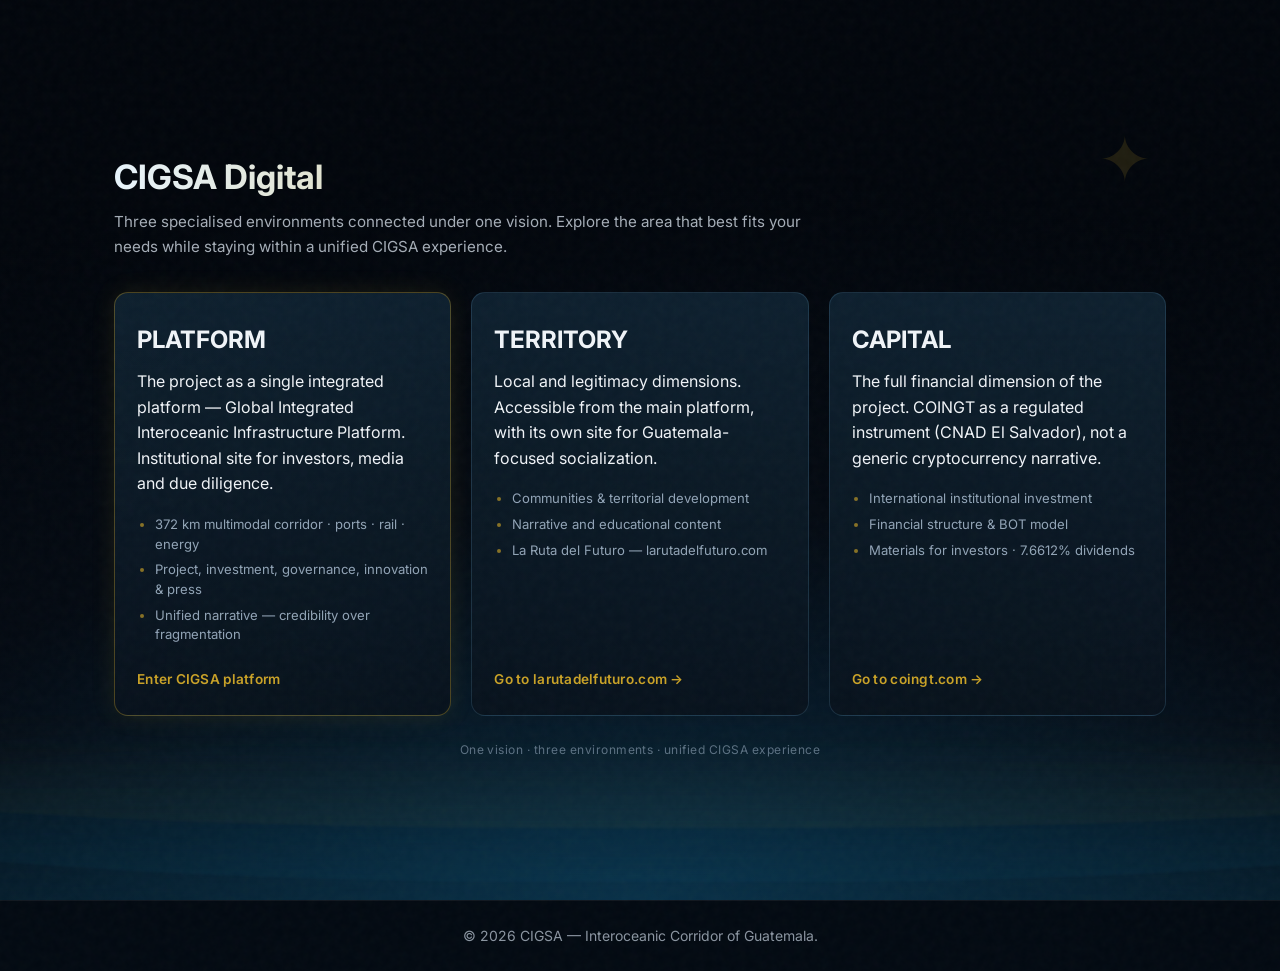
==== index.html @ b7e75991 "Update index.html" ====
﻿<!DOCTYPE html>
<html lang="en">
<head>
    <meta charset="UTF-8">
    <meta name="viewport" content="width=device-width, initial-scale=1.0">
    <title>CIGSA — Digital Ecosystem</title>
    <meta name="description" content="CIGSA Digital Ecosystem — Platform, Territory and Capital. Three specialised environments under one vision.">
    <link rel="stylesheet" href="styles.css">
    <link href="https://fonts.googleapis.com/css2?family=Inter:wght@300;400;500;600;700&family=JetBrains+Mono:wght@400;500;700&display=swap" rel="stylesheet">
</head>
<body class="home-page ecosystem-landing" data-page="index">
    <main class="ecosystem-home marine-portal marine-portal--page" id="ecosystem-home">
        <div class="marine-portal__ocean" aria-hidden="true">
            <div class="marine-wave marine-wave--1"></div>
            <div class="marine-wave marine-wave--2"></div>
            <div class="marine-wave marine-wave--3"></div>
            <div class="marine-portal__bubbles">
                <span></span><span></span><span></span><span></span><span></span><span></span>
            </div>
            <div class="marine-portal__compass" aria-hidden="true">✦</div>
        </div>
        <div class="ecosystem-home__content container">
            <h1 id="portal-title" class="ecosystem-home__title">CIGSA Digital </h1>
            <p class="ecosystem-home__lead">Three specialised environments connected under one vision. Explore the area that best fits your needs while staying within a unified CIGSA experience.</p>
            <div class="ecosystem-home__grid marine-portal__grid">
                <a href="platform.html" class="portal-card portal-card--featured" data-portal-card>
                    <h2 class="portal-card__title">PLATFORM</h2>
                    <p class="portal-card__intro">The project as a single integrated platform — Global Integrated Interoceanic Infrastructure Platform. Institutional site for investors, media and due diligence.</p>
                    <ul class="portal-card__list">
                        <li>372 km multimodal corridor · ports · rail · energy</li>
                        <li>Project, investment, governance, innovation &amp; press</li>
                        <li>Unified narrative — credibility over fragmentation</li>
                    </ul>
                    <span class="portal-card__cta">Enter CIGSA platform</span>
                </a>
                <a href="https://www.larutadelfuturo.com/" class="portal-card portal-card--ruta" target="_blank" rel="noopener noreferrer" data-portal-card>
                    <h2 class="portal-card__title">TERRITORY</h2>
                    <p class="portal-card__intro">Local and legitimacy dimensions. Accessible from the main platform, with its own site for Guatemala-focused socialization.</p>
                    <ul class="portal-card__list">
                        <li>Communities &amp; territorial development</li>
                        <li>Narrative and educational content</li>
                        <li>La Ruta del Futuro — larutadelfuturo.com</li>
                    </ul>
                    <span class="portal-card__cta portal-card__cta--external">Go to larutadelfuturo.com →</span>
                </a>
                <a href="https://coingt.com/index.html" class="portal-card portal-card--coingt" target="_blank" rel="noopener noreferrer" data-portal-card>
                    <h2 class="portal-card__title">CAPITAL</h2>
                    <p class="portal-card__intro">The full financial dimension of the project. COINGT as a regulated instrument (CNAD El Salvador), not a generic cryptocurrency narrative.</p>
                    <ul class="portal-card__list">
                        <li>International institutional investment</li>
                        <li>Financial structure &amp; BOT model</li>
                        <li>Materials for investors · 7.6612% dividends</li>
                    </ul>
                    <span class="portal-card__cta portal-card__cta--external">Go to coingt.com →</span>
                </a>
            </div>
            <p class="ecosystem-home__footnote">One vision · three environments · unified CIGSA experience</p>
        </div>
    </main>

    <footer class="footer footer-ecosystem">
        <div class="container footer-content">
            <p class="footer-copy">© 2026 CIGSA — Interoceanic Corridor of Guatemala.</p>
        </div>
    </footer>

    <script src="script.js"></script>
</body>
</html>
---- styles.css ----
/* === RESET & BASE === */
*, *::before, *::after {
    margin: 0;
    padding: 0;
    box-sizing: border-box;
}

:root {
    --bg-primary: #080b0f;
    --bg-secondary: #0f1419;
    --bg-card: #0f1419;
    --bg-card-hover: #161c24;
    --text-primary: #f0f4f8;
    --text-secondary: #8b95a1;
    --text-muted: #4a5568;
    --accent: #c9a96e;
    --accent-hover: #dfc28e;
    --accent-muted: #8a7250;
    --teal: #00c9a7;
    --border: #1e2832;
    --border-light: #2a3540;
    --gradient-gold: linear-gradient(135deg, var(--accent), var(--accent-hover));
    --font: 'Inter', -apple-system, BlinkMacSystemFont, sans-serif;
    --font-mono: 'JetBrains Mono', ui-monospace, monospace;
    --radius: 4px;
    --radius-lg: 8px;
    --transition: all 0.2s cubic-bezier(0.4, 0, 0.2, 1);
}

html {
    scroll-behavior: smooth;
}

body {
    font-family: var(--font);
    background: var(--bg-primary);
    color: var(--text-primary);
    line-height: 1.6;
    overflow-x: hidden;
}

.container {
    max-width: 1200px;
    margin: 0 auto;
    padding: 0 24px;
}

/* === NAVIGATION === */
.navbar {
    position: fixed;
    top: 0;
    left: 0;
    right: 0;
    z-index: 1000;
    background: rgba(8, 11, 15, 0.85);
    backdrop-filter: blur(20px);
    border-bottom: 1px solid var(--border);
    padding: 16px 0;
    transition: background 0.35s ease, border-color 0.35s ease;
}

.navbar.navbar-scrolled {
    border-bottom-color: transparent;
    background: rgba(8, 11, 15, 0.95);
}

.home-page .navbar {
    background: rgba(8, 10, 14, 0.5);
    border-bottom-color: rgba(255, 255, 255, 0.08);
}

.home-page .navbar.navbar-scrolled {
    background: rgba(8, 11, 15, 0.92);
    border-bottom-color: transparent;
}

.nav-container {
    max-width: 1360px;
    margin: 0 auto;
    padding: 0 24px;
    display: flex;
    position: relative;
    align-items: center;
    justify-content: space-between;
}

.nav-logo {
    display: flex;
    align-items: center;
    gap: 10px;
    text-decoration: none;
    color: inherit;
}

.logo-icon {
    width: 32px;
    height: 32px;
    background: var(--accent);
    border-radius: var(--radius);
    display: flex;
    align-items: center;
    justify-content: center;
    font-weight: 700;
    font-size: 16px;
    color: var(--bg-primary);
}

.logo-text {
    font-weight: 600;
    font-size: 18px;
    letter-spacing: 1px;
}

.nav-menu {
    display: flex;
    align-items: center;
    gap: 28px;
    margin-left: auto;
}

.nav-links {
    display: flex;
    list-style: none;
    gap: 14px;
}

.nav-links a {
    color: var(--text-secondary);
    text-decoration: none;
    font-size: 11px;
    font-weight: 400;
    transition: var(--transition);
    letter-spacing: 0.3px;
    white-space: nowrap;
}

.nav-links a:hover {
    color: var(--text-primary);
}

.nav-links a.active {
    color: var(--text-primary);
}

.nav-right {
    display: flex;
    align-items: center;
    gap: 20px;
}

.lang-switch {
    display: flex;
    align-items: center;
    gap: 6px;
    font-size: 13px;
    color: var(--text-muted);
}

.lang-btn {
    background: none;
    border: none;
    padding: 4px 6px;
    font-size: 13px;
    font-weight: 500;
    color: var(--text-muted);
    cursor: pointer;
    font-family: inherit;
    letter-spacing: 0.04em;
    transition: color 0.2s ease;
    border-radius: 4px;
}

.lang-btn:hover {
    color: var(--text-primary);
}

.lang-btn.active {
    color: var(--accent);
}

.lang-sep {
    opacity: 0.35;
    user-select: none;
}

.btn-investor {
    display: inline-flex;
    align-items: center;
    background: var(--accent);
    color: var(--bg-primary);
    border: none;
    padding: 8px 20px;
    border-radius: 6px;
    font-size: 12px;
    font-weight: 600;
    cursor: pointer;
    transition: var(--transition);
    text-decoration: none;
    letter-spacing: 0.02em;
    white-space: nowrap;
}

.btn-investor:hover {
    transform: translateY(-1px);
    box-shadow: 0 4px 20px rgba(200, 169, 96, 0.3);
}

.mobile-toggle {
    display: none;
    flex-direction: column;
    gap: 5px;
    background: none;
    border: none;
    cursor: pointer;
    padding: 5px;
}

.mobile-toggle span {
    width: 24px;
    height: 2px;
    background: var(--text-primary);
    transition: var(--transition);
}

/* === HERO === */
.hero {
    min-height: 100vh;
    display: flex;
    flex-direction: column;
    justify-content: center;
    align-items: center;
    text-align: center;
    padding: 120px 24px 80px;
    position: relative;
    background: radial-gradient(ellipse at 50% 50%, rgba(200, 169, 96, 0.03) 0%, transparent 70%);
}

/* Hero home — imagen de fondo */
.hero-home {
    overflow: hidden;
    background: var(--bg-primary);
}

.hero-bg {
    position: absolute;
    inset: 0;
    z-index: 0;
    overflow: hidden;
}

.hero-bg img {
    position: absolute;
    inset: 0;
    width: 100%;
    height: 100%;
    object-fit: cover;
    object-position: center center;
}

.hero-bg-overlay {
    position: absolute;
    inset: 0;
    background:
        linear-gradient(180deg,
            rgba(8, 10, 14, 0.88) 0%,
            rgba(8, 10, 14, 0.45) 38%,
            rgba(8, 10, 14, 0.55) 62%,
            rgba(8, 10, 14, 0.92) 100%),
        linear-gradient(90deg,
            rgba(8, 10, 14, 0.75) 0%,
            transparent 22%,
            transparent 78%,
            rgba(8, 10, 14, 0.75) 100%),
        radial-gradient(ellipse 80% 60% at 50% 40%, transparent 0%, rgba(8, 10, 14, 0.35) 100%);
}

.hero-home::before {
    z-index: 1;
    opacity: 0.06;
}

.hero-home .hero-bg-labels {
    z-index: 2;
}

.hero-home .hero-content,
.hero-home .hero-stats {
    z-index: 3;
}

.hero-home .hero-label {
    opacity: 0.55;
    color: rgba(255, 255, 255, 0.5);
    text-shadow: 0 2px 24px rgba(0, 0, 0, 0.8);
}

.hero-home .section-tag {
    color: var(--accent);
}

.hero-home .hero-subtitle {
    color: rgba(255, 255, 255, 0.82);
    text-shadow: 0 1px 20px rgba(0, 0, 0, 0.6);
}

.hero-home .hero-stats {
    width: 100%;
    max-width: 900px;
    margin-top: 64px;
    padding: 32px 40px 0;
    border-top-color: rgba(255, 255, 255, 0.12);
    backdrop-filter: blur(2px);
}

.hero-home .stat-value {
    text-shadow: 0 2px 16px rgba(0, 0, 0, 0.5);
}

.hero-home .stat-label {
    color: rgba(255, 255, 255, 0.65);
}

.hero::before {
    content: '';
    position: absolute;
    top: 0;
    left: 0;
    right: 0;
    bottom: 0;
    background: 
        linear-gradient(90deg, transparent 0%, transparent 49.5%, var(--border) 49.5%, var(--border) 50.5%, transparent 50.5%),
        linear-gradient(0deg, transparent 0%, transparent 49.5%, var(--border) 49.5%, var(--border) 50.5%, transparent 50.5%);
    background-size: 100px 100px;
    opacity: 0.15;
    pointer-events: none;
}

.hero-bg-labels {
    position: absolute;
    top: 0;
    left: 0;
    right: 0;
    bottom: 0;
    pointer-events: none;
}

.hero-label {
    position: absolute;
    font-size: 12px;
    letter-spacing: 3px;
    color: var(--text-muted);
    opacity: 0.4;
    text-transform: uppercase;
}

.hero-label.left {
    top: 50%;
    left: 5%;
    transform: translateY(-50%) rotate(-90deg);
}

.hero-label.right {
    top: 50%;
    right: 5%;
    transform: translateY(-50%) rotate(90deg);
}

.hero-label.center {
    bottom: 15%;
    left: 50%;
    transform: translateX(-50%);
    font-size: 14px;
    opacity: 0.3;
}

.hero-content {
    position: relative;
    z-index: 1;
    max-width: 800px;
}

.section-tag {
    font-family: var(--font-mono);
    font-size: 0.7rem;
    letter-spacing: 0.15em;
    text-transform: uppercase;
    color: var(--accent-muted);
    margin-bottom: 24px;
    font-weight: 500;
}

.hero h1 {
    font-size: clamp(2.5rem, 5vw, 4rem);
    font-weight: 700;
    line-height: 1.1;
    margin-bottom: 24px;
    background: linear-gradient(180deg, #ffffff 0%, #cccccc 100%);
    -webkit-background-clip: text;
    -webkit-text-fill-color: transparent;
    background-clip: text;
}

.hero-subtitle {
    font-size: 18px;
    color: var(--text-secondary);
    max-width: 650px;
    margin: 0 auto 40px;
    line-height: 1.7;
}

.hero-buttons {
    display: flex;
    gap: 16px;
    justify-content: center;
    flex-wrap: wrap;
}

.hero-media {
    margin-top: 48px;
    border-radius: calc(var(--radius-lg) + 8px);
    overflow: hidden;
    border: 1px solid var(--border);
    box-shadow: 0 30px 80px rgba(0, 0, 0, 0.35);
    height: 460px;
    background-size: cover;
    background-position: center;
    background-repeat: no-repeat;
}

.btn {
    display: inline-flex;
    align-items: center;
    padding: 0.625rem 1.25rem;
    border-radius: var(--radius);
    font-size: 0.875rem;
    font-weight: 500;
    letter-spacing: 0.025em;
    text-decoration: none;
    transition: var(--transition);
    cursor: pointer;
    border: none;
}

.btn-primary {
    background: var(--accent);
    color: var(--bg-primary);
}

.btn-primary:hover {
    transform: translateY(-2px);
    background-color: var(--accent-hover);
    box-shadow: 0 8px 30px rgba(201, 169, 110, 0.2);
}

.btn-outline {
    border: 1px solid var(--border);
    color: var(--text-secondary);
    background: transparent;
}

.btn-outline:hover {
    border-color: var(--accent);
    color: var(--accent);
}

.hero-stats {
    position: relative;
    z-index: 1;
    display: flex;
    gap: 60px;
    margin-top: 80px;
    padding-top: 40px;
    border-top: 1px solid var(--border);
}

.page-main {
    padding-top: 84px;
}

.page-hero {
    position: relative;
    padding: 120px 0 48px;
    border-bottom: 1px solid var(--border);
    background: radial-gradient(ellipse at 50% 20%, rgba(200, 169, 96, 0.06) 0%, transparent 70%);
}

.page-hero::before {
    content: '';
    position: absolute;
    inset: 0;
    background:
        linear-gradient(90deg, transparent 0%, transparent 49.5%, var(--border) 49.5%, var(--border) 50.5%, transparent 50.5%),
        linear-gradient(0deg, transparent 0%, transparent 49.5%, var(--border) 49.5%, var(--border) 50.5%, transparent 50.5%);
    background-size: 100px 100px;
    opacity: 0.08;
    pointer-events: none;
}

.page-hero .container {
    position: relative;
    z-index: 1;
}

.page-hero h1 {
    font-size: clamp(2.4rem, 5vw, 4rem);
    line-height: 1.05;
    margin-bottom: 20px;
}

.page-hero .hero-subtitle {
    margin: 0 0 32px;
    max-width: 760px;
}

.page-hero .hero-buttons {
    justify-content: flex-start;
}

.stat {
    text-align: center;
}

.stat-value {
    display: block;
    font-family: var(--font-mono);
    font-size: 28px;
    font-weight: 700;
    color: var(--teal);
    margin-bottom: 4px;
}

.stat-label {
    font-size: 12px;
    color: var(--text-muted);
    letter-spacing: 0.5px;
}

/* === SECTIONS === */
.section {
    padding: 120px 0;
    position: relative;
    overflow: hidden;
}

.section::before {
    content: attr(data-watermark);
    position: absolute;
    top: 50%;
    left: 50%;
    transform: translate(-50%, -50%);
    font-size: 15vw;
    font-weight: 800;
    color: rgba(255, 255, 255, 0.02);
    white-space: nowrap;
    z-index: 0;
    pointer-events: none;
    font-family: var(--font-mono);
}

.section > .container {
    position: relative;
    z-index: 1;
}

.section-dark {
    background: var(--bg-secondary);
}

.section h2 {
    font-size: clamp(2rem, 3.5vw, 3rem);
    font-weight: 700;
    margin-bottom: 20px;
    line-height: 1.2;
}

.section-desc {
    font-size: 17px;
    color: var(--text-secondary);
    max-width: 700px;
    margin-bottom: 60px;
    line-height: 1.7;
}

/* === INFRASTRUCTURE GRID === */
.infra-grid {
    display: grid;
    grid-template-columns: repeat(auto-fit, minmax(250px, 1fr));
    gap: 24px;
    margin-bottom: 60px;
}

.infra-card {
    background: var(--bg-card);
    border: 1px solid var(--border);
    border-radius: var(--radius-lg);
    padding: 32px;
    transition: var(--transition);
}

.infra-card:hover {
    border-color: var(--accent);
    transform: translateY(-4px);
    box-shadow: 0 20px 60px rgba(0, 0, 0, 0.3);
}

.infra-icon {
    font-size: 28px;
    margin-bottom: 16px;
}

.infra-card h3 {
    font-size: 18px;
    font-weight: 600;
    margin-bottom: 8px;
}

.infra-card p {
    font-size: 14px;
    color: var(--text-secondary);
    line-height: 1.5;
}

.infra-detail {
    display: inline-block;
    margin-top: 12px;
    font-size: 12px;
    color: var(--accent);
    background: rgba(200, 169, 96, 0.1);
    padding: 4px 12px;
    border-radius: 20px;
}

/* === PORT SHOWCASE === */
.port-showcase {
    margin-bottom: 80px;
}

.port-image {
    border-radius: var(--radius-lg);
    overflow: hidden;
    border: 1px solid var(--border);
    margin-bottom: 16px;
    position: relative;
    display: block;
    height: 400px;
    background-size: 100%;
    background-position: center;
    background-repeat: no-repeat;
    transition: background-size 0.6s cubic-bezier(0.16, 1, 0.3, 1);
}

.port-image::after {
    content: '+';
    position: absolute;
    top: 0;
    left: 0;
    width: 100%;
    height: 100%;
    background: rgba(8, 11, 15, 0.6);
    color: var(--accent);
    font-size: 48px;
    font-weight: 300;
    display: flex;
    align-items: center;
    justify-content: center;
    opacity: 0;
    transition: var(--transition);
    pointer-events: none;
}

.port-showcase:hover .port-image::after {
    opacity: 1;
}

.port-showcase:hover .port-image {
    background-size: 105%;
}

.port-placeholder {
    height: 400px;
    background: linear-gradient(135deg, #1a1a2e 0%, #16213e 50%, #0f3460 100%);
    display: flex;
    align-items: center;
    justify-content: center;
    padding: 40px;
    text-align: center;
    color: var(--text-muted);
    font-style: italic;
}

.port-caption {
    font-size: 14px;
    color: var(--text-muted);
    text-align: center;
}

/* === BENCHMARK TABLE === */
.benchmark {
    background: var(--bg-card);
    border: 1px solid var(--border);
    border-radius: var(--radius-lg);
    padding: 40px;
    overflow: hidden;
}

.benchmark h3 {
    font-size: 20px;
    margin-bottom: 24px;
    font-weight: 600;
}

.table-wrapper {
    overflow-x: auto;
}

table {
    width: 100%;
    border-collapse: collapse;
    font-size: 14px;
}

thead {
    border-bottom: 1px solid var(--border);
}

th {
    text-align: left;
    padding: 12px 16px;
    font-weight: 500;
    color: var(--text-muted);
    font-size: 12px;
    text-transform: uppercase;
    letter-spacing: 1px;
}

td {
    padding: 14px 16px;
    border-bottom: 1px solid var(--border);
    color: var(--text-secondary);
}

td.highlight {
    color: var(--accent);
    font-weight: 500;
}

/* === BOT MODEL === */
.bot-model {
    background: var(--bg-card);
    border: 1px solid var(--border);
    border-radius: var(--radius-lg);
    padding: 48px;
    margin-bottom: 60px;
}

.bot-title {
    font-size: 14px;
    text-transform: uppercase;
    letter-spacing: 2px;
    color: var(--text-muted);
    margin-bottom: 40px;
}

.bot-steps {
    display: grid;
    grid-template-columns: repeat(3, 1fr);
    gap: 32px;
}

.bot-step {
    position: relative;
    padding-left: 20px;
    border-left: 2px solid var(--border);
}

.bot-step:hover {
    border-left-color: var(--accent);
}

.step-number {
    display: inline-block;
    width: 32px;
    height: 32px;
    line-height: 32px;
    text-align: center;
    background: var(--accent);
    color: var(--bg-primary);
    border-radius: 50%;
    font-weight: 700;
    font-size: 14px;
    margin-bottom: 16px;
}

.bot-step h4 {
    font-size: 18px;
    margin-bottom: 8px;
    font-weight: 600;
}

.bot-step p {
    font-size: 14px;
    color: var(--text-secondary);
    line-height: 1.6;
}

/* === COINGT === */
.coingt-section {
    margin-bottom: 60px;
}

.coingt-section h3 {
    font-size: 24px;
    margin-bottom: 12px;
}

.coingt-desc {
    color: var(--text-secondary);
    margin-bottom: 32px;
    font-size: 15px;
}

.coingt-grid {
    display: grid;
    grid-template-columns: repeat(auto-fit, minmax(280px, 1fr));
    gap: 24px;
}

.coingt-card {
    background: var(--bg-card);
    border: 1px solid var(--border);
    border-radius: var(--radius-lg);
    padding: 32px;
    display: flex;
    flex-direction: column;
    gap: 8px;
    transition: var(--transition);
}

.coingt-card:hover {
    border-color: var(--accent);
}

.coingt-label {
    font-size: 12px;
    text-transform: uppercase;
    letter-spacing: 1px;
    color: var(--text-muted);
}

.coingt-value {
    font-family: var(--font-mono);
    font-size: 28px;
    font-weight: 700;
    color: var(--teal);
}

.coingt-detail {
    font-size: 13px;
    color: var(--text-secondary);
    line-height: 1.5;
}

/* === DATA ROOM === */
.data-room {
    background: var(--bg-card);
    border: 1px solid var(--border);
    border-radius: var(--radius-lg);
    padding: 40px;
    text-align: center;
}

.data-room h3 {
    font-size: 22px;
    margin-bottom: 12px;
}

.data-room p {
    color: var(--text-secondary);
    margin-bottom: 24px;
    font-size: 15px;
}

/* === GOVERNANCE === */
.governance-highlight {
    background: var(--bg-card);
    border: 1px solid var(--border);
    border-radius: var(--radius-lg);
    padding: 48px;
    text-align: center;
    margin-bottom: 60px;
}

.gov-label {
    font-size: 12px;
    text-transform: uppercase;
    letter-spacing: 2px;
    color: var(--text-muted);
    display: block;
    margin-bottom: 8px;
}

.gov-value {
    font-family: var(--font-mono);
    font-size: 64px;
    font-weight: 700;
    color: var(--teal);
    display: block;
    margin-bottom: 16px;
}

.governance-highlight p {
    color: var(--text-secondary);
    font-size: 15px;
    max-width: 600px;
    margin: 0 auto;
}

/* === GOVERNANCE DIAGRAM === */
.governance-diagram {
    display: flex;
    justify-content: center;
    align-items: center;
    gap: 40px;
    margin-bottom: 60px;
    flex-wrap: wrap;
    padding: 40px;
    position: relative;
}

.diagram-node {
    background: var(--bg-card);
    border: 1px solid var(--border);
    border-radius: var(--radius);
    padding: 16px 24px;
    font-size: 13px;
    font-weight: 500;
    letter-spacing: 1px;
}

.diagram-node.center-node {
    background: var(--accent);
    color: var(--bg-primary);
    font-weight: 700;
    font-size: 16px;
}

/* === GOVERNANCE COLUMNS === */
.governance-columns {
    display: grid;
    grid-template-columns: 1fr 1fr;
    gap: 40px;
}

.gov-column h3 {
    font-size: 20px;
    margin-bottom: 24px;
    font-weight: 600;
}

.gov-list {
    list-style: none;
    display: flex;
    flex-direction: column;
    gap: 16px;
}

.gov-list li {
    font-size: 14px;
    color: var(--text-secondary);
    line-height: 1.6;
    padding-left: 40px;
    position: relative;
}

.list-num {
    position: absolute;
    left: 0;
    top: 0;
    font-weight: 700;
    color: var(--accent);
    font-size: 12px;
}

.gov-list.checkmarks li::before {
    content: '✓';
    position: absolute;
    left: 0;
    top: 0;
    color: var(--accent);
    font-weight: 700;
}

/* === AGENTS === */
.section-tag-row {
    display: flex;
    align-items: center;
    gap: 16px;
    margin-bottom: 24px;
}

.section-tag-row .section-tag {
    margin-bottom: 0;
}

.phase-badge {
    background: rgba(200, 169, 96, 0.15);
    color: var(--accent);
    padding: 4px 12px;
    border-radius: 20px;
    font-size: 12px;
    font-weight: 500;
}

.agents-grid {
    display: grid;
    grid-template-columns: repeat(auto-fit, minmax(320px, 1fr));
    gap: 24px;
}

.agent-card {
    background: var(--bg-card);
    border: 1px solid var(--border);
    border-radius: var(--radius-lg);
    padding: 32px;
    transition: var(--transition);
}

.agent-card:hover {
    border-color: var(--accent);
    transform: translateY(-4px);
    box-shadow: 0 20px 60px rgba(0, 0, 0, 0.3);
}

.agent-badge {
    display: inline-block;
    font-size: 11px;
    font-weight: 500;
    color: var(--accent);
    background: rgba(200, 169, 96, 0.1);
    padding: 4px 10px;
    border-radius: 12px;
    margin-bottom: 16px;
}

.agent-card h3 {
    font-size: 17px;
    margin-bottom: 10px;
    font-weight: 600;
}

.agent-card p {
    font-size: 14px;
    color: var(--text-secondary);
    line-height: 1.6;
}

/* === PRESS / INSIGHTS / TEAM === */
.press-grid,
.insights-grid,
.team-grid {
    display: grid;
    grid-template-columns: repeat(auto-fit, minmax(260px, 1fr));
    gap: 24px;
}

.team-grid {
    margin-bottom: 48px;
}

.press-card,
.insight-card,
.team-card {
    background: var(--bg-card);
    border: 1px solid var(--border);
    border-radius: var(--radius-lg);
    padding: 32px;
    transition: var(--transition);
}

.card-image {
    width: calc(100% + 64px);
    margin: -32px -32px 24px;
    aspect-ratio: 16 / 10;
    overflow: hidden;
    border-bottom: 1px solid var(--border);
    position: relative;
    display: block;
    background-size: 100%;
    background-position: center;
    background-repeat: no-repeat;
    transition: background-size 0.6s cubic-bezier(0.16, 1, 0.3, 1);
}

.card-image::after {
    content: '+';
    position: absolute;
    top: 0;
    left: 0;
    width: 100%;
    height: 100%;
    background: rgba(8, 11, 15, 0.6);
    color: var(--accent);
    font-size: 48px;
    font-weight: 300;
    display: flex;
    align-items: center;
    justify-content: center;
    opacity: 0;
    transition: var(--transition);
    pointer-events: none;
}

.press-card:hover .card-image::after,
.insight-card:hover .card-image::after,
.team-card:hover .card-image::after {
    opacity: 1;
}

.press-card:hover .card-image,
.insight-card:hover .card-image,
.team-card:hover .card-image {
    background-size: 105%;
}

#insights .insight-card {
    background: rgba(8, 11, 15, 0.35);
}

.press-card:hover,
.insight-card:hover,
.team-card:hover {
    border-color: var(--accent);
    transform: translateY(-4px);
    box-shadow: 0 20px 60px rgba(0, 0, 0, 0.3);
}

.card-meta {
    display: inline-block;
    margin-bottom: 16px;
    font-size: 11px;
    font-weight: 600;
    letter-spacing: 0.12em;
    text-transform: uppercase;
    color: var(--accent);
}

.press-card h3,
.insight-card h3,
.team-card h3 {
    font-size: 1.125rem;
    margin-bottom: 12px;
    line-height: 1.35;
}

.press-card p,
.insight-card p,
.team-card p {
    color: var(--text-secondary);
    font-size: 14px;
    line-height: 1.7;
}

.team-detail {
    margin-top: 4px;
}

.card-link {
    display: inline-flex;
    margin-top: 20px;
    color: var(--text-primary);
    text-decoration: none;
    font-size: 13px;
    font-weight: 500;
    transition: var(--transition);
}

.card-link:hover {
    color: var(--accent);
    transform: translateX(3px);
}

/* === CONTACT FORM === */
.contact-form {
    display: grid;
    grid-template-columns: 1fr 1fr;
    gap: 24px;
    max-width: 700px;
    margin: 0 auto;
}

.form-group {
    display: flex;
    flex-direction: column;
    gap: 8px;
}

.form-group.full-width {
    grid-column: 1 / -1;
}

.form-group label {
    font-size: 13px;
    font-weight: 500;
    color: var(--text-secondary);
}

.form-group input,
.form-group select,
.form-group textarea {
    background: var(--bg-card);
    border: 1px solid var(--border);
    border-radius: var(--radius);
    padding: 12px 16px;
    font-size: 14px;
    color: var(--text-primary);
    font-family: var(--font);
    transition: var(--transition);
    outline: none;
}

.form-group input:focus,
.form-group select:focus,
.form-group textarea:focus {
    border-color: var(--accent);
    box-shadow: 0 0 0 3px rgba(200, 169, 96, 0.1);
}

.form-group select {
    appearance: none;
    cursor: pointer;
}

.form-group textarea {
    resize: vertical;
    min-height: 100px;
}

.checkbox-label {
    display: flex;
    align-items: flex-start;
    gap: 12px;
    cursor: pointer;
    font-size: 13px;
    color: var(--text-muted);
    line-height: 1.5;
}

.checkbox-label input[type="checkbox"] {
    width: 18px;
    height: 18px;
    margin-top: 2px;
    accent-color: var(--accent);
}

.btn-submit {
    grid-column: 1 / -1;
    justify-content: center;
    font-size: 15px;
    padding: 16px 32px;
}

/* === HOME PAGE === */
.home-teaser .section-desc {
    margin-bottom: 40px;
}

.home-pillars {
    display: grid;
    grid-template-columns: repeat(3, 1fr);
    gap: 24px;
    margin-bottom: 40px;
}

.home-pillar {
    background: var(--bg-card);
    border: 1px solid var(--border);
    border-radius: var(--radius-lg);
    padding: 32px;
    transition: var(--transition);
}

.home-pillar:hover {
    border-color: var(--accent);
    transform: translateY(-4px);
}

.pillar-icon {
    font-size: 28px;
    margin-bottom: 16px;
}

.home-pillar h3 {
    font-size: 1.1rem;
    margin-bottom: 10px;
}

.home-pillar p {
    color: var(--text-secondary);
    font-size: 14px;
    line-height: 1.6;
}

.home-cta-row {
    display: flex;
    justify-content: flex-start;
}

.benchmark-compact {
    margin-bottom: 20px;
}

.benchmark-note {
    font-size: 14px;
    color: var(--text-muted);
    font-style: italic;
    max-width: 720px;
}

.home-split {
    display: grid;
    grid-template-columns: 1fr 1fr;
    gap: 48px;
    align-items: center;
}

.home-split-reverse {
    direction: rtl;
}

.home-split-reverse > * {
    direction: ltr;
}

.home-split-visual {
    border-radius: var(--radius-lg);
    overflow: hidden;
    border: 1px solid var(--border);
}

.home-split-visual img {
    display: block;
    width: 100%;
    height: 100%;
    min-height: 320px;
    object-fit: cover;
}

.home-list {
    list-style: none;
    margin: 0 0 28px;
    padding: 0;
}

.home-list li {
    position: relative;
    padding-left: 20px;
    margin-bottom: 12px;
    color: var(--text-secondary);
    font-size: 15px;
    line-height: 1.6;
}

.home-list li::before {
    content: '—';
    position: absolute;
    left: 0;
    color: var(--accent-muted);
}

.home-list.checkmarks li::before {
    content: '✓';
    color: var(--teal);
}

.governance-highlight-compact {
    padding: 32px;
    margin-bottom: 28px;
    text-align: left;
}

.governance-highlight-compact .gov-value {
    font-size: 48px;
}

/* === LEADERSHIP / ECOSYSTEM === */
.leadership-grid {
    display: grid;
    grid-template-columns: repeat(auto-fit, minmax(260px, 1fr));
    gap: 24px;
    margin-bottom: 56px;
}

.leader-card {
    background: var(--bg-card);
    border: 1px solid var(--border);
    border-radius: var(--radius-lg);
    padding: 28px;
    transition: var(--transition);
}

.leader-card:hover {
    border-color: var(--accent);
}

.leader-card.featured {
    border-color: rgba(201, 169, 110, 0.35);
    background: linear-gradient(180deg, rgba(201, 169, 110, 0.06) 0%, var(--bg-card) 100%);
}

.leader-role {
    display: block;
    font-size: 11px;
    letter-spacing: 0.12em;
    text-transform: uppercase;
    color: var(--accent);
    margin-bottom: 10px;
    font-weight: 600;
}

.leader-card h3 {
    font-size: 1.2rem;
    margin-bottom: 6px;
}

.leader-title {
    display: block;
    font-size: 13px;
    color: var(--text-muted);
    margin-bottom: 14px;
}

.leader-card p {
    font-size: 14px;
    color: var(--text-secondary);
    line-height: 1.65;
    margin-bottom: 16px;
}

.leader-contact {
    font-size: 13px;
    color: var(--text-primary);
    text-decoration: none;
    font-family: var(--font-mono);
}

.leader-contact:hover {
    color: var(--accent);
}

.ecosystem-grid {
    display: grid;
    grid-template-columns: repeat(auto-fit, minmax(200px, 1fr));
    gap: 16px;
    margin-bottom: 48px;
}

.ecosystem-card {
    background: var(--bg-card);
    border: 1px solid var(--border);
    border-radius: var(--radius);
    padding: 20px;
}

.ecosystem-card strong {
    display: block;
    font-size: 14px;
    margin-bottom: 6px;
    color: var(--text-primary);
}

.ecosystem-card span {
    font-size: 12px;
    color: var(--text-secondary);
    line-height: 1.5;
}

.tracks-grid {
    display: grid;
    grid-template-columns: repeat(3, 1fr);
    gap: 20px;
    margin-top: 32px;
}

.track-card {
    border: 1px solid var(--border);
    border-radius: var(--radius-lg);
    padding: 24px;
    background: var(--bg-card);
}

.track-card .card-meta {
    margin-bottom: 12px;
}

.track-card h3 {
    font-size: 1rem;
    margin-bottom: 10px;
}

.track-card p {
    font-size: 13px;
    color: var(--text-secondary);
    line-height: 1.6;
}

/* === FOOTER === */
.footer {
    border-top: 1px solid var(--border);
    padding: 60px 0;
    text-align: center;
}

.footer-main {
    text-align: left;
    padding: 72px 0 48px;
}

.footer-grid {
    display: grid;
    grid-template-columns: 1.4fr 1fr 1fr 1.2fr;
    gap: 40px;
    align-items: start;
}

.footer-col h4 {
    font-size: 12px;
    letter-spacing: 0.12em;
    text-transform: uppercase;
    color: var(--text-muted);
    margin-bottom: 16px;
}

.footer-links-col {
    flex-direction: column;
    align-items: flex-start;
    gap: 10px;
    margin-top: 0;
}

.footer-social {
    margin-bottom: 20px;
}

.footer-cta {
    width: 100%;
    justify-content: center;
    font-size: 13px;
}

.footer-brand .footer-disclaimer {
    max-width: 360px;
    text-align: left;
}

.footer-content {
    display: flex;
    flex-direction: column;
    align-items: center;
    gap: 16px;
}

.footer-logo {
    display: flex;
    align-items: center;
    gap: 10px;
    margin-bottom: 8px;
}

.footer-copy {
    font-size: 14px;
    color: var(--text-secondary);
}

.footer-disclaimer {
    font-size: 12px;
    color: var(--text-muted);
    font-style: italic;
}

.footer-links {
    display: flex;
    list-style: none;
    gap: 24px;
    margin-top: 16px;
    flex-wrap: wrap;
    justify-content: center;
}

.footer-links a {
    color: var(--text-muted);
    text-decoration: none;
    font-size: 13px;
    transition: var(--transition);
}

.footer-links a:hover {
    color: var(--accent);
}

/* === CHAT WIDGET === */
.chat-widget {
    position: fixed;
    bottom: 24px;
    right: 24px;
    z-index: 999;
}

.chat-bubble {
    background: var(--gradient-gold);
    color: #0a0a0a;
    padding: 12px 20px;
    border-radius: 24px;
    cursor: pointer;
    font-size: 14px;
    font-weight: 500;
    box-shadow: 0 8px 32px rgba(200, 169, 96, 0.3);
    transition: var(--transition);
}

.chat-bubble:hover {
    transform: translateY(-2px);
    box-shadow: 0 12px 40px rgba(200, 169, 96, 0.4);
}

.chat-window {
    display: none;
    position: absolute;
    bottom: 60px;
    right: 0;
    width: 360px;
    background: var(--bg-secondary);
    border: 1px solid var(--border);
    border-radius: var(--radius-lg);
    overflow: hidden;
    box-shadow: 0 20px 60px rgba(0, 0, 0, 0.5);
}

.chat-window.active {
    display: block;
    animation: slideUp 0.3s ease;
}

@keyframes slideUp {
    from { opacity: 0; transform: translateY(10px); }
    to { opacity: 1; transform: translateY(0); }
}

.chat-header {
    display: flex;
    justify-content: space-between;
    align-items: center;
    padding: 16px 20px;
    border-bottom: 1px solid var(--border);
    font-weight: 600;
    font-size: 14px;
}

.chat-close {
    background: none;
    border: none;
    color: var(--text-muted);
    font-size: 24px;
    cursor: pointer;
    line-height: 1;
}

.chat-body {
    padding: 24px 20px;
    min-height: 200px;
}

.chat-welcome {
    color: var(--text-secondary);
    font-size: 14px;
}

.chat-input {
    display: flex;
    border-top: 1px solid var(--border);
    padding: 12px 16px;
    gap: 8px;
}

.chat-input input {
    flex: 1;
    background: var(--bg-card);
    border: 1px solid var(--border);
    border-radius: var(--radius);
    padding: 10px 14px;
    font-size: 13px;
    color: var(--text-primary);
    outline: none;
    font-family: var(--font);
}

.chat-input input:focus {
    border-color: var(--accent);
}

.chat-input button {
    background: var(--gradient-gold);
    border: none;
    border-radius: var(--radius);
    width: 38px;
    height: 38px;
    cursor: pointer;
    font-size: 16px;
    color: #0a0a0a;
    font-weight: 700;
    transition: var(--transition);
}

.chat-input button:hover {
    transform: scale(1.05);
}

/* === ANIMATIONS === */
.fade-in {
    opacity: 0;
    transform: translateY(40px);
    transition: opacity 0.8s cubic-bezier(0.16, 1, 0.3, 1), transform 0.8s cubic-bezier(0.16, 1, 0.3, 1);
}

.fade-in.visible {
    opacity: 1;
    transform: translateY(0);
}

/* ══════════════════════════════════════════
   ADVANCED ANIMATION SYSTEM
   ══════════════════════════════════════════ */

/* — CSS Custom Property for gradient angle — */
@property --gradient-angle {
    syntax: '<angle>';
    initial-value: 0deg;
    inherits: false;
}

/* — Keyframes — */
@keyframes shimmer {
    0%   { background-position: 200% center; }
    100% { background-position: -200% center; }
}

@keyframes gradient-rotate {
    0%   { --gradient-angle: 0deg; }
    100% { --gradient-angle: 360deg; }
}

@keyframes glow-pulse {
    0%, 100% { text-shadow: 0 0 20px rgba(0,201,167,0.3), 0 0 40px rgba(0,201,167,0.1); }
    50%      { text-shadow: 0 0 30px rgba(0,201,167,0.6), 0 0 60px rgba(0,201,167,0.25), 0 0 90px rgba(0,201,167,0.1); }
}

@keyframes glow-pulse-gold {
    0%, 100% { box-shadow: 0 0 15px rgba(201,169,110,0), 0 20px 60px rgba(0,0,0,0.3); }
    50%      { box-shadow: 0 0 25px rgba(201,169,110,0.15), 0 20px 60px rgba(0,0,0,0.3); }
}

@keyframes float-particle {
    0%, 100% { transform: translateY(0) translateX(0) scale(0); opacity: 0; }
    15%      { opacity: 0.6; transform: scale(1); }
    50%      { transform: translateY(-100px) translateX(25px) scale(1.3); opacity: 0.25; }
    85%      { opacity: 0; }
}

@keyframes float-drift {
    0%   { transform: translateY(0) rotate(0deg); }
    33%  { transform: translateY(-15px) rotate(1deg); }
    66%  { transform: translateY(-8px) rotate(-0.5deg); }
    100% { transform: translateY(0) rotate(0deg); }
}

@keyframes hero-text-up {
    0%   { transform: translateY(60px); opacity: 0; filter: blur(10px); }
    100% { transform: translateY(0); opacity: 1; filter: blur(0); }
}

@keyframes hero-bg-scale {
    0%   { transform: scale(1.15); opacity: 0; }
    100% { transform: scale(1); opacity: 1; }
}

@keyframes ripple-effect {
    0%   { transform: scale(0); opacity: 0.45; }
    100% { transform: scale(4); opacity: 0; }
}

@keyframes noise-shift {
    0%   { transform: translate(0, 0); }
    20%  { transform: translate(-5%, -5%); }
    40%  { transform: translate(5%, -10%); }
    60%  { transform: translate(-10%, 5%); }
    80%  { transform: translate(10%, 5%); }
    100% { transform: translate(0, 0); }
}

@keyframes scroll-progress-pulse {
    0%, 100% { opacity: 1; }
    50%      { opacity: 0.7; }
}

@keyframes border-glow-in {
    0%   { opacity: 0; }
    100% { opacity: 1; }
}

@keyframes stat-count-glow {
    0%   { filter: brightness(1); }
    50%  { filter: brightness(1.4); }
    100% { filter: brightness(1); }
}

@keyframes tag-line-expand {
    0%   { width: 0; }
    100% { width: 32px; }
}

/* — Noise Overlay — */
.noise-overlay {
    position: fixed;
    inset: -50%;
    width: 200%;
    height: 200%;
    z-index: 9999;
    pointer-events: none;
    opacity: 0.028;
    background-image: url("data:image/svg+xml,%3Csvg viewBox='0 0 256 256' xmlns='http://www.w3.org/2000/svg'%3E%3Cfilter id='n'%3E%3CfeTurbulence type='fractalNoise' baseFrequency='0.85' numOctaves='4' stitchTiles='stitch'/%3E%3C/filter%3E%3Crect width='100%25' height='100%25' filter='url(%23n)' opacity='1'/%3E%3C/svg%3E");
    animation: noise-shift 8s steps(10) infinite;
}

/* — Scroll Progress Bar — */
.scroll-progress {
    position: fixed;
    top: 0;
    left: 0;
    height: 2px;
    width: 0%;
    background: linear-gradient(90deg, var(--accent), var(--teal), var(--accent));
    background-size: 200% 100%;
    z-index: 1001;
    transition: width 0.1s linear;
    animation: shimmer 3s ease-in-out infinite;
    box-shadow: 0 0 12px rgba(201,169,110,0.4);
}

/* — Text Shimmer on Headings — */
.shimmer-text {
    background: linear-gradient(
        110deg,
        rgba(255,255,255,0.85) 0%,
        rgba(255,255,255,1) 35%,
        rgba(201,169,110,0.9) 50%,
        rgba(255,255,255,1) 65%,
        rgba(255,255,255,0.85) 100%
    );
    background-size: 250% 100%;
    -webkit-background-clip: text;
    -webkit-text-fill-color: transparent;
    background-clip: text;
    animation: shimmer 5s ease-in-out infinite;
}

/* — Section Tag Animated Line — */
.section-tag.anim-tag {
    display: inline-flex;
    align-items: center;
    gap: 10px;
}

.section-tag.anim-tag::before {
    content: '';
    display: inline-block;
    height: 1px;
    width: 0;
    background: var(--accent);
    transition: width 0.8s cubic-bezier(0.16, 1, 0.3, 1);
}

.section-tag.anim-tag.visible::before {
    width: 32px;
}

/* — Gradient Border Cards — */
.gradient-border-card {
    position: relative;
    z-index: 0;
}

.gradient-border-card::before {
    content: '';
    position: absolute;
    inset: -1px;
    border-radius: inherit;
    padding: 1px;
    background: conic-gradient(
        from var(--gradient-angle, 0deg),
        transparent 0%,
        var(--accent) 20%,
        transparent 40%,
        var(--teal) 60%,
        transparent 80%,
        var(--accent) 100%
    );
    -webkit-mask: linear-gradient(#fff 0 0) content-box, linear-gradient(#fff 0 0);
    -webkit-mask-composite: xor;
    mask-composite: exclude;
    opacity: 0;
    transition: opacity 0.5s cubic-bezier(0.16, 1, 0.3, 1);
    animation: gradient-rotate 3s linear infinite;
    z-index: -1;
}

.gradient-border-card:hover::before {
    opacity: 1;
}

.gradient-border-card:hover {
    border-color: transparent;
}

/* — 3D Tilt Perspective Cards — */
.tilt-card {
    transition: transform 0.4s cubic-bezier(0.16, 1, 0.3, 1), box-shadow 0.4s cubic-bezier(0.16, 1, 0.3, 1), border-color 0.3s ease;
    transform-style: preserve-3d;
    will-change: transform;
}

.tilt-card:hover {
    box-shadow: 0 25px 60px rgba(0,0,0,0.4), 0 0 30px rgba(201,169,110,0.08);
}

/* — Animation Variants — */
.anim-reveal {
    opacity: 0;
    clip-path: inset(100% 0 0 0);
    transition: clip-path 1.2s cubic-bezier(0.16, 1, 0.3, 1), opacity 1.2s cubic-bezier(0.16, 1, 0.3, 1);
}
.anim-reveal.visible {
    opacity: 1;
    clip-path: inset(0 0 0 0);
}

.anim-slide-left {
    opacity: 0;
    transform: translateX(-80px);
    transition: transform 0.9s cubic-bezier(0.16, 1, 0.3, 1), opacity 0.9s cubic-bezier(0.16, 1, 0.3, 1);
}
.anim-slide-left.visible {
    opacity: 1;
    transform: translateX(0);
}

.anim-slide-right {
    opacity: 0;
    transform: translateX(80px);
    transition: transform 0.9s cubic-bezier(0.16, 1, 0.3, 1), opacity 0.9s cubic-bezier(0.16, 1, 0.3, 1);
}
.anim-slide-right.visible {
    opacity: 1;
    transform: translateX(0);
}

.anim-scale {
    opacity: 0;
    transform: scale(0.8);
    transition: transform 0.9s cubic-bezier(0.16, 1, 0.3, 1), opacity 0.9s cubic-bezier(0.16, 1, 0.3, 1);
}
.anim-scale.visible {
    opacity: 1;
    transform: scale(1);
}

.anim-blur {
    opacity: 0;
    filter: blur(12px);
    transform: translateY(20px);
    transition: filter 0.9s cubic-bezier(0.16, 1, 0.3, 1), transform 0.9s cubic-bezier(0.16, 1, 0.3, 1), opacity 0.9s cubic-bezier(0.16, 1, 0.3, 1);
}
.anim-blur.visible {
    opacity: 1;
    filter: blur(0);
    transform: translateY(0);
}

/* — Stagger delays for grid children — */
.stagger-grid > *:nth-child(1) { transition-delay: 0s; }
.stagger-grid > *:nth-child(2) { transition-delay: 0.08s; }
.stagger-grid > *:nth-child(3) { transition-delay: 0.16s; }
.stagger-grid > *:nth-child(4) { transition-delay: 0.24s; }
.stagger-grid > *:nth-child(5) { transition-delay: 0.32s; }
.stagger-grid > *:nth-child(6) { transition-delay: 0.40s; }
.stagger-grid > *:nth-child(7) { transition-delay: 0.48s; }
.stagger-grid > *:nth-child(8) { transition-delay: 0.56s; }
.stagger-grid > *:nth-child(9) { transition-delay: 0.64s; }

/* — Hero Cinematic Entrance — */
.hero-home .hero-bg img {
    animation: hero-bg-scale 2s cubic-bezier(0.16, 1, 0.3, 1) 0.2s both;
}

.hero-home .section-tag {
    animation: hero-text-up 1s cubic-bezier(0.16, 1, 0.3, 1) 0.6s both;
}

.hero-home h1 {
    animation: hero-text-up 1.1s cubic-bezier(0.16, 1, 0.3, 1) 0.8s both;
}

.hero-home .hero-subtitle {
    animation: hero-text-up 1.1s cubic-bezier(0.16, 1, 0.3, 1) 1.0s both;
}

.hero-home .hero-buttons {
    animation: hero-text-up 1s cubic-bezier(0.16, 1, 0.3, 1) 1.2s both;
}

.hero-home .hero-stats {
    animation: hero-text-up 1s cubic-bezier(0.16, 1, 0.3, 1) 1.5s both;
}

.hero-home .hero-label {
    animation: hero-text-up 1.2s cubic-bezier(0.16, 1, 0.3, 1) 1.8s both;
}

/* — Floating Particles Container — */
.particles-container {
    position: absolute;
    inset: 0;
    overflow: hidden;
    pointer-events: none;
    z-index: 2;
}

.particle {
    position: absolute;
    border-radius: 50%;
    background: radial-gradient(circle, rgba(201,169,110,0.5) 0%, transparent 70%);
    animation: float-particle var(--dur, 6s) cubic-bezier(0.85, 0, 0.15, 1) infinite;
    animation-delay: var(--delay, 0s);
}

/* — Button Ripple — */
.btn {
    position: relative;
    overflow: hidden;
}

.btn .ripple-circle {
    position: absolute;
    border-radius: 50%;
    background: rgba(255,255,255,0.35);
    width: 100px;
    height: 100px;
    margin-top: -50px;
    margin-left: -50px;
    animation: ripple-effect 0.7s ease-out forwards;
    pointer-events: none;
}

/* — Counter Glow — */
.stat-value.counting,
.gov-value.counting {
    animation: stat-count-glow 1.5s ease-in-out;
}

.stat-value.counting {
    color: var(--teal);
    text-shadow: 0 0 20px rgba(0,201,167,0.4);
}

/* — Hover glow pulse on cards — */
.home-pillar:hover,
.leader-card:hover,
.infra-card:hover {
    animation: glow-pulse-gold 2s ease-in-out infinite;
}

/* — Floating animation for pillar icons — */
.pillar-icon {
    transition: transform 0.5s cubic-bezier(0.16, 1, 0.3, 1);
}

.home-pillar:hover .pillar-icon {
    transform: translateY(-6px) scale(1.15);
    animation: float-drift 3s ease-in-out infinite;
}

/* — Enhanced nav link underline — */
.nav-links a {
    position: relative;
}

.nav-links a::after {
    content: '';
    position: absolute;
    bottom: -4px;
    left: 50%;
    width: 0;
    height: 1px;
    background: var(--accent);
    transition: width 0.4s cubic-bezier(0.16, 1, 0.3, 1), left 0.4s cubic-bezier(0.16, 1, 0.3, 1);
}

.nav-links a:hover::after {
    width: 100%;
    left: 0;
}

/* — Footer link stagger entrance — */
.footer-links-col li {
    opacity: 0;
    transform: translateY(12px);
    transition: opacity 0.5s ease, transform 0.5s ease;
}

.footer-links-col li.visible {
    opacity: 1;
    transform: translateY(0);
}

.footer-links-col li:nth-child(1) { transition-delay: 0s; }
.footer-links-col li:nth-child(2) { transition-delay: 0.06s; }
.footer-links-col li:nth-child(3) { transition-delay: 0.12s; }
.footer-links-col li:nth-child(4) { transition-delay: 0.18s; }
.footer-links-col li:nth-child(5) { transition-delay: 0.24s; }
.footer-links-col li:nth-child(6) { transition-delay: 0.30s; }
.footer-links-col li:nth-child(7) { transition-delay: 0.36s; }

/* — Table row hover highlight — */
.benchmark tbody tr {
    transition: background 0.3s ease, transform 0.3s ease;
}

.benchmark tbody tr:hover {
    background: rgba(201,169,110,0.04);
}

.benchmark tbody tr:hover td.highlight {
    text-shadow: 0 0 12px rgba(201,169,110,0.3);
}

/* — Smooth image reveal for split sections — */
.home-split-visual {
    overflow: hidden;
}

.home-split-visual img {
    transition: transform 1.2s cubic-bezier(0.16, 1, 0.3, 1);
}

.home-split-visual:hover img {
    transform: scale(1.05);
}

/* === RESPONSIVE === */
@media (max-width: 1024px) {
    .bot-steps {
        grid-template-columns: 1fr;
    }

    .governance-columns {
        grid-template-columns: 1fr;
    }
}

@media (max-width: 768px) {
    .nav-menu {
        display: none;
        margin-left: 0;
        position: absolute;
        top: calc(100% + 12px);
        left: 16px;
        right: 16px;
        flex-direction: column;
        align-items: stretch;
        gap: 0;
        padding: 20px;
        background: rgba(8, 11, 15, 0.98);
        border: 1px solid var(--border);
        border-radius: var(--radius-lg);
        backdrop-filter: blur(20px);
        box-shadow: 0 20px 60px rgba(0, 0, 0, 0.35);
        z-index: 1001;
        max-height: calc(100vh - 90px);
        overflow-y: auto;
    }

    .nav-menu.mobile-active {
        display: flex;
    }

    .nav-links {
        flex-direction: column;
        align-items: stretch;
        gap: 12px;
    }

    .nav-links a {
        font-size: 13px;
        padding: 8px 4px;
    }

    .nav-right {
        flex-direction: column;
        align-items: stretch;
        gap: 14px;
        margin-top: 16px;
        padding-top: 16px;
        border-top: 1px solid var(--border);
    }

    .lang-switch {
        justify-content: center;
        padding: 4px 0;
    }

    .btn-investor {
        justify-content: center;
        width: 100%;
        padding: 12px 20px;
    }

    .mobile-toggle {
        display: flex;
        margin-left: auto;
    }

    .nav-container {
        flex-wrap: wrap;
    }

    body.nav-open {
        overflow: hidden;
    }

    .hero-stats {
        flex-direction: column;
        gap: 24px;
        align-items: center;
    }

    .hero h1 {
        font-size: 2rem;
    }

    .infra-grid {
        grid-template-columns: 1fr;
    }

    .contact-form {
        grid-template-columns: 1fr;
    }

    .agents-grid {
        grid-template-columns: 1fr;
    }

    .press-grid,
    .insights-grid,
    .team-grid {
        grid-template-columns: 1fr;
    }

    .home-pillars {
        grid-template-columns: 1fr;
    }

    .home-split,
    .home-split-reverse {
        grid-template-columns: 1fr;
        direction: ltr;
    }

    .footer-grid {
        grid-template-columns: 1fr;
        gap: 32px;
    }

    .tracks-grid {
        grid-template-columns: 1fr;
    }

    .coingt-grid {
        grid-template-columns: 1fr;
    }

    .governance-diagram {
        gap: 16px;
    }

    .section {
        padding: 80px 0;
    }

    .port-placeholder {
        height: 250px;
    }

    .port-image img {
        height: 250px;
    }

    .chat-window {
        width: 300px;
    }
}

@media (max-width: 480px) {
    .hero-buttons {
        flex-direction: column;
        align-items: center;
    }

    .btn {
        width: 100%;
        justify-content: center;
    }

    .gov-value {
        font-size: 48px;
    }

    .marine-portal__grid,
    .ecosystem-home__grid {
        grid-template-columns: 1fr;
    }
}

/* ══════════════════════════════════════
   ECOSYSTEM HOME — landing (no popup)
   ══════════════════════════════════════ */
.marine-portal--page,
.ecosystem-home {
    position: relative;
    z-index: 1;
    display: flex;
    align-items: center;
    justify-content: center;
    min-height: 100vh;
    min-height: 100dvh;
    padding: 48px 16px 32px;
    background: radial-gradient(ellipse 120% 80% at 50% 100%, rgba(8, 40, 62, 0.95) 0%, rgba(4, 10, 18, 0.97) 55%, rgba(2, 6, 12, 0.99) 100%);
}

body.ecosystem-landing {
    background: var(--bg-primary, #040a12);
}

.ecosystem-home__title {
    font-size: clamp(1.6rem, 4vw, 2.1rem);
    margin-bottom: 12px;
    background: linear-gradient(90deg, #e8f4fc, #c9a227);
    -webkit-background-clip: text;
    background-clip: text;
    color: transparent;
    line-height: 1.2;
}

.footer-ecosystem {
    padding: 24px 0;
    border-top: 1px solid rgba(255, 255, 255, 0.06);
    background: rgba(4, 10, 18, 0.95);
}

.footer-ecosystem .footer-content {
    text-align: center;
}

.footer-ecosystem .footer-copy {
    margin: 0;
}

.marine-portal__ocean {
    position: absolute;
    inset: 0;
    overflow: hidden;
    pointer-events: none;
}

.marine-wave {
    position: absolute;
    left: -20%;
    width: 140%;
    height: 22vh;
    border-radius: 45% 48% 42% 46%;
    opacity: 0.35;
    filter: blur(1px);
}

.marine-wave--1 {
    bottom: -4vh;
    background: linear-gradient(180deg, transparent, rgba(20, 120, 160, 0.45));
    animation: waveDrift 9s ease-in-out infinite;
}

.marine-wave--2 {
    bottom: 2vh;
    height: 18vh;
    background: linear-gradient(180deg, transparent, rgba(12, 80, 110, 0.35));
    animation: waveDrift 12s ease-in-out infinite reverse;
    animation-delay: -2s;
}

.marine-wave--3 {
    bottom: 8vh;
    height: 14vh;
    background: linear-gradient(180deg, transparent, rgba(201, 162, 39, 0.12));
    animation: waveDrift 14s ease-in-out infinite;
    animation-delay: -4s;
}

@keyframes waveDrift {
    0%, 100% { transform: translateX(0) translateY(0) rotate(-1deg); }
    50% { transform: translateX(-4%) translateY(-8px) rotate(1deg); }
}

.marine-portal__bubbles span {
    position: absolute;
    bottom: -20px;
    width: 8px;
    height: 8px;
    border-radius: 50%;
    background: rgba(120, 200, 230, 0.35);
    box-shadow: 0 0 12px rgba(80, 180, 220, 0.4);
    animation: bubbleRise 8s ease-in infinite;
}

.marine-portal__bubbles span:nth-child(1) { left: 8%; animation-duration: 7s; animation-delay: 0s; width: 6px; height: 6px; }
.marine-portal__bubbles span:nth-child(2) { left: 22%; animation-duration: 9s; animation-delay: 1.2s; }
.marine-portal__bubbles span:nth-child(3) { left: 38%; animation-duration: 6.5s; animation-delay: 0.4s; width: 10px; height: 10px; }
.marine-portal__bubbles span:nth-child(4) { left: 55%; animation-duration: 10s; animation-delay: 2s; }
.marine-portal__bubbles span:nth-child(5) { left: 72%; animation-duration: 8.5s; animation-delay: 0.8s; width: 5px; height: 5px; }
.marine-portal__bubbles span:nth-child(6) { left: 88%; animation-duration: 11s; animation-delay: 1.6s; }

@keyframes bubbleRise {
    0% { transform: translateY(0) scale(1); opacity: 0; }
    10% { opacity: 0.7; }
    90% { opacity: 0.35; }
    100% { transform: translateY(-100vh) scale(0.4); opacity: 0; }
}

.marine-portal__compass {
    position: absolute;
    top: 12%;
    right: 10%;
    font-size: 64px;
    color: rgba(201, 162, 39, 0.15);
    animation: compassSpin 24s linear infinite;
    user-select: none;
}

@keyframes compassSpin {
    from { transform: rotate(0deg); }
    to { transform: rotate(360deg); }
}

.ecosystem-home__content {
    position: relative;
    z-index: 2;
    width: 100%;
    max-width: 1100px;
    margin: 0 auto;
}

.ecosystem-home__lead,
.marine-portal__lead {
    color: rgba(220, 230, 240, 0.75);
    max-width: 720px;
    margin-bottom: 32px;
    line-height: 1.65;
    font-size: 0.95rem;
}

.ecosystem-home__grid,
.marine-portal__grid {
    display: grid;
    grid-template-columns: repeat(3, 1fr);
    gap: 20px;
}

.portal-card {
    position: relative;
    display: flex;
    flex-direction: column;
    gap: 10px;
    padding: 28px 22px 24px;
    border-radius: 14px;
    border: 1px solid rgba(100, 160, 200, 0.2);
    background: linear-gradient(180deg, rgba(16, 36, 52, 0.85) 0%, rgba(8, 18, 28, 0.95) 100%);
    text-decoration: none;
    color: inherit;
    overflow: hidden;
    transition: transform 0.35s cubic-bezier(0.22, 1, 0.36, 1), border-color 0.35s, box-shadow 0.35s;
    opacity: 0;
    transform: translateY(20px);
    animation: portalCardIn 0.7s cubic-bezier(0.22, 1, 0.36, 1) forwards;
}

.portal-card:nth-child(1) { animation-delay: 0.35s; }
.portal-card:nth-child(2) { animation-delay: 0.5s; }
.portal-card:nth-child(3) { animation-delay: 0.65s; }

@keyframes portalCardIn {
    to { opacity: 1; transform: translateY(0); }
}

.portal-card::before {
    content: '';
    position: absolute;
    inset: 0;
    background: linear-gradient(135deg, rgba(80, 180, 220, 0.08) 0%, transparent 50%);
    opacity: 0;
    transition: opacity 0.35s;
    pointer-events: none;
}

.portal-card:hover::before,
.portal-card:focus-within::before {
    opacity: 1;
}

.portal-card:hover,
.portal-card:focus-within {
    transform: translateY(-6px);
    border-color: rgba(201, 162, 39, 0.45);
    box-shadow: 0 16px 40px rgba(0, 0, 0, 0.35), 0 0 30px rgba(40, 120, 160, 0.2);
}

.portal-card--featured {
    border-color: rgba(201, 162, 39, 0.35);
    box-shadow: 0 0 24px rgba(201, 162, 39, 0.12);
}

.portal-card--coingt:hover { border-color: rgba(100, 200, 255, 0.5); }
.portal-card--ruta:hover { border-color: rgba(80, 200, 180, 0.45); }

.portal-card__badge {
    font-size: 0.65rem;
    letter-spacing: 0.12em;
    text-transform: uppercase;
    color: var(--gold, #c9a227);
    font-weight: 600;
}

    margin: 0;
    font-size: 1.35rem;
    font-weight: 700;
    letter-spacing: 0.08em;
    text-transform: uppercase;
    color: #f0f6fc;
    line-height: 1.2;
}

.portal-card__intro,
.portal-card p {
    flex: 0;
    margin: 0;
    font-size: 0.88rem;
    line-height: 1.55;
    color: rgba(200, 215, 230, 0.72);
}

.portal-card__list {
    flex: 1;
    margin: 8px 0 0;
    padding-left: 1.1rem;
    font-size: 0.82rem;
    line-height: 1.5;
    color: rgba(180, 200, 220, 0.8);
}

.portal-card__list li {
    margin-bottom: 6px;
}

.portal-card__list li::marker {
    color: rgba(201, 162, 39, 0.65);
}

.portal-card__cta {
    margin-top: 8px;
    font-size: 0.85rem;
    font-weight: 600;
    color: var(--gold, #c9a227);
    letter-spacing: 0.02em;
}

.portal-card__cta--external::after {
    content: '';
    display: inline-block;
    margin-left: 4px;
    transition: transform 0.25s;
}

.portal-card:hover .portal-card__cta--external {
    color: #7dd3fc;
}

.ecosystem-home__footnote,
.marine-portal__footnote {
    margin-top: 24px;
    text-align: center;
    font-size: 0.75rem;
    letter-spacing: 0.04em;
    color: rgba(160, 180, 200, 0.55);
}

@media (max-width: 1024px) {
    .marine-portal__grid {
        grid-template-columns: 1fr;
        gap: 14px;
    }

    .portal-card {
        padding: 22px 18px 20px;
    }
}

@media (max-width: 600px) {
    .ecosystem-home,
    .marine-portal--page {
        align-items: flex-start;
        padding: 32px 12px 24px;
    }

    .marine-portal__compass {
        font-size: 40px;
        top: 8%;
        right: 6%;
        opacity: 0.1;
    }

    .marine-wave {
        height: 14vh;
    }

    .ecosystem-home__title {
        font-size: 1.35rem;
    }

    .ecosystem-home__lead,
    .marine-portal__lead {
        font-size: 0.88rem;
        margin-bottom: 20px;
    }

    .portal-card h3 {
        font-size: 1.2rem;
    }

    .marine-portal__footnote {
        font-size: 0.7rem;
        line-height: 1.5;
        padding: 0 4px;
    }
}


@media (min-width: 901px) and (max-width: 1100px) {
    .marine-portal__grid {
        grid-template-columns: repeat(3, 1fr);
        gap: 14px;
    }

    .portal-card {
        padding: 22px 16px 18px;
    }

    .portal-card p {
        font-size: 0.82rem;
    }
}
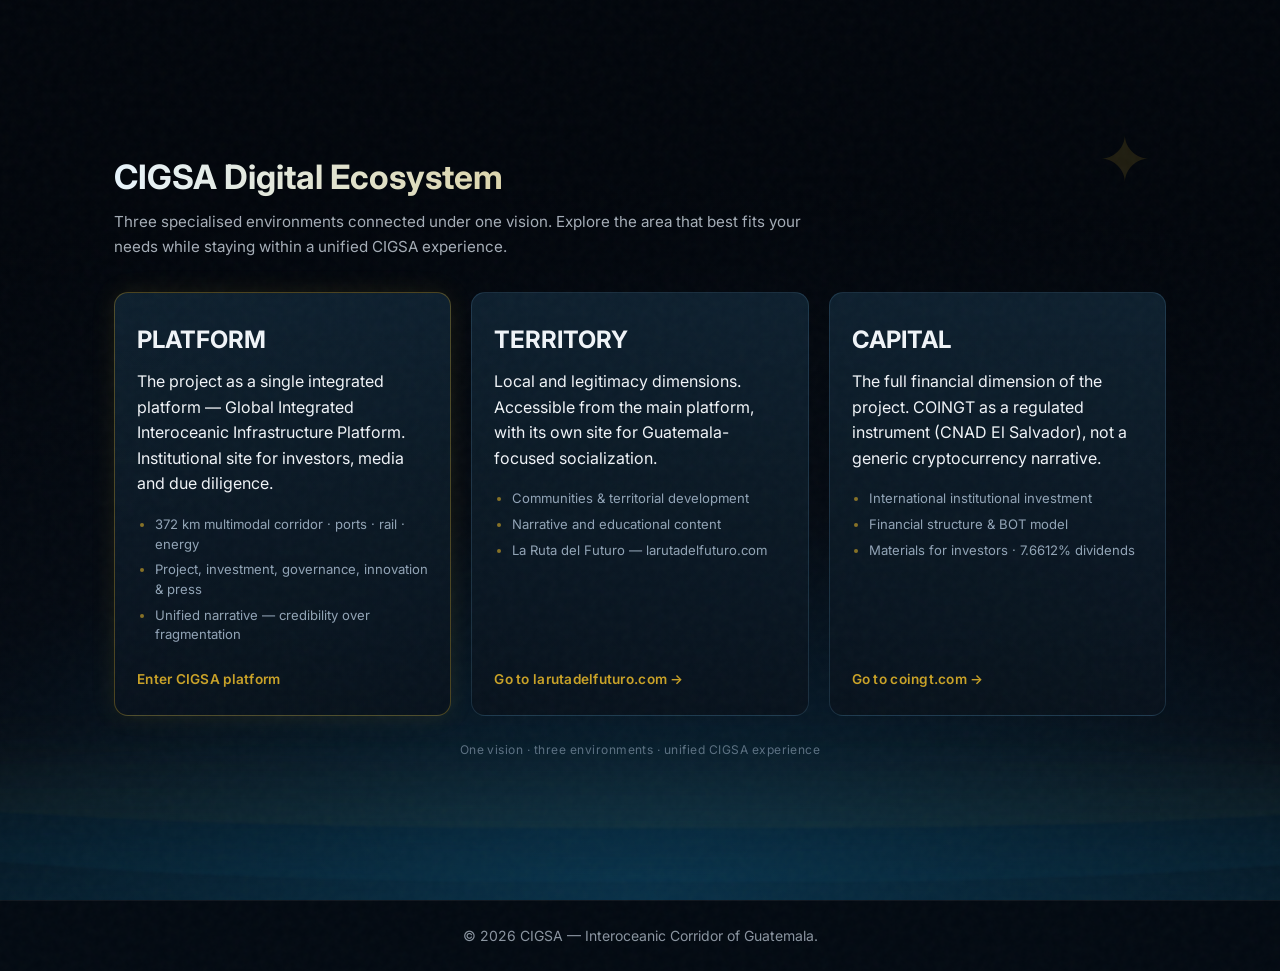
==== commit 4b3fdf93: "Add files via upload" ====
--- a/index.html
+++ b/index.html
@@ -20,7 +20,7 @@
             <div class="marine-portal__compass" aria-hidden="true">✦</div>
         </div>
         <div class="ecosystem-home__content container">
-            <h1 id="portal-title" class="ecosystem-home__title">CIGSA Digital </h1>
+            <h1 id="portal-title" class="ecosystem-home__title">CIGSA Digital Ecosystem</h1>
             <p class="ecosystem-home__lead">Three specialised environments connected under one vision. Explore the area that best fits your needs while staying within a unified CIGSA experience.</p>
             <div class="ecosystem-home__grid marine-portal__grid">
                 <a href="platform.html" class="portal-card portal-card--featured" data-portal-card>
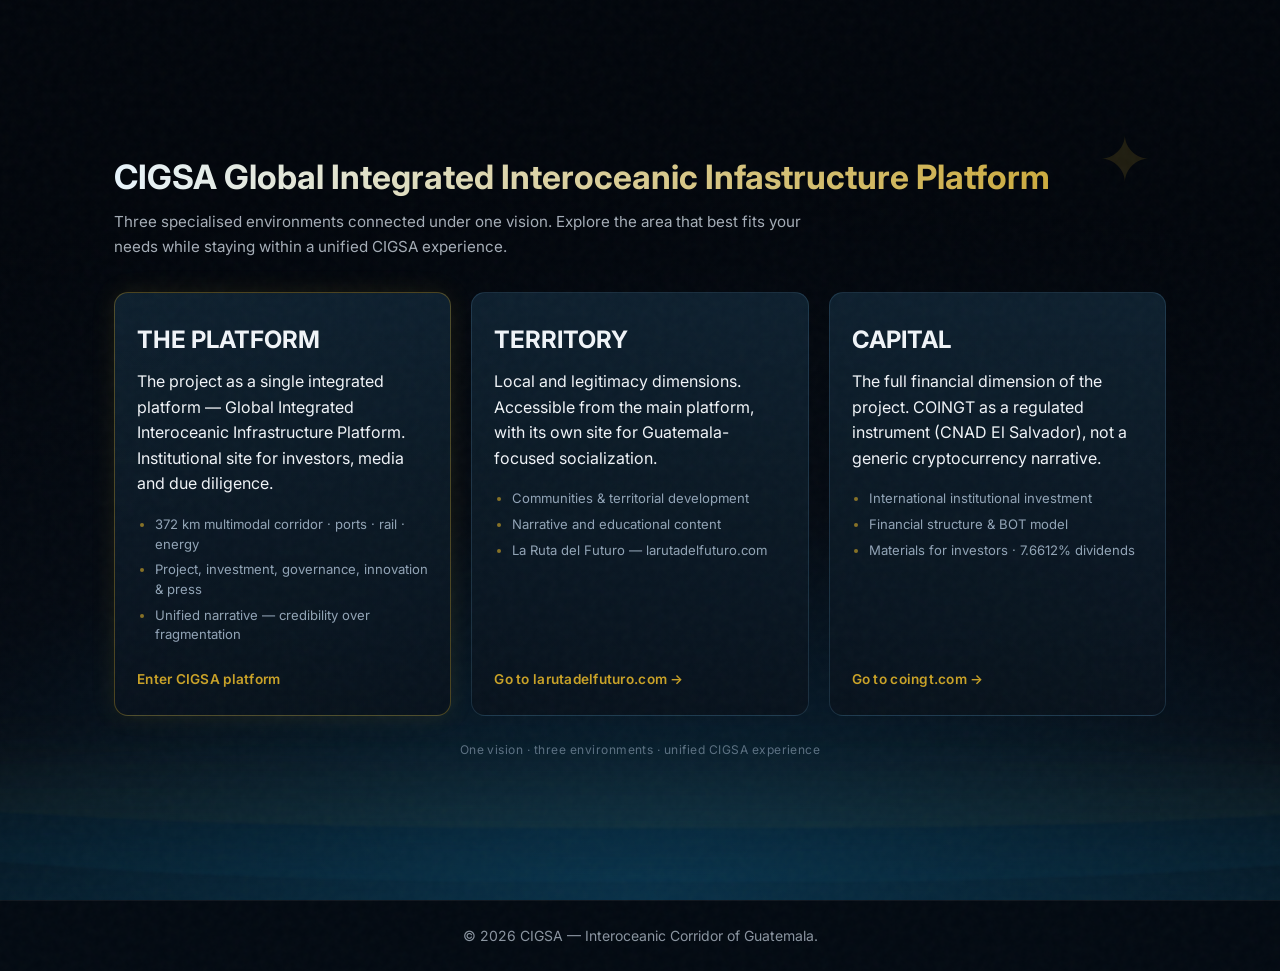
==== commit 76bdcf26: "Update index.html" ====
--- a/index.html
+++ b/index.html
@@ -3,8 +3,8 @@
 <head>
     <meta charset="UTF-8">
     <meta name="viewport" content="width=device-width, initial-scale=1.0">
-    <title>CIGSA — Digital Ecosystem</title>
-    <meta name="description" content="CIGSA Digital Ecosystem — Platform, Territory and Capital. Three specialised environments under one vision.">
+    <title>CIGSA — Global Integrated Interoceanic Infastructure Platform</title>
+    <meta name="description" content="CIGSA Global Integrated Interoceanic Infastructure Platform — The Platform, Territory and Capital. Three specialised environments under one vision.">
     <link rel="stylesheet" href="styles.css">
     <link href="https://fonts.googleapis.com/css2?family=Inter:wght@300;400;500;600;700&family=JetBrains+Mono:wght@400;500;700&display=swap" rel="stylesheet">
 </head>
@@ -20,11 +20,11 @@
             <div class="marine-portal__compass" aria-hidden="true">✦</div>
         </div>
         <div class="ecosystem-home__content container">
-            <h1 id="portal-title" class="ecosystem-home__title">CIGSA Digital Ecosystem</h1>
+            <h1 id="portal-title" class="ecosystem-home__title">CIGSA Global Integrated Interoceanic Infastructure Platform</h1>
             <p class="ecosystem-home__lead">Three specialised environments connected under one vision. Explore the area that best fits your needs while staying within a unified CIGSA experience.</p>
             <div class="ecosystem-home__grid marine-portal__grid">
                 <a href="platform.html" class="portal-card portal-card--featured" data-portal-card>
-                    <h2 class="portal-card__title">PLATFORM</h2>
+                    <h2 class="portal-card__title">THE PLATFORM</h2>
                     <p class="portal-card__intro">The project as a single integrated platform — Global Integrated Interoceanic Infrastructure Platform. Institutional site for investors, media and due diligence.</p>
                     <ul class="portal-card__list">
                         <li>372 km multimodal corridor · ports · rail · energy</li>
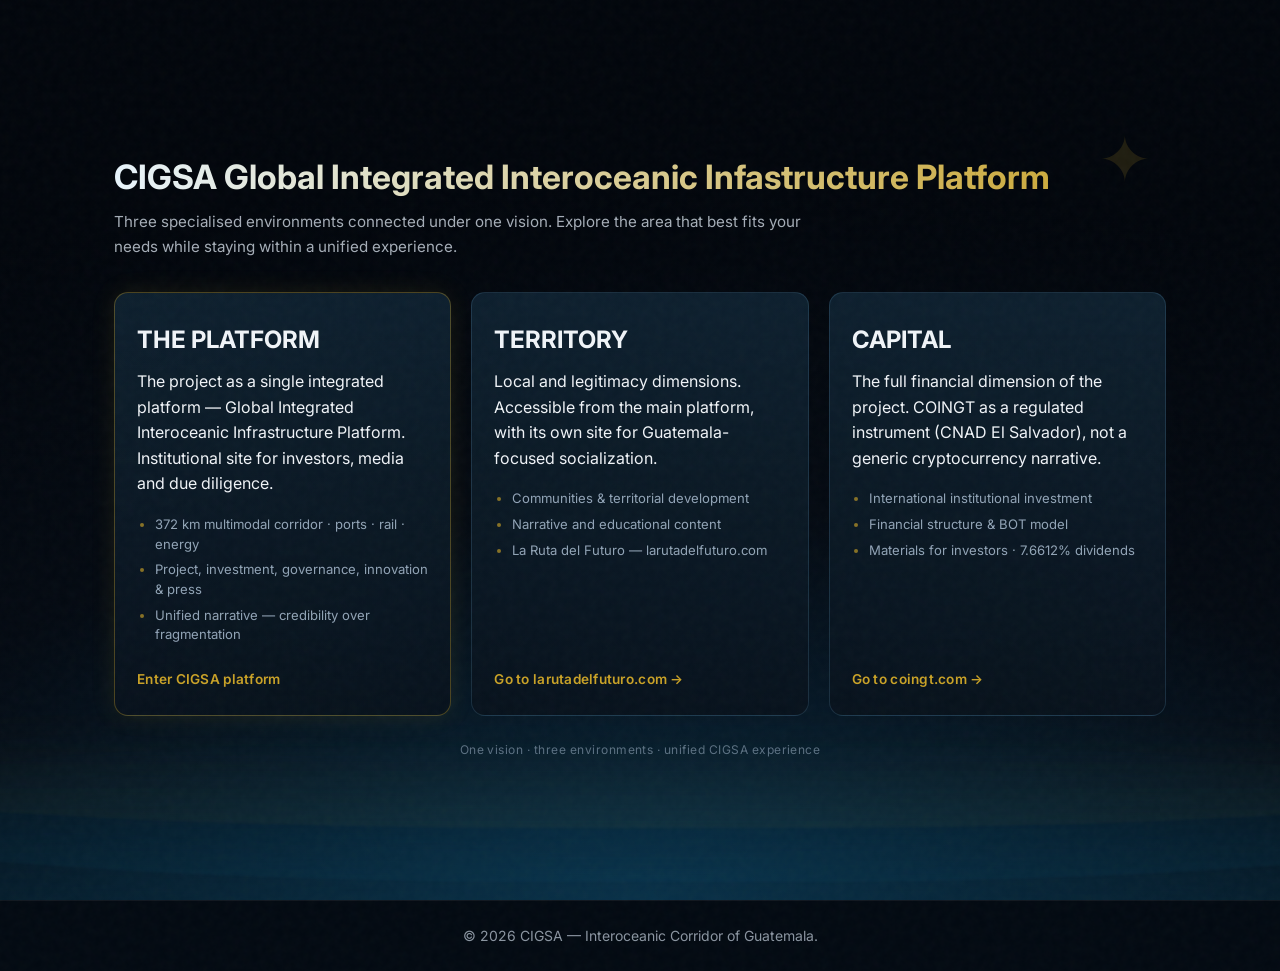
==== commit d0e932cc: "Update index.html" ====
--- a/index.html
+++ b/index.html
@@ -4,7 +4,7 @@
     <meta charset="UTF-8">
     <meta name="viewport" content="width=device-width, initial-scale=1.0">
     <title>CIGSA — Global Integrated Interoceanic Infastructure Platform</title>
-    <meta name="description" content="CIGSA Global Integrated Interoceanic Infastructure Platform — The Platform, Territory and Capital. Three specialised environments under one vision.">
+    <meta name="description" content="CIGSA - Global Integrated Interoceanic Infastructure Platform — The Platform, Territory and Capital. Three specialised environments under one vision.">
     <link rel="stylesheet" href="styles.css">
     <link href="https://fonts.googleapis.com/css2?family=Inter:wght@300;400;500;600;700&family=JetBrains+Mono:wght@400;500;700&display=swap" rel="stylesheet">
 </head>
@@ -21,7 +21,7 @@
         </div>
         <div class="ecosystem-home__content container">
             <h1 id="portal-title" class="ecosystem-home__title">CIGSA Global Integrated Interoceanic Infastructure Platform</h1>
-            <p class="ecosystem-home__lead">Three specialised environments connected under one vision. Explore the area that best fits your needs while staying within a unified CIGSA experience.</p>
+            <p class="ecosystem-home__lead">Three specialised environments connected under one vision. Explore the area that best fits your needs while staying within a unified experience.</p>
             <div class="ecosystem-home__grid marine-portal__grid">
                 <a href="platform.html" class="portal-card portal-card--featured" data-portal-card>
                     <h2 class="portal-card__title">THE PLATFORM</h2>
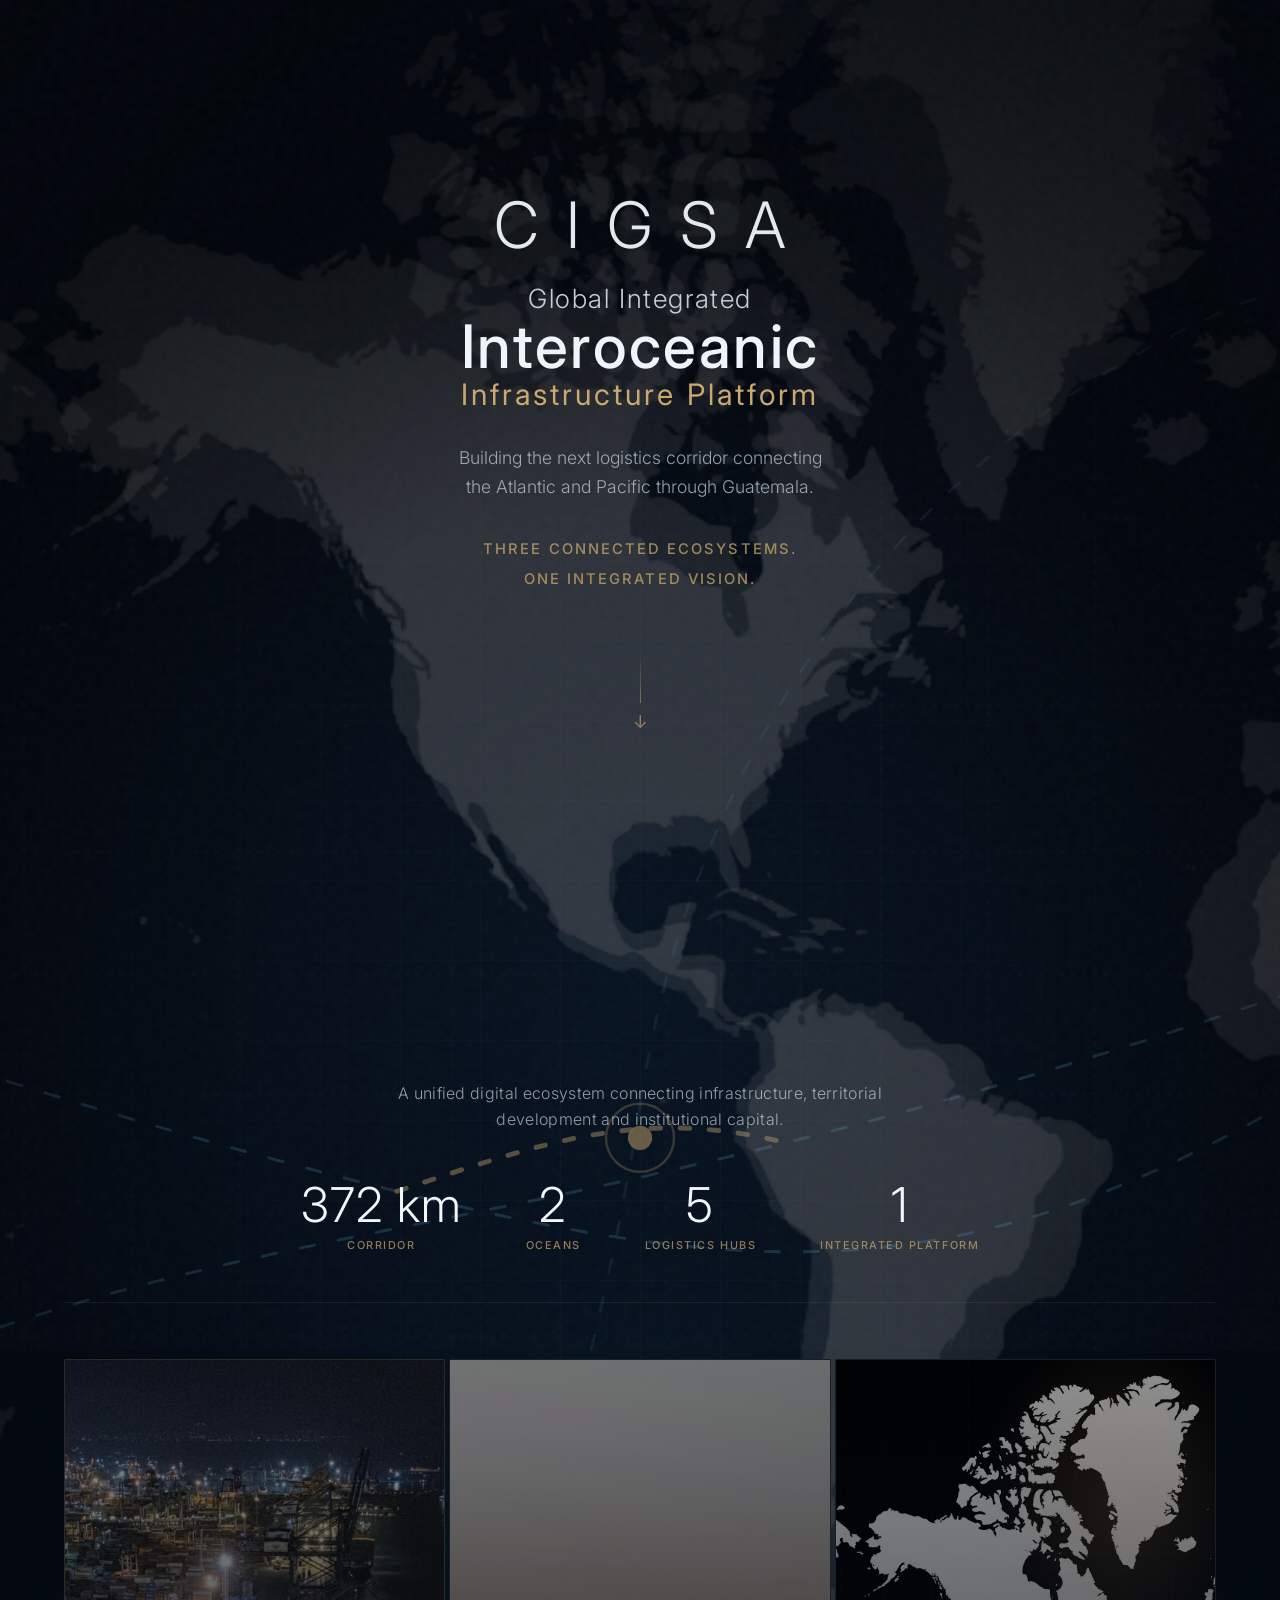
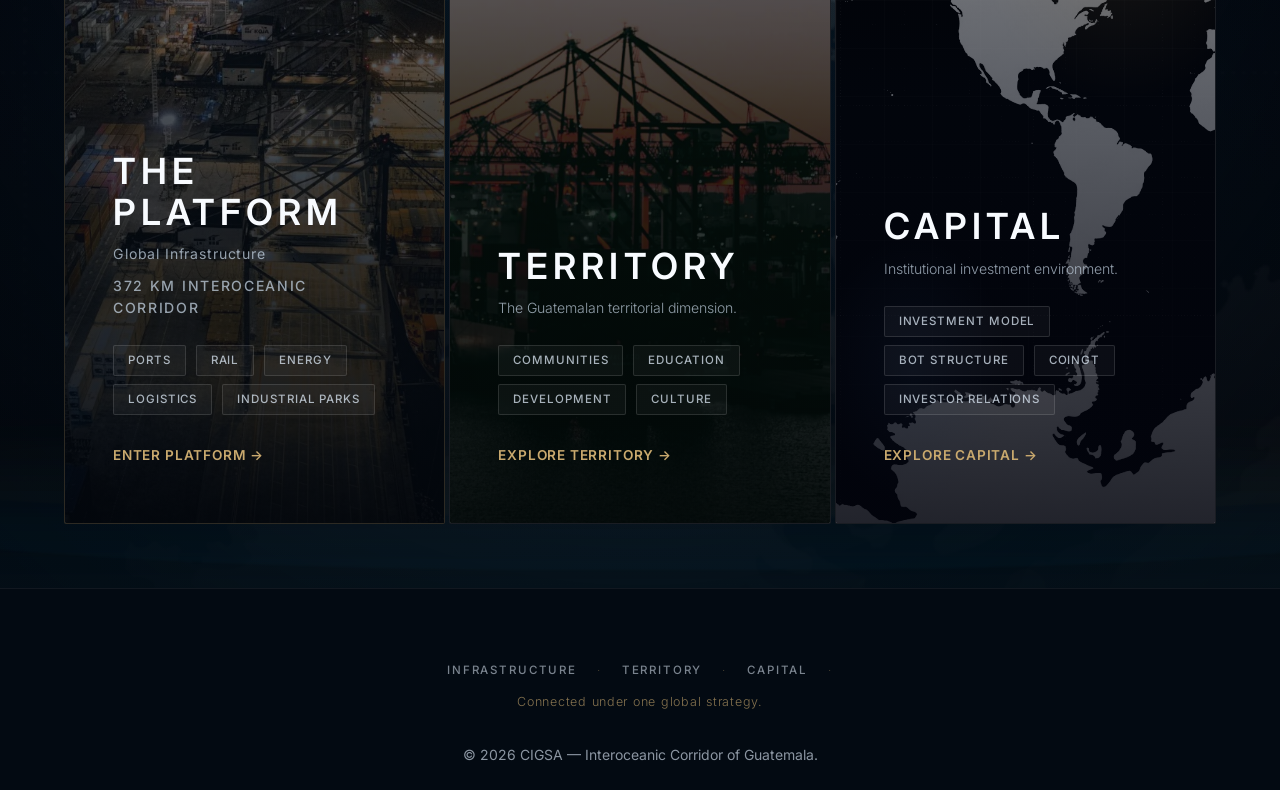
==== commit 6d36542b: "Add files via upload" ====
--- a/index.html
+++ b/index.html
@@ -3,63 +3,145 @@
 <head>
     <meta charset="UTF-8">
     <meta name="viewport" content="width=device-width, initial-scale=1.0">
-    <title>CIGSA — Global Integrated Interoceanic Infastructure Platform</title>
-    <meta name="description" content="CIGSA - Global Integrated Interoceanic Infastructure Platform — The Platform, Territory and Capital. Three specialised environments under one vision.">
+    <title>CIGSA — Global Integrated Interoceanic Infrastructure Platform</title>
+    <meta name="description" content="CIGSA — Global Integrated Interoceanic Infrastructure Platform. A unified digital ecosystem connecting infrastructure, territorial development and institutional capital across Guatemala.">
     <link rel="stylesheet" href="styles.css">
     <link href="https://fonts.googleapis.com/css2?family=Inter:wght@300;400;500;600;700&family=JetBrains+Mono:wght@400;500;700&display=swap" rel="stylesheet">
 </head>
 <body class="home-page ecosystem-landing" data-page="index">
     <main class="ecosystem-home marine-portal marine-portal--page" id="ecosystem-home">
-        <div class="marine-portal__ocean" aria-hidden="true">
+        <div class="ecosystem-bg marine-portal__ocean" aria-hidden="true">
+            <div class="ecosystem-bg__night"></div>
+            <div class="ecosystem-bg__satellite">
+                <img src="./mapa.png" alt="" loading="eager">
+            </div>
+            <div class="ecosystem-bg__map">
+                <img src="./mapa.png" alt="" loading="eager">
+            </div>
+            <div class="ecosystem-bg__grid-lines"></div>
+            <svg class="ecosystem-bg__routes" viewBox="0 0 1440 900" preserveAspectRatio="xMidYMid slice" xmlns="http://www.w3.org/2000/svg">
+                <path class="trade-route trade-route--atlantic" d="M 80 320 C 280 380, 420 440, 620 490 S 900 520, 1100 380" />
+                <path class="trade-route trade-route--pacific" d="M 1360 260 C 1180 340, 980 420, 780 470 S 520 510, 320 600" />
+                <path class="trade-route trade-route--corridor" d="M 620 490 C 680 470, 720 455, 780 470" />
+                <path class="trade-route trade-route--north" d="M 720 455 C 740 320, 820 180, 980 120" />
+                <path class="trade-route trade-route--south" d="M 720 455 C 700 580, 660 720, 580 820" />
+                <circle class="trade-hub trade-hub--primary" cx="720" cy="468" r="5" />
+                <circle class="trade-hub trade-hub--pulse" cx="720" cy="468" r="14" />
+            </svg>
+            <div class="ecosystem-bg__particles" aria-hidden="true"></div>
             <div class="marine-wave marine-wave--1"></div>
             <div class="marine-wave marine-wave--2"></div>
             <div class="marine-wave marine-wave--3"></div>
-            <div class="marine-portal__bubbles">
-                <span></span><span></span><span></span><span></span><span></span><span></span>
+            <div class="ecosystem-bg__vignette"></div>
+        </div>
+        <section class="ecosystem-hero" id="hero" aria-labelledby="portal-title">
+            <div class="ecosystem-hero__inner container">
+                <p class="ecosystem-hero__brand">CIGSA</p>
+                <h1 id="portal-title" class="ecosystem-hero__title">
+                    <span class="ecosystem-hero__line">Global Integrated</span>
+                    <span class="ecosystem-hero__line ecosystem-hero__line--emphasis">Interoceanic</span>
+                    <span class="ecosystem-hero__line ecosystem-hero__line--gold">Infrastructure Platform</span>
+                </h1>
+                <p class="ecosystem-hero__tagline">Building the next logistics corridor connecting<br>the Atlantic and Pacific through Guatemala.</p>
+                <p class="ecosystem-hero__vision">
+                    <span>Three connected ecosystems.</span>
+                    <span>One integrated vision.</span>
+                </p>
+                <a href="#portals" class="ecosystem-hero__scroll" aria-label="Scroll to portals">
+                    <span class="ecosystem-hero__scroll-line" aria-hidden="true"></span>
+                    <span class="ecosystem-hero__scroll-icon" aria-hidden="true">↓</span>
+                </a>
             </div>
-            <div class="marine-portal__compass" aria-hidden="true">✦</div>
-        </div>
-        <div class="ecosystem-home__content container">
-            <h1 id="portal-title" class="ecosystem-home__title">CIGSA Global Integrated Interoceanic Infastructure Platform</h1>
-            <p class="ecosystem-home__lead">Three specialised environments connected under one vision. Explore the area that best fits your needs while staying within a unified experience.</p>
-            <div class="ecosystem-home__grid marine-portal__grid">
+        </section>
+
+        <section class="ecosystem-portals" id="portals" aria-label="CIGSA portals">
+            <div class="ecosystem-portals__inner container">
+            <p class="ecosystem-home__lead">A unified digital ecosystem connecting infrastructure, territorial development and institutional capital.</p>
+            <dl class="ecosystem-portals__stats">
+                <div class="ecosystem-portals__stat">
+                    <dt class="ecosystem-portals__stat-value">372 km</dt>
+                    <dd class="ecosystem-portals__stat-label">Corridor</dd>
+                </div>
+                <div class="ecosystem-portals__stat">
+                    <dt class="ecosystem-portals__stat-value">2</dt>
+                    <dd class="ecosystem-portals__stat-label">Oceans</dd>
+                </div>
+                <div class="ecosystem-portals__stat">
+                    <dt class="ecosystem-portals__stat-value">5</dt>
+                    <dd class="ecosystem-portals__stat-label">Logistics Hubs</dd>
+                </div>
+                <div class="ecosystem-portals__stat">
+                    <dt class="ecosystem-portals__stat-value">1</dt>
+                    <dd class="ecosystem-portals__stat-label">Integrated Platform</dd>
+                </div>
+            </dl>
+            <div class="ecosystem-home__grid marine-portal__grid portal-panels" data-portal-panels>
                 <a href="platform.html" class="portal-card portal-card--featured" data-portal-card>
+                    <div class="portal-card__media" aria-hidden="true">
+                        <img src="./barc01.jpeg" alt="" loading="lazy">
+                    </div>
+                    <div class="portal-card__overlay" aria-hidden="true"></div>
+                    <div class="portal-card__content">
                     <h2 class="portal-card__title">THE PLATFORM</h2>
-                    <p class="portal-card__intro">The project as a single integrated platform — Global Integrated Interoceanic Infrastructure Platform. Institutional site for investors, media and due diligence.</p>
-                    <ul class="portal-card__list">
-                        <li>372 km multimodal corridor · ports · rail · energy</li>
-                        <li>Project, investment, governance, innovation &amp; press</li>
-                        <li>Unified narrative — credibility over fragmentation</li>
+                    <p class="portal-card__kicker">Global Infrastructure</p>
+                    <p class="portal-card__metric">372 km Interoceanic Corridor</p>
+                    <ul class="portal-card__list portal-card__list--tags">
+                        <li>Ports</li>
+                        <li>Rail</li>
+                        <li>Energy</li>
+                        <li>Logistics</li>
+                        <li>Industrial Parks</li>
                     </ul>
-                    <span class="portal-card__cta">Enter CIGSA platform</span>
+                    <span class="portal-card__cta">Enter Platform →</span>
+                    </div>
                 </a>
                 <a href="https://www.larutadelfuturo.com/" class="portal-card portal-card--ruta" target="_blank" rel="noopener noreferrer" data-portal-card>
+                    <div class="portal-card__media portal-card__media--territory" aria-hidden="true">
+                        <img src="./barc.jpeg" alt="" loading="lazy">
+                    </div>
+                    <div class="portal-card__overlay" aria-hidden="true"></div>
+                    <div class="portal-card__content">
                     <h2 class="portal-card__title">TERRITORY</h2>
-                    <p class="portal-card__intro">Local and legitimacy dimensions. Accessible from the main platform, with its own site for Guatemala-focused socialization.</p>
-                    <ul class="portal-card__list">
-                        <li>Communities &amp; territorial development</li>
-                        <li>Narrative and educational content</li>
-                        <li>La Ruta del Futuro — larutadelfuturo.com</li>
+                    <p class="portal-card__subtitle">The Guatemalan territorial dimension.</p>
+                    <ul class="portal-card__list portal-card__list--tags">
+                        <li>Communities</li>
+                        <li>Education</li>
+                        <li>Development</li>
+                        <li>Culture</li>
                     </ul>
-                    <span class="portal-card__cta portal-card__cta--external">Go to larutadelfuturo.com →</span>
+                    <span class="portal-card__cta portal-card__cta--external">Explore Territory →</span>
+                    </div>
                 </a>
                 <a href="https://coingt.com/index.html" class="portal-card portal-card--coingt" target="_blank" rel="noopener noreferrer" data-portal-card>
+                    <div class="portal-card__media portal-card__media--capital" aria-hidden="true">
+                        <img src="./mapa.png" alt="" loading="lazy">
+                    </div>
+                    <div class="portal-card__overlay" aria-hidden="true"></div>
+                    <div class="portal-card__content">
                     <h2 class="portal-card__title">CAPITAL</h2>
-                    <p class="portal-card__intro">The full financial dimension of the project. COINGT as a regulated instrument (CNAD El Salvador), not a generic cryptocurrency narrative.</p>
-                    <ul class="portal-card__list">
-                        <li>International institutional investment</li>
-                        <li>Financial structure &amp; BOT model</li>
-                        <li>Materials for investors · 7.6612% dividends</li>
+                    <p class="portal-card__subtitle">Institutional investment environment.</p>
+                    <ul class="portal-card__list portal-card__list--tags">
+                        <li>Investment Model</li>
+                        <li>BOT Structure</li>
+                        <li>COINGT</li>
+                        <li>Investor Relations</li>
                     </ul>
-                    <span class="portal-card__cta portal-card__cta--external">Go to coingt.com →</span>
+                    <span class="portal-card__cta portal-card__cta--external">Explore Capital →</span>
+                    </div>
                 </a>
             </div>
-            <p class="ecosystem-home__footnote">One vision · three environments · unified CIGSA experience</p>
-        </div>
+            </div>
+        </section>
     </main>
 
     <footer class="footer footer-ecosystem">
         <div class="container footer-content">
+            <p class="ecosystem-home__footnote ecosystem-home__footnote--footer">
+                <span class="ecosystem-home__footnote-item">Infrastructure</span>
+                <span class="ecosystem-home__footnote-item">Territory</span>
+                <span class="ecosystem-home__footnote-item">Capital</span>
+                <span class="ecosystem-home__footnote-tagline">Connected under one global strategy.</span>
+            </p>
             <p class="footer-copy">© 2026 CIGSA — Interoceanic Corridor of Guatemala.</p>
         </div>
     </footer>
--- a/styles.css
+++ b/styles.css
@@ -2321,11 +2321,6 @@
     .gov-value {
         font-size: 48px;
     }
-
-    .marine-portal__grid,
-    .ecosystem-home__grid {
-        grid-template-columns: 1fr;
-    }
 }
 
 /* ══════════════════════════════════════
@@ -2335,27 +2330,173 @@
 .ecosystem-home {
     position: relative;
     z-index: 1;
+    background: radial-gradient(ellipse 120% 80% at 50% 100%, rgba(8, 40, 62, 0.95) 0%, rgba(4, 10, 18, 0.97) 55%, rgba(2, 6, 12, 0.99) 100%);
+}
+
+body.ecosystem-landing {
+    background: var(--bg-primary, #040a12);
+}
+
+/* — Hero (full viewport) — */
+.ecosystem-hero {
+    position: relative;
+    z-index: 2;
     display: flex;
     align-items: center;
     justify-content: center;
     min-height: 100vh;
     min-height: 100dvh;
-    padding: 48px 16px 32px;
-    background: radial-gradient(ellipse 120% 80% at 50% 100%, rgba(8, 40, 62, 0.95) 0%, rgba(4, 10, 18, 0.97) 55%, rgba(2, 6, 12, 0.99) 100%);
-}
-
-body.ecosystem-landing {
-    background: var(--bg-primary, #040a12);
-}
-
-.ecosystem-home__title {
-    font-size: clamp(1.6rem, 4vw, 2.1rem);
-    margin-bottom: 12px;
-    background: linear-gradient(90deg, #e8f4fc, #c9a227);
-    -webkit-background-clip: text;
-    background-clip: text;
-    color: transparent;
-    line-height: 1.2;
+    padding: 72px 16px 48px;
+}
+
+.ecosystem-hero__inner {
+    display: flex;
+    flex-direction: column;
+    align-items: center;
+    text-align: center;
+    max-width: 900px;
+    position: relative;
+    z-index: 1;
+}
+
+.ecosystem-hero__brand {
+    margin: 0 0 28px;
+    font-size: clamp(2.4rem, 6vw, 4rem);
+    font-weight: 300;
+    letter-spacing: 0.42em;
+    text-indent: 0.42em;
+    color: rgba(240, 246, 252, 0.95);
+    line-height: 1;
+}
+
+.ecosystem-hero__title {
+    margin: 0 0 32px;
+    display: flex;
+    flex-direction: column;
+    gap: 0.08em;
+    line-height: 1.05;
+}
+
+.ecosystem-hero__line {
+    display: block;
+    font-size: clamp(1.1rem, 2.4vw, 1.65rem);
+    font-weight: 300;
+    letter-spacing: 0.06em;
+    color: rgba(220, 232, 244, 0.88);
+}
+
+.ecosystem-hero__line--emphasis {
+    font-size: clamp(2rem, 5.5vw, 3.75rem);
+    font-weight: 500;
+    letter-spacing: 0.04em;
+    color: #f0f6fc;
+}
+
+.ecosystem-hero__line--gold {
+    font-size: clamp(1.15rem, 2.6vw, 1.85rem);
+    font-weight: 400;
+    letter-spacing: 0.1em;
+    color: var(--accent, #c9a96e);
+}
+
+.ecosystem-hero__tagline {
+    margin: 0 0 36px;
+    max-width: 560px;
+    font-size: clamp(0.95rem, 1.8vw, 1.1rem);
+    font-weight: 300;
+    line-height: 1.7;
+    color: rgba(200, 215, 230, 0.72);
+}
+
+.ecosystem-hero__vision {
+    margin: 0 0 8px;
+    display: flex;
+    flex-direction: column;
+    gap: 6px;
+    font-size: clamp(0.8rem, 1.4vw, 0.92rem);
+    font-weight: 500;
+    letter-spacing: 0.14em;
+    text-transform: uppercase;
+    color: rgba(201, 169, 110, 0.75);
+}
+
+.ecosystem-hero__scroll {
+    display: flex;
+    flex-direction: column;
+    align-items: center;
+    gap: 10px;
+    margin-top: 56px;
+    text-decoration: none;
+    color: rgba(201, 169, 110, 0.65);
+    transition: color 0.3s ease;
+}
+
+.ecosystem-hero__scroll:hover {
+    color: var(--accent, #c9a96e);
+}
+
+.ecosystem-hero__scroll-line {
+    display: block;
+    width: 1px;
+    height: 48px;
+    background: linear-gradient(180deg, transparent, rgba(201, 169, 110, 0.5));
+}
+
+.ecosystem-hero__scroll-icon {
+    font-size: 1.1rem;
+    line-height: 1;
+    animation: heroScrollBounce 2.2s ease-in-out infinite;
+}
+
+@keyframes heroScrollBounce {
+    0%, 100% { transform: translateY(0); opacity: 0.5; }
+    50% { transform: translateY(6px); opacity: 1; }
+}
+
+/* — Portals (below hero) — */
+.ecosystem-portals {
+    position: relative;
+    z-index: 2;
+    padding: 180px 16px 64px;
+}
+
+.ecosystem-portals__inner {
+    width: 100%;
+    max-width: 1200px;
+    margin: 0 auto;
+}
+
+.ecosystem-portals__stats {
+    display: flex;
+    flex-wrap: wrap;
+    justify-content: center;
+    gap: clamp(28px, 6vw, 64px);
+    margin: 0 0 56px;
+    padding: 0 0 48px;
+    border-bottom: 1px solid rgba(255, 255, 255, 0.06);
+}
+
+.ecosystem-portals__stat {
+    margin: 0;
+    text-align: center;
+}
+
+.ecosystem-portals__stat-value {
+    margin: 0 0 8px;
+    font-size: clamp(2rem, 4.5vw, 3rem);
+    font-weight: 300;
+    letter-spacing: 0.02em;
+    color: #f4f8fc;
+    line-height: 1;
+}
+
+.ecosystem-portals__stat-label {
+    margin: 0;
+    font-size: 0.68rem;
+    font-weight: 500;
+    letter-spacing: 0.14em;
+    text-transform: uppercase;
+    color: rgba(201, 169, 110, 0.7);
 }
 
 .footer-ecosystem {
@@ -2368,15 +2509,162 @@
     text-align: center;
 }
 
+.ecosystem-home__footnote--footer {
+    margin: 0 0 16px;
+}
+
 .footer-ecosystem .footer-copy {
     margin: 0;
 }
 
-.marine-portal__ocean {
+.marine-portal__ocean,
+.ecosystem-bg {
     position: absolute;
     inset: 0;
     overflow: hidden;
     pointer-events: none;
+}
+
+/* — Rich institutional background — */
+.ecosystem-bg__night {
+    position: absolute;
+    inset: 0;
+    background:
+        radial-gradient(ellipse 90% 60% at 50% 45%, rgba(12, 28, 48, 0.55) 0%, transparent 65%),
+        radial-gradient(ellipse 120% 80% at 50% 100%, rgba(8, 40, 62, 0.85) 0%, rgba(4, 10, 18, 0.97) 55%, rgba(2, 6, 12, 0.99) 100%),
+        linear-gradient(180deg, #030810 0%, #050c14 40%, #040a12 100%);
+}
+
+.ecosystem-bg__satellite {
+    position: absolute;
+    inset: -15%;
+    opacity: 0.22;
+    mix-blend-mode: lighten;
+}
+
+.ecosystem-bg__satellite img {
+    width: 100%;
+    height: 100%;
+    object-fit: cover;
+    object-position: center 38%;
+    filter: saturate(0.2) brightness(0.45) contrast(1.3) hue-rotate(195deg);
+}
+
+.ecosystem-bg__map {
+    position: absolute;
+    inset: -8%;
+    opacity: 0.14;
+    mix-blend-mode: screen;
+}
+
+.ecosystem-bg__map img {
+    width: 100%;
+    height: 100%;
+    object-fit: cover;
+    object-position: center 42%;
+    filter: saturate(0.35) brightness(0.55) contrast(1.15);
+}
+
+.ecosystem-bg__grid-lines {
+    position: absolute;
+    inset: 0;
+    opacity: 0.06;
+    background-image:
+        linear-gradient(rgba(120, 180, 220, 0.5) 1px, transparent 1px),
+        linear-gradient(90deg, rgba(120, 180, 220, 0.5) 1px, transparent 1px);
+    background-size: 80px 80px;
+    mask-image: radial-gradient(ellipse 70% 60% at 50% 48%, black 20%, transparent 75%);
+}
+
+.ecosystem-bg__routes {
+    position: absolute;
+    inset: 0;
+    width: 100%;
+    height: 100%;
+    opacity: 0.55;
+}
+
+.trade-route {
+    fill: none;
+    stroke-width: 1.2;
+    stroke-linecap: round;
+    stroke-dasharray: 6 10;
+    animation: tradeRouteFlow 22s linear infinite;
+}
+
+.trade-route--atlantic,
+.trade-route--pacific {
+    stroke: rgba(100, 180, 220, 0.35);
+}
+
+.trade-route--corridor {
+    stroke: rgba(201, 169, 110, 0.75);
+    stroke-width: 2;
+    stroke-dasharray: 4 8;
+    animation-duration: 14s;
+}
+
+.trade-route--north,
+.trade-route--south {
+    stroke: rgba(80, 140, 180, 0.22);
+    animation-duration: 28s;
+    animation-direction: reverse;
+}
+
+.trade-hub {
+    fill: rgba(201, 169, 110, 0.9);
+}
+
+.trade-hub--pulse {
+    fill: none;
+    stroke: rgba(201, 169, 110, 0.45);
+    stroke-width: 1;
+    animation: tradeHubPulse 3.5s ease-in-out infinite;
+}
+
+@keyframes tradeRouteFlow {
+    to { stroke-dashoffset: -120; }
+}
+
+@keyframes tradeHubPulse {
+    0%, 100% { transform: scale(1); opacity: 0.35; }
+    50% { transform: scale(1.8); opacity: 0.08; }
+}
+
+.ecosystem-bg__particles {
+    position: absolute;
+    inset: 0;
+    z-index: 2;
+}
+
+.ecosystem-particle {
+    position: absolute;
+    border-radius: 50%;
+    background: radial-gradient(circle, rgba(201, 169, 110, 0.55) 0%, transparent 70%);
+    opacity: 0;
+    animation: ecosystemParticleDrift var(--dur, 10s) ease-in-out infinite;
+    animation-delay: var(--delay, 0s);
+}
+
+@keyframes ecosystemParticleDrift {
+    0%, 100% {
+        opacity: 0;
+        transform: translate(0, 0);
+    }
+    15% { opacity: 0.45; }
+    50% {
+        opacity: 0.25;
+        transform: translate(var(--drift-x, 10px), var(--drift-y, -20px));
+    }
+    85% { opacity: 0.1; }
+}
+
+.ecosystem-bg__vignette {
+    position: absolute;
+    inset: 0;
+    background:
+        radial-gradient(ellipse 85% 70% at 50% 45%, transparent 35%, rgba(2, 6, 12, 0.75) 100%),
+        linear-gradient(180deg, rgba(2, 6, 12, 0.55) 0%, transparent 25%, transparent 70%, rgba(2, 6, 12, 0.85) 100%);
 }
 
 .marine-wave {
@@ -2385,8 +2673,9 @@
     width: 140%;
     height: 22vh;
     border-radius: 45% 48% 42% 46%;
-    opacity: 0.35;
+    opacity: 0.18;
     filter: blur(1px);
+    z-index: 1;
 }
 
 .marine-wave--1 {
@@ -2456,46 +2745,149 @@
     to { transform: rotate(360deg); }
 }
 
-.ecosystem-home__content {
-    position: relative;
-    z-index: 2;
-    width: 100%;
-    max-width: 1100px;
-    margin: 0 auto;
-}
-
 .ecosystem-home__lead,
 .marine-portal__lead {
-    color: rgba(220, 230, 240, 0.75);
-    max-width: 720px;
-    margin-bottom: 32px;
+    color: rgba(220, 230, 240, 0.65);
+    max-width: 560px;
+    margin: 0 auto 48px;
+    text-align: center;
     line-height: 1.65;
-    font-size: 0.95rem;
+    font-size: clamp(0.9rem, 1.5vw, 1rem);
+    font-weight: 300;
+    letter-spacing: 0.02em;
 }
 
 .ecosystem-home__grid,
 .marine-portal__grid {
-    display: grid;
-    grid-template-columns: repeat(3, 1fr);
-    gap: 20px;
+    display: flex;
+    flex-direction: column;
+    gap: 6px;
 }
 
 .portal-card {
     position: relative;
     display: flex;
     flex-direction: column;
-    gap: 10px;
-    padding: 28px 22px 24px;
-    border-radius: 14px;
-    border: 1px solid rgba(100, 160, 200, 0.2);
-    background: linear-gradient(180deg, rgba(16, 36, 52, 0.85) 0%, rgba(8, 18, 28, 0.95) 100%);
+    justify-content: flex-end;
+    min-height: 85vh;
+    min-height: 85dvh;
+    padding: 0;
+    border-radius: 2px;
+    border: 1px solid rgba(255, 255, 255, 0.08);
+    background: #060a10;
     text-decoration: none;
     color: inherit;
     overflow: hidden;
-    transition: transform 0.35s cubic-bezier(0.22, 1, 0.36, 1), border-color 0.35s, box-shadow 0.35s;
+    transition: transform 0.5s cubic-bezier(0.22, 1, 0.36, 1), border-color 0.4s, box-shadow 0.4s;
     opacity: 0;
-    transform: translateY(20px);
-    animation: portalCardIn 0.7s cubic-bezier(0.22, 1, 0.36, 1) forwards;
+    transform: translateY(24px);
+    animation: portalCardIn 0.85s cubic-bezier(0.22, 1, 0.36, 1) forwards;
+}
+
+.portal-card__media {
+    position: absolute;
+    inset: 0;
+    z-index: 0;
+    transition: transform 0.8s cubic-bezier(0.22, 1, 0.36, 1), filter 0.6s ease;
+}
+
+.portal-card__media img {
+    width: 100%;
+    height: 100%;
+    object-fit: cover;
+    object-position: center;
+    transition: transform 0.8s cubic-bezier(0.22, 1, 0.36, 1), filter 0.6s ease;
+}
+
+.portal-card__media--territory img {
+    object-position: center 55%;
+    filter: saturate(1.15) hue-rotate(-18deg) brightness(0.9) contrast(1.05);
+}
+
+.portal-card--ruta:hover .portal-card__media--territory img,
+.portal-card--ruta:focus-within .portal-card__media--territory img {
+    filter: saturate(1.25) hue-rotate(-22deg) brightness(0.95) contrast(1.08);
+}
+
+.portal-card__media--capital {
+    background: linear-gradient(165deg, #060c18 0%, #0f1a32 100%);
+}
+
+.portal-card__media--capital img {
+    object-position: center 42%;
+    filter: saturate(0.35) hue-rotate(210deg) brightness(0.65) contrast(1.35);
+}
+
+.portal-card--coingt:hover .portal-card__media--capital img,
+.portal-card--coingt:focus-within .portal-card__media--capital img {
+    filter: saturate(0.45) hue-rotate(210deg) brightness(0.75) contrast(1.4);
+}
+
+.portal-card__media--capital::before {
+    content: '';
+    position: absolute;
+    inset: 0;
+    z-index: 1;
+    background-image:
+        linear-gradient(rgba(255, 255, 255, 0.05) 1px, transparent 1px),
+        linear-gradient(90deg, rgba(255, 255, 255, 0.05) 1px, transparent 1px);
+    background-size: 48px 48px;
+    mask-image: linear-gradient(180deg, rgba(0, 0, 0, 0.3) 0%, black 35%, black 65%, transparent 100%);
+    opacity: 0.45;
+    pointer-events: none;
+}
+
+.portal-card__media--capital::after {
+    content: '';
+    position: absolute;
+    inset: 0;
+    z-index: 1;
+    background:
+        radial-gradient(ellipse 70% 45% at 75% 20%, rgba(201, 169, 110, 0.2) 0%, transparent 55%),
+        radial-gradient(ellipse 50% 35% at 20% 80%, rgba(80, 140, 220, 0.15) 0%, transparent 50%);
+    pointer-events: none;
+}
+
+.portal-card:hover .portal-card__media--capital,
+.portal-card:focus-within .portal-card__media--capital {
+    transform: scale(1.06);
+    filter: brightness(1.08);
+}
+
+.portal-card__overlay {
+    position: absolute;
+    inset: 0;
+    z-index: 1;
+    background: linear-gradient(180deg, rgba(4, 8, 14, 0.35) 0%, rgba(4, 8, 14, 0.72) 45%, rgba(2, 5, 10, 0.94) 100%);
+    transition: background 0.5s ease;
+}
+
+.portal-card--featured .portal-card__overlay {
+    background: linear-gradient(180deg, rgba(4, 10, 18, 0.4) 0%, rgba(4, 10, 18, 0.75) 50%, rgba(2, 6, 12, 0.95) 100%);
+}
+
+.portal-card--ruta .portal-card__overlay {
+    background: linear-gradient(180deg, rgba(6, 14, 12, 0.45) 0%, rgba(4, 12, 10, 0.78) 50%, rgba(2, 8, 8, 0.95) 100%);
+}
+
+.portal-card--coingt .portal-card__overlay {
+    background: linear-gradient(180deg, rgba(4, 8, 18, 0.2) 0%, rgba(4, 10, 24, 0.5) 45%, rgba(2, 4, 14, 0.82) 100%);
+}
+
+.portal-card--coingt:hover .portal-card__overlay,
+.portal-card--coingt:focus-within .portal-card__overlay {
+    background: linear-gradient(180deg, rgba(4, 8, 18, 0.12) 0%, rgba(4, 10, 24, 0.4) 45%, rgba(2, 4, 14, 0.75) 100%);
+}
+
+.portal-card__content {
+    position: relative;
+    z-index: 2;
+    display: flex;
+    flex-direction: column;
+    gap: 10px;
+    padding: clamp(32px, 5vw, 56px) clamp(28px, 4vw, 48px);
+    max-width: 640px;
+    transition: opacity 0.45s ease, transform 0.55s cubic-bezier(0.22, 1, 0.36, 1);
 }
 
 .portal-card:nth-child(1) { animation-delay: 0.35s; }
@@ -2510,9 +2902,10 @@
     content: '';
     position: absolute;
     inset: 0;
-    background: linear-gradient(135deg, rgba(80, 180, 220, 0.08) 0%, transparent 50%);
+    z-index: 1;
+    background: linear-gradient(135deg, rgba(201, 169, 110, 0.06) 0%, transparent 55%);
     opacity: 0;
-    transition: opacity 0.35s;
+    transition: opacity 0.4s;
     pointer-events: none;
 }
 
@@ -2521,16 +2914,47 @@
     opacity: 1;
 }
 
+.portal-card::after {
+    content: '';
+    position: absolute;
+    left: clamp(28px, 4vw, 48px);
+    right: clamp(28px, 4vw, 48px);
+    bottom: 0;
+    height: 2px;
+    z-index: 3;
+    background: linear-gradient(90deg, transparent, var(--accent, #c9a96e), transparent);
+    transform: scaleX(0);
+    transform-origin: center;
+    transition: transform 0.45s cubic-bezier(0.22, 1, 0.36, 1);
+}
+
 .portal-card:hover,
 .portal-card:focus-within {
-    transform: translateY(-6px);
-    border-color: rgba(201, 162, 39, 0.45);
-    box-shadow: 0 16px 40px rgba(0, 0, 0, 0.35), 0 0 30px rgba(40, 120, 160, 0.2);
+    transform: translateY(-2px);
+    border-color: rgba(201, 169, 110, 0.35);
+    box-shadow:
+        0 24px 64px rgba(0, 0, 0, 0.45),
+        0 0 48px rgba(201, 169, 110, 0.12),
+        inset 0 0 80px rgba(201, 169, 110, 0.04);
+}
+
+.portal-card:hover::after,
+.portal-card:focus-within::after {
+    transform: scaleX(1);
+}
+
+.portal-card:hover .portal-card__media img,
+.portal-card:focus-within .portal-card__media img {
+    transform: scale(1.06);
+}
+
+.portal-card:hover .portal-card__overlay,
+.portal-card:focus-within .portal-card__overlay {
+    background: linear-gradient(180deg, rgba(4, 8, 14, 0.25) 0%, rgba(4, 8, 14, 0.65) 45%, rgba(2, 5, 10, 0.88) 100%);
 }
 
 .portal-card--featured {
-    border-color: rgba(201, 162, 39, 0.35);
-    box-shadow: 0 0 24px rgba(201, 162, 39, 0.12);
+    border-color: rgba(201, 169, 110, 0.2);
 }
 
 .portal-card--coingt:hover { border-color: rgba(100, 200, 255, 0.5); }
@@ -2544,13 +2968,45 @@
     font-weight: 600;
 }
 
+.portal-card__title {
     margin: 0;
-    font-size: 1.35rem;
-    font-weight: 700;
-    letter-spacing: 0.08em;
+    font-size: clamp(1.5rem, 3vw, 2.25rem);
+    font-weight: 600;
+    letter-spacing: 0.14em;
     text-transform: uppercase;
-    color: #f0f6fc;
-    line-height: 1.2;
+    color: #f8fbff;
+    line-height: 1.15;
+}
+
+.portal-card__kicker,
+.portal-card__metric,
+.portal-card__subtitle {
+    transition: opacity 0.35s ease, max-height 0.45s ease, margin 0.45s ease;
+}
+
+.portal-card__kicker {
+    margin: 4px 0 0;
+    font-size: clamp(1rem, 1.8vw, 1.2rem);
+    font-weight: 400;
+    letter-spacing: 0.06em;
+    color: rgba(220, 232, 244, 0.9);
+}
+
+.portal-card__metric {
+    margin: 8px 0 0;
+    font-size: clamp(0.85rem, 1.4vw, 0.95rem);
+    font-weight: 500;
+    letter-spacing: 0.12em;
+    text-transform: uppercase;
+    color: var(--accent, #c9a96e);
+}
+
+.portal-card__subtitle {
+    margin: 0;
+    font-size: clamp(0.95rem, 1.6vw, 1.05rem);
+    font-weight: 300;
+    line-height: 1.5;
+    color: rgba(220, 232, 244, 0.82);
 }
 
 .portal-card__intro,
@@ -2564,27 +3020,44 @@
 
 .portal-card__list {
     flex: 1;
-    margin: 8px 0 0;
-    padding-left: 1.1rem;
+    margin: 12px 0 0;
+    padding: 0;
+    list-style: none;
     font-size: 0.82rem;
     line-height: 1.5;
     color: rgba(180, 200, 220, 0.8);
 }
 
-.portal-card__list li {
-    margin-bottom: 6px;
-}
-
-.portal-card__list li::marker {
-    color: rgba(201, 162, 39, 0.65);
+.portal-card__list--tags {
+    display: flex;
+    flex-wrap: wrap;
+    gap: 8px 10px;
+    margin-top: 16px;
+    max-height: 160px;
+    overflow: hidden;
+    transition: opacity 0.35s ease, max-height 0.45s ease, margin 0.45s ease;
+}
+
+.portal-card__list--tags li {
+    margin: 0;
+    padding: 6px 14px;
+    border: 1px solid rgba(255, 255, 255, 0.12);
+    border-radius: 2px;
+    font-size: 0.72rem;
+    font-weight: 500;
+    letter-spacing: 0.08em;
+    text-transform: uppercase;
+    color: rgba(220, 232, 244, 0.75);
+    background: rgba(255, 255, 255, 0.04);
 }
 
 .portal-card__cta {
-    margin-top: 8px;
+    margin-top: 20px;
     font-size: 0.85rem;
     font-weight: 600;
-    color: var(--gold, #c9a227);
-    letter-spacing: 0.02em;
+    letter-spacing: 0.06em;
+    text-transform: uppercase;
+    color: var(--accent, #c9a96e);
 }
 
 .portal-card__cta--external::after {
@@ -2600,44 +3073,188 @@
 
 .ecosystem-home__footnote,
 .marine-portal__footnote {
-    margin-top: 24px;
+    margin-top: 48px;
     text-align: center;
-    font-size: 0.75rem;
-    letter-spacing: 0.04em;
-    color: rgba(160, 180, 200, 0.55);
+    display: flex;
+    flex-wrap: wrap;
+    justify-content: center;
+    align-items: center;
+    gap: 8px 20px;
+}
+
+.ecosystem-home__footnote-item {
+    font-size: 0.72rem;
+    font-weight: 500;
+    letter-spacing: 0.16em;
+    text-transform: uppercase;
+    color: rgba(220, 232, 244, 0.55);
+}
+
+.ecosystem-home__footnote-item:not(:last-of-type)::after {
+    content: '·';
+    margin-left: 20px;
+    color: rgba(201, 169, 110, 0.35);
+    font-weight: 300;
+}
+
+.ecosystem-home__footnote-tagline {
+    flex-basis: 100%;
+    margin-top: 4px;
+    font-size: 0.78rem;
+    font-weight: 300;
+    letter-spacing: 0.06em;
+    color: rgba(201, 169, 110, 0.65);
+}
+
+/* — Cinematic expand panels (desktop) — */
+@media (min-width: 1025px) {
+    .portal-panels {
+        flex-direction: row;
+        align-items: stretch;
+        gap: 4px;
+        height: min(85vh, 880px);
+        min-height: 520px;
+    }
+
+    .portal-panels .portal-card {
+        flex: 1 1 0;
+        min-height: unset;
+        height: auto;
+        transition:
+            flex 0.65s cubic-bezier(0.22, 1, 0.36, 1),
+            border-color 0.4s ease,
+            box-shadow 0.45s ease,
+            opacity 0.45s ease;
+    }
+
+    .portal-panels.portal-panels--has-active .portal-card {
+        flex: 0.68 1 0;
+        opacity: 0.82;
+    }
+
+    .portal-panels.portal-panels--has-active .portal-card.portal-card--active {
+        flex: 2.45 1 0;
+        opacity: 1;
+        transform: none;
+        z-index: 2;
+    }
+
+    .portal-panels.portal-panels--has-active .portal-card:not(.portal-card--active) .portal-card__content {
+        opacity: 0.72;
+    }
+
+    .portal-panels.portal-panels--has-active .portal-card:not(.portal-card--active) .portal-card__kicker,
+    .portal-panels.portal-panels--has-active .portal-card:not(.portal-card--active) .portal-card__metric,
+    .portal-panels.portal-panels--has-active .portal-card:not(.portal-card--active) .portal-card__subtitle {
+        opacity: 0;
+        max-height: 0;
+        margin-top: 0;
+        overflow: hidden;
+    }
+
+    .portal-panels.portal-panels--has-active .portal-card:not(.portal-card--active) .portal-card__list--tags {
+        opacity: 0;
+        max-height: 0;
+        margin-top: 0;
+        overflow: hidden;
+        transition: opacity 0.35s ease, max-height 0.45s ease, margin 0.45s ease;
+    }
+
+    .portal-panels.portal-panels--has-active .portal-card.portal-card--active .portal-card__content {
+        opacity: 1;
+        max-width: 720px;
+    }
+
+    .portal-panels.portal-panels--has-active .portal-card.portal-card--active .portal-card__list--tags {
+        opacity: 1;
+        max-height: 180px;
+    }
+
+    .portal-panels .portal-card:hover,
+    .portal-panels .portal-card:focus-within {
+        transform: none;
+    }
+}
+
+@media (prefers-reduced-motion: reduce) {
+    .trade-route,
+    .trade-hub--pulse,
+    .ecosystem-particle,
+    .marine-wave {
+        animation: none !important;
+    }
+
+    .portal-panels .portal-card {
+        transition: border-color 0.2s ease, box-shadow 0.2s ease !important;
+    }
 }
 
 @media (max-width: 1024px) {
-    .marine-portal__grid {
-        grid-template-columns: 1fr;
-        gap: 14px;
-    }
-
     .portal-card {
-        padding: 22px 18px 20px;
+        min-height: 72vh;
+        min-height: 72dvh;
     }
 }
 
 @media (max-width: 600px) {
-    .ecosystem-home,
-    .marine-portal--page {
+    .ecosystem-hero {
+        padding: 48px 12px 32px;
         align-items: flex-start;
-        padding: 32px 12px 24px;
-    }
-
-    .marine-portal__compass {
-        font-size: 40px;
-        top: 8%;
-        right: 6%;
+    }
+
+    .ecosystem-hero__inner {
+        align-items: flex-start;
+        text-align: left;
+    }
+
+    .ecosystem-hero__brand {
+        letter-spacing: 0.28em;
+        text-indent: 0.28em;
+        margin-bottom: 20px;
+    }
+
+    .ecosystem-portals__stats {
+        justify-content: flex-start;
+        gap: 20px 28px;
+        margin-bottom: 40px;
+        padding-bottom: 32px;
+    }
+
+    .ecosystem-portals__stat {
+        text-align: left;
+        min-width: calc(50% - 14px);
+    }
+
+    .ecosystem-hero__scroll {
+        align-self: center;
+        margin-top: 40px;
+    }
+
+    .ecosystem-portals {
+        padding: 120px 12px 48px;
+    }
+
+    .portal-card {
+        min-height: 68vh;
+        min-height: 68dvh;
+    }
+
+    .portal-card__content {
+        padding: 28px 20px;
+        max-width: none;
+    }
+
+    .ecosystem-bg__routes {
+        opacity: 0.35;
+    }
+
+    .ecosystem-bg__map {
         opacity: 0.1;
     }
 
     .marine-wave {
         height: 14vh;
-    }
-
-    .ecosystem-home__title {
-        font-size: 1.35rem;
+        opacity: 0.12;
     }
 
     .ecosystem-home__lead,
@@ -2659,16 +3276,7 @@
 
 
 @media (min-width: 901px) and (max-width: 1100px) {
-    .marine-portal__grid {
-        grid-template-columns: repeat(3, 1fr);
-        gap: 14px;
-    }
-
-    .portal-card {
-        padding: 22px 16px 18px;
-    }
-
-    .portal-card p {
-        font-size: 0.82rem;
-    }
-}
+    .portal-card__content {
+        padding: 40px 32px;
+    }
+}
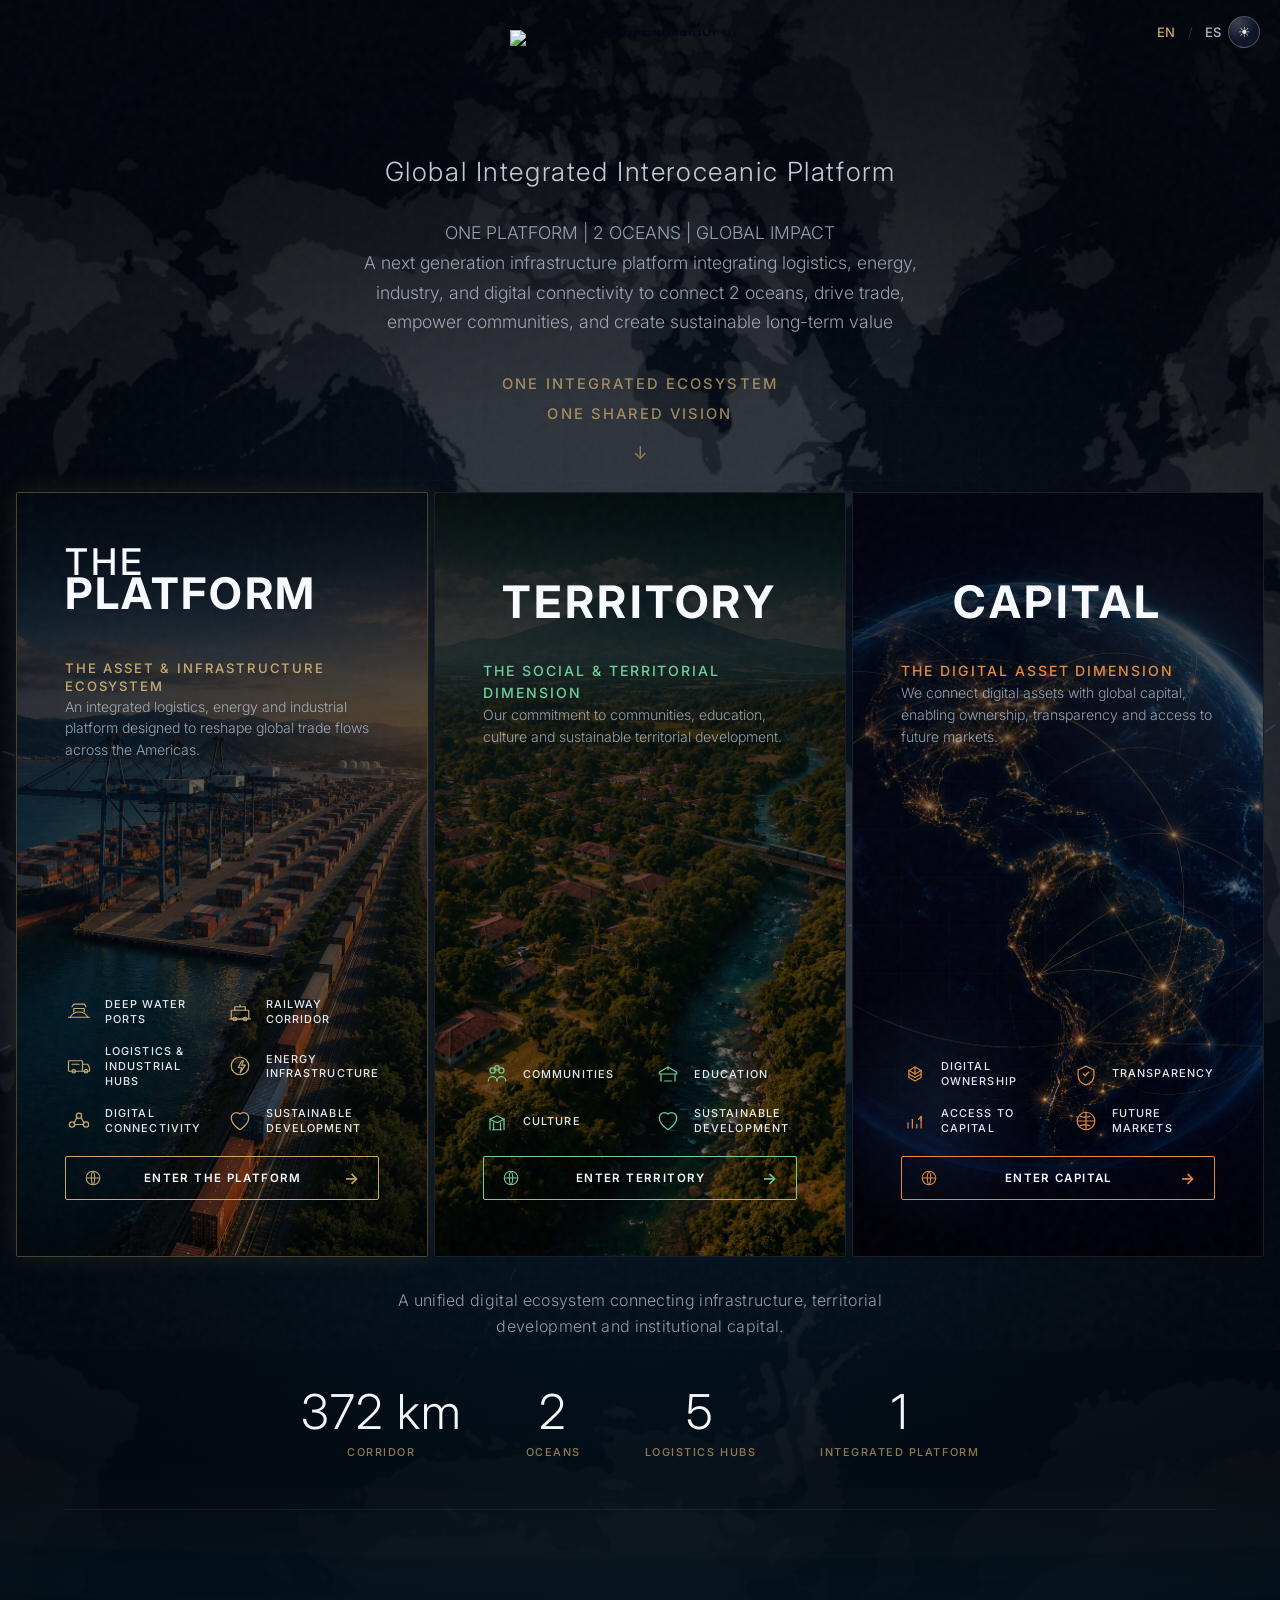
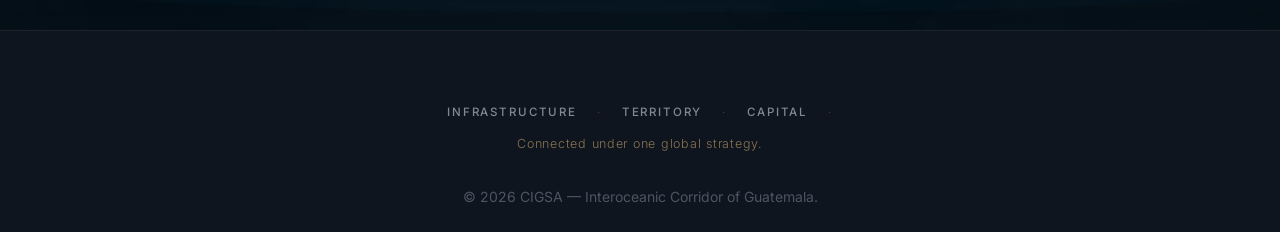
==== commit 4ca055e1: "Add files via upload" ====
--- a/index.html
+++ b/index.html
@@ -1,151 +1,278 @@
-﻿<!DOCTYPE html>
-<html lang="en">
-<head>
-    <meta charset="UTF-8">
-    <meta name="viewport" content="width=device-width, initial-scale=1.0">
-    <title>CIGSA — Global Integrated Interoceanic Infrastructure Platform</title>
-    <meta name="description" content="CIGSA — Global Integrated Interoceanic Infrastructure Platform. A unified digital ecosystem connecting infrastructure, territorial development and institutional capital across Guatemala.">
-    <link rel="stylesheet" href="styles.css">
-    <link href="https://fonts.googleapis.com/css2?family=Inter:wght@300;400;500;600;700&family=JetBrains+Mono:wght@400;500;700&display=swap" rel="stylesheet">
-</head>
-<body class="home-page ecosystem-landing" data-page="index">
-    <main class="ecosystem-home marine-portal marine-portal--page" id="ecosystem-home">
-        <div class="ecosystem-bg marine-portal__ocean" aria-hidden="true">
-            <div class="ecosystem-bg__night"></div>
-            <div class="ecosystem-bg__satellite">
-                <img src="./mapa.png" alt="" loading="eager">
-            </div>
-            <div class="ecosystem-bg__map">
-                <img src="./mapa.png" alt="" loading="eager">
-            </div>
-            <div class="ecosystem-bg__grid-lines"></div>
-            <svg class="ecosystem-bg__routes" viewBox="0 0 1440 900" preserveAspectRatio="xMidYMid slice" xmlns="http://www.w3.org/2000/svg">
-                <path class="trade-route trade-route--atlantic" d="M 80 320 C 280 380, 420 440, 620 490 S 900 520, 1100 380" />
-                <path class="trade-route trade-route--pacific" d="M 1360 260 C 1180 340, 980 420, 780 470 S 520 510, 320 600" />
-                <path class="trade-route trade-route--corridor" d="M 620 490 C 680 470, 720 455, 780 470" />
-                <path class="trade-route trade-route--north" d="M 720 455 C 740 320, 820 180, 980 120" />
-                <path class="trade-route trade-route--south" d="M 720 455 C 700 580, 660 720, 580 820" />
-                <circle class="trade-hub trade-hub--primary" cx="720" cy="468" r="5" />
-                <circle class="trade-hub trade-hub--pulse" cx="720" cy="468" r="14" />
-            </svg>
-            <div class="ecosystem-bg__particles" aria-hidden="true"></div>
-            <div class="marine-wave marine-wave--1"></div>
-            <div class="marine-wave marine-wave--2"></div>
-            <div class="marine-wave marine-wave--3"></div>
-            <div class="ecosystem-bg__vignette"></div>
-        </div>
-        <section class="ecosystem-hero" id="hero" aria-labelledby="portal-title">
-            <div class="ecosystem-hero__inner container">
-                <p class="ecosystem-hero__brand">CIGSA</p>
-                <h1 id="portal-title" class="ecosystem-hero__title">
-                    <span class="ecosystem-hero__line">Global Integrated</span>
-                    <span class="ecosystem-hero__line ecosystem-hero__line--emphasis">Interoceanic</span>
-                    <span class="ecosystem-hero__line ecosystem-hero__line--gold">Infrastructure Platform</span>
-                </h1>
-                <p class="ecosystem-hero__tagline">Building the next logistics corridor connecting<br>the Atlantic and Pacific through Guatemala.</p>
-                <p class="ecosystem-hero__vision">
-                    <span>Three connected ecosystems.</span>
-                    <span>One integrated vision.</span>
-                </p>
-                <a href="#portals" class="ecosystem-hero__scroll" aria-label="Scroll to portals">
-                    <span class="ecosystem-hero__scroll-line" aria-hidden="true"></span>
-                    <span class="ecosystem-hero__scroll-icon" aria-hidden="true">↓</span>
-                </a>
-            </div>
-        </section>
-
-        <section class="ecosystem-portals" id="portals" aria-label="CIGSA portals">
-            <div class="ecosystem-portals__inner container">
-            <p class="ecosystem-home__lead">A unified digital ecosystem connecting infrastructure, territorial development and institutional capital.</p>
-            <dl class="ecosystem-portals__stats">
-                <div class="ecosystem-portals__stat">
-                    <dt class="ecosystem-portals__stat-value">372 km</dt>
-                    <dd class="ecosystem-portals__stat-label">Corridor</dd>
-                </div>
-                <div class="ecosystem-portals__stat">
-                    <dt class="ecosystem-portals__stat-value">2</dt>
-                    <dd class="ecosystem-portals__stat-label">Oceans</dd>
-                </div>
-                <div class="ecosystem-portals__stat">
-                    <dt class="ecosystem-portals__stat-value">5</dt>
-                    <dd class="ecosystem-portals__stat-label">Logistics Hubs</dd>
-                </div>
-                <div class="ecosystem-portals__stat">
-                    <dt class="ecosystem-portals__stat-value">1</dt>
-                    <dd class="ecosystem-portals__stat-label">Integrated Platform</dd>
-                </div>
-            </dl>
-            <div class="ecosystem-home__grid marine-portal__grid portal-panels" data-portal-panels>
-                <a href="platform.html" class="portal-card portal-card--featured" data-portal-card>
-                    <div class="portal-card__media" aria-hidden="true">
-                        <img src="./barc01.jpeg" alt="" loading="lazy">
-                    </div>
-                    <div class="portal-card__overlay" aria-hidden="true"></div>
-                    <div class="portal-card__content">
-                    <h2 class="portal-card__title">THE PLATFORM</h2>
-                    <p class="portal-card__kicker">Global Infrastructure</p>
-                    <p class="portal-card__metric">372 km Interoceanic Corridor</p>
-                    <ul class="portal-card__list portal-card__list--tags">
-                        <li>Ports</li>
-                        <li>Rail</li>
-                        <li>Energy</li>
-                        <li>Logistics</li>
-                        <li>Industrial Parks</li>
-                    </ul>
-                    <span class="portal-card__cta">Enter Platform →</span>
-                    </div>
-                </a>
-                <a href="https://www.larutadelfuturo.com/" class="portal-card portal-card--ruta" target="_blank" rel="noopener noreferrer" data-portal-card>
-                    <div class="portal-card__media portal-card__media--territory" aria-hidden="true">
-                        <img src="./barc.jpeg" alt="" loading="lazy">
-                    </div>
-                    <div class="portal-card__overlay" aria-hidden="true"></div>
-                    <div class="portal-card__content">
-                    <h2 class="portal-card__title">TERRITORY</h2>
-                    <p class="portal-card__subtitle">The Guatemalan territorial dimension.</p>
-                    <ul class="portal-card__list portal-card__list--tags">
-                        <li>Communities</li>
-                        <li>Education</li>
-                        <li>Development</li>
-                        <li>Culture</li>
-                    </ul>
-                    <span class="portal-card__cta portal-card__cta--external">Explore Territory →</span>
-                    </div>
-                </a>
-                <a href="https://coingt.com/index.html" class="portal-card portal-card--coingt" target="_blank" rel="noopener noreferrer" data-portal-card>
-                    <div class="portal-card__media portal-card__media--capital" aria-hidden="true">
-                        <img src="./mapa.png" alt="" loading="lazy">
-                    </div>
-                    <div class="portal-card__overlay" aria-hidden="true"></div>
-                    <div class="portal-card__content">
-                    <h2 class="portal-card__title">CAPITAL</h2>
-                    <p class="portal-card__subtitle">Institutional investment environment.</p>
-                    <ul class="portal-card__list portal-card__list--tags">
-                        <li>Investment Model</li>
-                        <li>BOT Structure</li>
-                        <li>COINGT</li>
-                        <li>Investor Relations</li>
-                    </ul>
-                    <span class="portal-card__cta portal-card__cta--external">Explore Capital →</span>
-                    </div>
-                </a>
-            </div>
-            </div>
-        </section>
-    </main>
-
-    <footer class="footer footer-ecosystem">
-        <div class="container footer-content">
-            <p class="ecosystem-home__footnote ecosystem-home__footnote--footer">
-                <span class="ecosystem-home__footnote-item">Infrastructure</span>
-                <span class="ecosystem-home__footnote-item">Territory</span>
-                <span class="ecosystem-home__footnote-item">Capital</span>
-                <span class="ecosystem-home__footnote-tagline">Connected under one global strategy.</span>
-            </p>
-            <p class="footer-copy">© 2026 CIGSA — Interoceanic Corridor of Guatemala.</p>
-        </div>
-    </footer>
-
-    <script src="script.js"></script>
-</body>
-</html>
+﻿<!DOCTYPE html>
+<html lang="en">
+<head>
+    <meta charset="UTF-8">
+    <meta name="viewport" content="width=device-width, initial-scale=1.0">
+    <title>CIGSA — Global Integrated Interoceanic Infrastructure Platform</title>
+    <meta name="description" content="CIGSA — Global Integrated Interoceanic Infrastructure Platform. A unified digital ecosystem connecting infrastructure, territorial development and institutional capital across Guatemala.">
+    <link rel="stylesheet" href="styles.css">
+    <link href="https://fonts.googleapis.com/css2?family=Inter:wght@300;400;500;600;700&family=JetBrains+Mono:wght@400;500;700&display=swap" rel="stylesheet">
+    <script>
+        (function () {
+            var theme = localStorage.getItem('cigsa-theme');
+            if (theme === 'light' || theme === 'dark') {
+                document.documentElement.setAttribute('data-theme', theme);
+            }
+        })();
+    </script>
+</head>
+<body class="home-page ecosystem-landing" data-page="index">
+    <nav class="navbar navbar--ecosystem">
+        <div class="nav-container nav-container--ecosystem">
+
+            <div class="nav-right">
+                <div class="lang-switch" aria-label="Language">
+                    <button class="lang-btn" type="button" data-lang="en" aria-pressed="true">EN</button>
+                    <span class="lang-sep">/</span>
+                    <button class="lang-btn" type="button" data-lang="es" aria-pressed="false">ES</button>
+                </div>
+                <button class="theme-toggle" type="button" aria-label="Toggle light/dark theme">
+                    <span class="theme-toggle__icon theme-toggle__icon--sun" aria-hidden="true">☀</span>
+                    <span class="theme-toggle__icon theme-toggle__icon--moon" aria-hidden="true">☾</span>
+                </button>
+            </div>
+        </div>
+    </nav>
+    <main class="ecosystem-home marine-portal marine-portal--page" id="ecosystem-home">
+        <div class="ecosystem-bg marine-portal__ocean" aria-hidden="true">
+            <div class="ecosystem-bg__night"></div>
+            <div class="ecosystem-bg__satellite">
+                <img src="./mapa.png" alt="" loading="eager">
+            </div>
+            <div class="ecosystem-bg__map">
+                <img src="./mapa.png" alt="" loading="eager">
+            </div>
+            <div class="ecosystem-bg__grid-lines"></div>
+            <svg class="ecosystem-bg__routes" viewBox="0 0 1440 900" preserveAspectRatio="xMidYMid slice" xmlns="http://www.w3.org/2000/svg">
+                <path class="trade-route trade-route--atlantic" d="M 80 320 C 280 380, 420 440, 620 490 S 900 520, 1100 380" />
+                <path class="trade-route trade-route--pacific" d="M 1360 260 C 1180 340, 980 420, 780 470 S 520 510, 320 600" />
+                <path class="trade-route trade-route--corridor" d="M 620 490 C 680 470, 720 455, 780 470" />
+                <path class="trade-route trade-route--north" d="M 720 455 C 740 320, 820 180, 980 120" />
+                <path class="trade-route trade-route--south" d="M 720 455 C 700 580, 660 720, 580 820" />
+                <circle class="trade-hub trade-hub--primary" cx="720" cy="468" r="5" />
+                <circle class="trade-hub trade-hub--pulse" cx="720" cy="468" r="14" />
+            </svg>
+            <div class="ecosystem-bg__particles" aria-hidden="true"></div>
+            <div class="marine-wave marine-wave--1"></div>
+            <div class="marine-wave marine-wave--2"></div>
+            <div class="marine-wave marine-wave--3"></div>
+            <div class="ecosystem-bg__vignette"></div>
+        </div>
+        <section class="ecosystem-hero" id="hero" aria-labelledby="portal-title">
+            <div class="ecosystem-hero__inner container">
+                <p class="ecosystem-hero__brand">
+                    <img src="./img/logocigsa.png" alt="Interoceanic Corridor of Guatemala" width="100" height="100">
+                </p>
+                <h1 id="portal-title" class="ecosystem-hero__title">
+                    <span class="ecosystem-hero__line">Global Integrated Interoceanic Platform</span>
+                </h1>
+                <p class="ecosystem-hero__tagline">ONE PLATFORM | 2 OCEANS | GLOBAL IMPACT <br>
+                    A next generation infrastructure platform integrating logistics, energy, industry, and digital connectivity to connect 2 oceans, drive trade, empower communities, and create sustainable long-term value</p>
+                <p class="ecosystem-hero__vision">
+                    <span>ONE INTEGRATED ECOSYSTEM</span>
+                    <span>ONE SHARED VISION</span>
+                </p>
+                <a href="#portals" class="ecosystem-hero__scroll" aria-label="Scroll to portals">
+                    <span class="ecosystem-hero__scroll-line" aria-hidden="true"></span>
+                    <span class="ecosystem-hero__scroll-icon" aria-hidden="true">↓</span>
+                </a>
+            </div>
+        </section>
+
+        <section class="ecosystem-portals" id="portals" aria-label="CIGSA portals">
+      
+            <div class="ecosystem-home__grid marine-portal__grid portal-panels" data-portal-panels>
+                <a href="platform.html" class="portal-card portal-card--featured" data-portal-card>
+                    <div class="portal-card__media" aria-hidden="true">
+                        <img src="./barc01.jpeg" alt="" loading="lazy">
+                    </div>
+                    <div class="portal-card__overlay" aria-hidden="true"></div>
+                    <div class="portal-card__content portal-card__content--platform">
+                    <h2 class="portal-card__title portal-card__title--platform">
+                        <span class="portal-card__title-the">THE</span>
+                        <span class="portal-card__title-main">PLATFORM</span>
+                    </h2>
+                    <p class="portal-card__ecosystem">THE ASSET &amp; INFRASTRUCTURE ECOSYSTEM</p>
+                    <p class="portal-card__desc">An integrated logistics, energy and industrial platform designed to reshape global trade flows across the Americas.</p>
+                    <ul class="portal-card__infra-grid" aria-label="Platform infrastructure">
+                        <li class="portal-card__infra-item">
+                            <span class="portal-card__infra-icon" aria-hidden="true">
+                                <svg viewBox="0 0 32 32" fill="none" stroke="currentColor" stroke-width="1.4" stroke-linecap="round" stroke-linejoin="round"><path d="M4 22h24"/><path d="M6 22c2-4 6-6 10-6s8 2 10 6"/><path d="M10 16V12h12v4"/><path d="M8 10l2-3h12l2 3"/></svg>
+                            </span>
+                            <span class="portal-card__infra-label">DEEP WATER PORTS</span>
+                        </li>
+                        <li class="portal-card__infra-item">
+                            <span class="portal-card__infra-icon" aria-hidden="true">
+                                <svg viewBox="0 0 32 32" fill="none" stroke="currentColor" stroke-width="1.4" stroke-linecap="round" stroke-linejoin="round"><rect x="6" y="14" width="20" height="10" rx="1"/><path d="M10 14V10h12v4"/><path d="M4 24h24"/><circle cx="10" cy="24" r="2"/><circle cx="22" cy="24" r="2"/><path d="M16 8v2"/></svg>
+                            </span>
+                            <span class="portal-card__infra-label">RAILWAY CORRIDOR</span>
+                        </li>
+                        <li class="portal-card__infra-item">
+                            <span class="portal-card__infra-icon" aria-hidden="true">
+                                <svg viewBox="0 0 32 32" fill="none" stroke="currentColor" stroke-width="1.4" stroke-linecap="round" stroke-linejoin="round"><rect x="4" y="10" width="16" height="12" rx="1"/><path d="M20 14h6l2 4v4h-8"/><circle cx="10" cy="22" r="2"/><circle cx="24" cy="22" r="2"/><path d="M8 14h8"/></svg>
+                            </span>
+                            <span class="portal-card__infra-label">LOGISTICS &amp; INDUSTRIAL HUBS</span>
+                        </li>
+                        <li class="portal-card__infra-item">
+                            <span class="portal-card__infra-icon" aria-hidden="true">
+                                <svg viewBox="0 0 32 32" fill="none" stroke="currentColor" stroke-width="1.4" stroke-linecap="round" stroke-linejoin="round"><circle cx="16" cy="16" r="10"/><path d="M18 10l-4 8h4l-2 6 6-9h-4l2-5z"/></svg>
+                            </span>
+                            <span class="portal-card__infra-label">ENERGY INFRASTRUCTURE</span>
+                        </li>
+                        <li class="portal-card__infra-item">
+                            <span class="portal-card__infra-icon" aria-hidden="true">
+                                <svg viewBox="0 0 32 32" fill="none" stroke="currentColor" stroke-width="1.4" stroke-linecap="round" stroke-linejoin="round"><circle cx="8" cy="20" r="3"/><circle cx="24" cy="20" r="3"/><circle cx="16" cy="10" r="3"/><path d="M10.5 18l3-6M21.5 18l-3-6M11 20h10"/></svg>
+                            </span>
+                            <span class="portal-card__infra-label">DIGITAL CONNECTIVITY</span>
+                        </li>
+                        <li class="portal-card__infra-item">
+                            <span class="portal-card__infra-icon" aria-hidden="true">
+                                <svg viewBox="0 0 32 32" fill="none" stroke="currentColor" stroke-width="1.4" stroke-linecap="round" stroke-linejoin="round"><path d="M16 26c-6-4-10-8-10-14a6 6 0 0 1 10-4 6 6 0 0 1 10 4c0 6-4 10-10 14z"/></svg>
+                            </span>
+                            <span class="portal-card__infra-label">SUSTAINABLE DEVELOPMENT</span>
+                        </li>
+                    </ul>
+                    <span class="portal-card__cta portal-card__cta--platform">
+                        <span class="portal-card__cta-globe" aria-hidden="true">
+                            <svg viewBox="0 0 24 24" fill="none" stroke="currentColor" stroke-width="1.4"><circle cx="12" cy="12" r="9"/><path d="M3 12h18M12 3c3 3 3 15 0 18M12 3c-3 3-3 15 0 18"/></svg>
+                        </span>
+                        <span class="portal-card__cta-text">ENTER THE PLATFORM</span>
+                        <span class="portal-card__cta-arrow" aria-hidden="true">→</span>
+                    </span>
+                    </div>
+                </a>
+                <a href="https://www.larutadelfuturo.com/" class="portal-card portal-card--ruta" target="_blank" rel="noopener noreferrer" data-portal-card>
+                    <div class="portal-card__media portal-card__media--territory" aria-hidden="true">
+                        <img src="./barc.jpeg" alt="" loading="lazy">
+                    </div>
+                    <div class="portal-card__overlay" aria-hidden="true"></div>
+                    <div class="portal-card__content portal-card__content--territory">
+                        <br>
+                    <h2 class="portal-card__title portal-card__title--territory">TERRITORY</h2>
+                    <p class="portal-card__layer portal-card__layer--territory">The Social &amp; Territorial Dimension</p>
+                  
+                    <p class="portal-card__desc portal-card__desc--territory">Our commitment to communities, education, culture and sustainable territorial development.</p>
+                    <ul class="portal-card__territory-grid" aria-label="Territory pillars">
+                        <li class="portal-card__territory-grid-item">
+                            <span class="portal-card__territory-grid-icon" aria-hidden="true">
+                                <svg viewBox="0 0 32 32" fill="none" stroke="currentColor" stroke-width="1.4" stroke-linecap="round" stroke-linejoin="round"><circle cx="11" cy="12" r="3"/><circle cx="21" cy="12" r="3"/><path d="M6 24c0-3 2.5-5 5-5s5 2 5 5"/><path d="M16 24c0-3 2.5-5 5-5s5 2 5 5"/><circle cx="16" cy="9" r="2.5"/></svg>
+                            </span>
+                            <span class="portal-card__territory-grid-label">COMMUNITIES</span>
+                        </li>
+                        <li class="portal-card__territory-grid-item">
+                            <span class="portal-card__territory-grid-icon" aria-hidden="true">
+                                <svg viewBox="0 0 32 32" fill="none" stroke="currentColor" stroke-width="1.4" stroke-linecap="round" stroke-linejoin="round"><path d="M6 14l10-6 10 6v2H6v-2z"/><path d="M8 16v8"/><path d="M24 16v8"/><path d="M12 24h8"/><path d="M16 8v3"/></svg>
+                            </span>
+                            <span class="portal-card__territory-grid-label">EDUCATION</span>
+                        </li>
+                        <li class="portal-card__territory-grid-item">
+                            <span class="portal-card__territory-grid-icon" aria-hidden="true">
+                                <svg viewBox="0 0 32 32" fill="none" stroke="currentColor" stroke-width="1.4" stroke-linecap="round" stroke-linejoin="round"><path d="M8 26V14l8-4 8 4v12"/><path d="M8 14l8 4 8-4"/><path d="M12 18v8"/><path d="M20 18v8"/><path d="M11 26h10"/></svg>
+                            </span>
+                            <span class="portal-card__territory-grid-label">CULTURE</span>
+                        </li>
+                        <li class="portal-card__territory-grid-item">
+                            <span class="portal-card__territory-grid-icon" aria-hidden="true">
+                                <svg viewBox="0 0 32 32" fill="none" stroke="currentColor" stroke-width="1.4" stroke-linecap="round" stroke-linejoin="round"><path d="M16 26c-6-4-10-8-10-14a6 6 0 0 1 10-4 6 6 0 0 1 10 4c0 6-4 10-10 14z"/></svg>
+                            </span>
+                            <span class="portal-card__territory-grid-label">SUSTAINABLE DEVELOPMENT</span>
+                        </li>
+                    </ul>
+                    <span class="portal-card__cta portal-card__cta--territory">
+                        <span class="portal-card__cta-globe" aria-hidden="true">
+                            <svg viewBox="0 0 24 24" fill="none" stroke="currentColor" stroke-width="1.4"><circle cx="12" cy="12" r="9"/><path d="M3 12h18M12 3c3 3 3 15 0 18M12 3c-3 3-3 15 0 18"/></svg>
+                        </span>
+                        <span class="portal-card__cta-text">ENTER TERRITORY</span>
+                        <span class="portal-card__cta-arrow" aria-hidden="true">→</span>
+                    </span>
+                    </div>
+                </a>
+                <a href="https://coingt.com/index.html" class="portal-card portal-card--coingt" target="_blank" rel="noopener noreferrer" data-portal-card>
+                    <div class="portal-card__media portal-card__media--capital" aria-hidden="true">
+                        <img src="./Coin.jpeg" alt="" loading="lazy">
+                    </div>
+                    <div class="portal-card__overlay" aria-hidden="true"></div>
+                    <div class="portal-card__content portal-card__content--capital">
+                        <br>
+                    <h2 class="portal-card__title portal-card__title--capital">CAPITAL</h2>
+                    <p class="portal-card__layer">The Digital Asset  dimension</p>
+                   
+                    <p class="portal-card__desc portal-card__desc--capital">We connect digital assets with global capital, enabling ownership, transparency and access to future markets.</p>
+                    <ul class="portal-card__capital-grid" aria-label="Capital capabilities">
+                        <li class="portal-card__capital-grid-item">
+                            <span class="portal-card__capital-grid-icon" aria-hidden="true">
+                                <svg viewBox="0 0 32 32" fill="none" stroke="currentColor" stroke-width="1.4" stroke-linecap="round" stroke-linejoin="round"><path d="M16 8l7 4v8l-7 4-7-4v-8l7-4z"/><path d="M16 8v8"/><path d="M9 12l7 4 7-4"/><path d="M23 16l-7 4-7-4"/></svg>
+                            </span>
+                            <span class="portal-card__capital-grid-label">DIGITAL OWNERSHIP</span>
+                        </li>
+                        <li class="portal-card__capital-grid-item">
+                            <span class="portal-card__capital-grid-icon" aria-hidden="true">
+                                <svg viewBox="0 0 32 32" fill="none" stroke="currentColor" stroke-width="1.4" stroke-linecap="round" stroke-linejoin="round"><path d="M16 7l9 4.5v6c0 5.5-4 9.5-9 11-5-1.5-9-5.5-9-11v-6L16 7z"/><path d="M13 16l2 2 4-4"/></svg>
+                            </span>
+                            <span class="portal-card__capital-grid-label">TRANSPARENCY</span>
+                        </li>
+                        <li class="portal-card__capital-grid-item">
+                            <span class="portal-card__capital-grid-icon" aria-hidden="true">
+                                <svg viewBox="0 0 32 32" fill="none" stroke="currentColor" stroke-width="1.4" stroke-linecap="round" stroke-linejoin="round"><path d="M8 24V18"/><path d="M13 24V14"/><path d="M18 24V20"/><path d="M23 24V11"/><path d="M23 11l-3 3"/><path d="M23 11v4"/></svg>
+                            </span>
+                            <span class="portal-card__capital-grid-label">ACCESS TO CAPITAL</span>
+                        </li>
+                        <li class="portal-card__capital-grid-item">
+                            <span class="portal-card__capital-grid-icon" aria-hidden="true">
+                                <svg viewBox="0 0 32 32" fill="none" stroke="currentColor" stroke-width="1.4" stroke-linecap="round" stroke-linejoin="round"><circle cx="16" cy="16" r="10"/><path d="M16 6v20"/><path d="M6 16h20"/><path d="M9.5 10.5c2.5 1.5 8.5 1.5 11 0"/><path d="M9.5 21.5c2.5-1.5 8.5-1.5 11 0"/></svg>
+                            </span>
+                            <span class="portal-card__capital-grid-label">FUTURE MARKETS</span>
+                        </li>
+                    </ul>
+                    <span class="portal-card__cta portal-card__cta--capital">
+                        <span class="portal-card__cta-globe" aria-hidden="true">
+                            <svg viewBox="0 0 24 24" fill="none" stroke="currentColor" stroke-width="1.4"><circle cx="12" cy="12" r="9"/><path d="M3 12h18M12 3c3 3 3 15 0 18M12 3c-3 3-3 15 0 18"/></svg>
+                        </span>
+                        <span class="portal-card__cta-text">ENTER CAPITAL</span>
+                        <span class="portal-card__cta-arrow" aria-hidden="true">→</span>
+                    </span>
+                    </div>
+                </a>
+            </div>
+            </div>
+            <div class="ecosystem-portals__inner container">
+                <p class="ecosystem-home__lead">A unified digital ecosystem connecting infrastructure, territorial development and institutional capital.</p>
+                <dl class="ecosystem-portals__stats">
+                    <div class="ecosystem-portals__stat">
+                        <dt class="ecosystem-portals__stat-value">372 km</dt>
+                        <dd class="ecosystem-portals__stat-label">Corridor</dd>
+                    </div>
+                    <div class="ecosystem-portals__stat">
+                        <dt class="ecosystem-portals__stat-value">2</dt>
+                        <dd class="ecosystem-portals__stat-label">Oceans</dd>
+                    </div>
+                    <div class="ecosystem-portals__stat">
+                        <dt class="ecosystem-portals__stat-value">5</dt>
+                        <dd class="ecosystem-portals__stat-label">Logistics Hubs</dd>
+                    </div>
+                    <div class="ecosystem-portals__stat">
+                        <dt class="ecosystem-portals__stat-value">1</dt>
+                        <dd class="ecosystem-portals__stat-label">Integrated Platform</dd>
+                    </div>
+                </dl>
+        </section>
+    </main>
+
+    <footer class="footer footer-ecosystem">
+        <div class="container footer-content">
+            <p class="ecosystem-home__footnote ecosystem-home__footnote--footer">
+                <span class="ecosystem-home__footnote-item">Infrastructure</span>
+                <span class="ecosystem-home__footnote-item">Territory</span>
+                <span class="ecosystem-home__footnote-item">Capital</span>
+                <span class="ecosystem-home__footnote-tagline">Connected under one global strategy.</span>
+            </p>
+            <p class="footer-copy">© 2026 CIGSA — Interoceanic Corridor of Guatemala.</p>
+        </div>
+    </footer>
+
+    <script src="translations.js"></script>
+    <script src="translations-pages.js"></script>
+    <script src="i18n.js"></script>
+    <script src="script.js"></script>
+</body>
+</html>
--- a/styles.css
+++ b/styles.css
@@ -27,6 +27,18 @@
     --transition: all 0.2s cubic-bezier(0.4, 0, 0.2, 1);
 }
 
+[data-theme="light"] {
+    --bg-primary: #f5f5f7;
+    --bg-secondary: #ffffff;
+    --bg-card: #ffffff;
+    --bg-card-hover: #f3f4f6;
+    --text-primary: #020617;
+    --text-secondary: #4b5563;
+    --text-muted: #9ca3af;
+    --border: #e5e7eb;
+    --border-light: #e5e7eb;
+}
+
 html {
     scroll-behavior: smooth;
 }
@@ -52,9 +64,6 @@
     left: 0;
     right: 0;
     z-index: 1000;
-    background: rgba(8, 11, 15, 0.85);
-    backdrop-filter: blur(20px);
-    border-bottom: 1px solid var(--border);
     padding: 16px 0;
     transition: background 0.35s ease, border-color 0.35s ease;
 }
@@ -74,14 +83,40 @@
     border-bottom-color: transparent;
 }
 
+.navbar--ecosystem {
+  background-color: #00c9a700 !important;
+}
+
+
+.nav-container--ecosystem {
+   
+}
+
+.nav-logo--ecosystem img {
+    display: block;
+    height: 36px;
+    width: auto;
+    max-width: 160px;
+    object-fit: contain;
+    margin-left: 30px;
+}
+
+.navbar--ecosystem .lang-btn {
+    color: rgba(240, 246, 252, 0.75);
+}
+
+.navbar--ecosystem .lang-btn.active {
+    color: var(--accent);
+}
+
+.navbar--ecosystem .lang-sep {
+    color: rgba(240, 246, 252, 0.45);
+}
+
 .nav-container {
-    max-width: 1360px;
-    margin: 0 auto;
-    padding: 0 24px;
-    display: flex;
-    position: relative;
-    align-items: center;
-    justify-content: space-between;
+    width: 100%;
+    display: flex;
+    justify-content: end;
 }
 
 .nav-logo {
@@ -90,6 +125,7 @@
     gap: 10px;
     text-decoration: none;
     color: inherit;
+    margin-left: 30px;
 }
 
 .logo-icon {
@@ -145,7 +181,7 @@
 .nav-right {
     display: flex;
     align-items: center;
-    gap: 20px;
+    margin-right: 20px;
 }
 
 .lang-switch {
@@ -181,6 +217,61 @@
 .lang-sep {
     opacity: 0.35;
     user-select: none;
+}
+
+.theme-toggle {
+    position: relative;
+    display: inline-flex;
+    align-items: center;
+    justify-content: center;
+    width: 32px;
+    height: 32px;
+    border-radius: 999px;
+    border: 1px solid rgba(148, 163, 184, 0.4);
+    background: radial-gradient(circle at 30% 20%, rgba(248, 250, 252, 0.2), transparent 55%), rgba(15, 23, 42, 0.9);
+    cursor: pointer;
+    padding: 0;
+    color: #e5e7eb;
+    transition: background 0.25s ease, border-color 0.25s ease, transform 0.2s ease, box-shadow 0.25s ease;
+}
+
+.theme-toggle:hover {
+    border-color: rgba(248, 250, 252, 0.7);
+    box-shadow: 0 0 0 1px rgba(15, 23, 42, 0.8), 0 0 0 4px rgba(148, 163, 184, 0.35);
+}
+
+.theme-toggle__icon {
+    font-size: 14px;
+    line-height: 1;
+    position: absolute;
+    opacity: 0;
+    transform: scale(0.7);
+    transition: opacity 0.25s ease, transform 0.25s ease;
+}
+
+.theme-toggle__icon--moon {
+    opacity: 1;
+    transform: scale(1);
+}
+
+[data-theme="light"] .theme-toggle__icon--sun {
+    opacity: 1;
+    transform: scale(1);
+}
+
+[data-theme="light"] .theme-toggle__icon--moon {
+    opacity: 0;
+    transform: scale(0.7);
+}
+
+html:not([data-theme="light"]) .theme-toggle__icon--sun {
+    opacity: 0;
+    transform: scale(0.7);
+}
+
+html:not([data-theme="light"]) .theme-toggle__icon--moon {
+    opacity: 1;
+    transform: scale(1);
 }
 
 .btn-investor {
@@ -198,6 +289,7 @@
     text-decoration: none;
     letter-spacing: 0.02em;
     white-space: nowrap;
+    margin-left: 5px;
 }
 
 .btn-investor:hover {
@@ -224,13 +316,12 @@
 
 /* === HERO === */
 .hero {
-    min-height: 100vh;
+    min-height: 70vh;
     display: flex;
     flex-direction: column;
     justify-content: center;
     align-items: center;
     text-align: center;
-    padding: 120px 24px 80px;
     position: relative;
     background: radial-gradient(ellipse at 50% 50%, rgba(200, 169, 96, 0.03) 0%, transparent 70%);
 }
@@ -310,6 +401,103 @@
     padding: 32px 40px 0;
     border-top-color: rgba(255, 255, 255, 0.12);
     backdrop-filter: blur(2px);
+}
+
+.hero-home .hero-stats.hero-stats--strip {
+    position: relative;
+    width: 100%;
+    max-width: min(1280px, 100%);
+    margin-top: 64px;
+    padding: 28px 20px 0;
+    border-top: 1px solid rgba(255, 255, 255, 0.12);
+    backdrop-filter: blur(2px);
+    background: transparent;
+    display: grid;
+    grid-template-columns: repeat(6, 1fr);
+    grid-template-rows: repeat(2, auto);
+    gap: 0;
+    overflow: hidden;
+}
+
+.hero-home:has(.hero-stats--strip) {
+    padding-bottom: 0;
+}
+
+.hero-stats--strip .stat {
+    position: relative;
+    display: flex;
+    align-items: center;
+    gap: 12px;
+    min-width: 0;
+    padding: 14px 16px;
+    text-align: left;
+}
+
+.hero-stats--strip .stat:nth-child(n + 7) {
+    border-top: 1px solid rgba(255, 255, 255, 0.12);
+}
+
+.hero-stats--strip .stat:not(:nth-child(6n))::after {
+    content: '';
+    position: absolute;
+    top: 22%;
+    right: 0;
+    width: 1px;
+    height: 56%;
+    background: rgba(255, 255, 255, 0.12);
+}
+
+.hero-stats--strip .stat-icon {
+    flex: 0 0 32px;
+    width: 32px;
+    height: 32px;
+    color: var(--teal);
+}
+
+.hero-stats--strip .stat-icon svg {
+    width: 100%;
+    height: 100%;
+    display: block;
+}
+
+.hero-stats--strip .stat-body {
+    display: flex;
+    flex-direction: column;
+    gap: 2px;
+    min-width: 0;
+}
+
+.hero-stats--strip .stat-value {
+    font-family: var(--font-mono);
+    font-size: clamp(0.95rem, 1.2vw, 1.5rem);
+    font-weight: 700;
+    line-height: 1.15;
+    color: var(--teal);
+    margin: 0;
+    text-shadow: 0 2px 16px rgba(0, 0, 0, 0.5);
+}
+
+.hero-stats--strip .stat-value--text {
+    font-family: var(--font-sans, 'Inter', sans-serif);
+    font-size: clamp(0.72rem, 1vw, 0.85rem);
+    font-weight: 600;
+    line-height: 1.3;
+    color: var(--teal);
+    max-width: 9rem;
+}
+
+.hero-stats--strip .stat-label {
+    font-size: 11px;
+    font-weight: 400;
+    line-height: 1.35;
+    letter-spacing: 0.02em;
+    color: rgba(255, 255, 255, 0.65);
+    text-transform: none;
+}
+
+.hero-stats--strip .stat-value.counting {
+    color: var(--teal);
+    text-shadow: 0 0 20px rgba(0, 201, 167, 0.4);
 }
 
 .hero-home .stat-value {
@@ -2228,7 +2416,7 @@
     }
 
     .nav-container {
-        flex-wrap: wrap;
+      margin-right: 30px;
     }
 
     body.nav-open {
@@ -2239,6 +2427,38 @@
         flex-direction: column;
         gap: 24px;
         align-items: center;
+    }
+
+    .hero-stats--strip {
+        grid-template-columns: repeat(3, 1fr);
+        grid-template-rows: repeat(4, auto);
+    }
+
+    .hero-stats--strip .stat:nth-child(n + 7) {
+        border-top: none;
+    }
+
+    .hero-stats--strip .stat:nth-child(n + 4) {
+        border-top: 1px solid rgba(255, 255, 255, 0.12);
+    }
+
+    .hero-stats--strip .stat:not(:nth-child(6n))::after {
+        content: none;
+    }
+
+    .hero-stats--strip .stat:not(:nth-child(3n))::after {
+        content: '';
+        position: absolute;
+        top: 22%;
+        right: 0;
+        width: 1px;
+        height: 56%;
+        background: rgba(255, 255, 255, 0.12);
+    }
+
+    .hero-home .hero-stats.hero-stats--strip {
+        margin-top: 40px;
+        padding-top: 24px;
     }
 
     .hero h1 {
@@ -2344,9 +2564,9 @@
     display: flex;
     align-items: center;
     justify-content: center;
-    min-height: 100vh;
-    min-height: 100dvh;
-    padding: 72px 16px 48px;
+
+    
+
 }
 
 .ecosystem-hero__inner {
@@ -2357,16 +2577,21 @@
     max-width: 900px;
     position: relative;
     z-index: 1;
+    margin-top: 30px;
 }
 
 .ecosystem-hero__brand {
     margin: 0 0 28px;
-    font-size: clamp(2.4rem, 6vw, 4rem);
-    font-weight: 300;
-    letter-spacing: 0.42em;
-    text-indent: 0.42em;
-    color: rgba(240, 246, 252, 0.95);
-    line-height: 1;
+    line-height: 0;
+}
+
+.ecosystem-hero__brand img {
+    display: block;
+    width: clamp(160px, 32vw, 260px);
+    height: auto;
+    max-height: 100px;
+    object-fit: contain;
+    object-position: center;
 }
 
 .ecosystem-hero__title {
@@ -2425,7 +2650,7 @@
     flex-direction: column;
     align-items: center;
     gap: 10px;
-    margin-top: 56px;
+
     text-decoration: none;
     color: rgba(201, 169, 110, 0.65);
     transition: color 0.3s ease;
@@ -2438,7 +2663,7 @@
 .ecosystem-hero__scroll-line {
     display: block;
     width: 1px;
-    height: 48px;
+    height:0;
     background: linear-gradient(180deg, transparent, rgba(201, 169, 110, 0.5));
 }
 
@@ -2457,7 +2682,7 @@
 .ecosystem-portals {
     position: relative;
     z-index: 2;
-    padding: 180px 16px 64px;
+    padding: 30px  16px 64px;
 }
 
 .ecosystem-portals__inner {
@@ -2749,7 +2974,7 @@
 .marine-portal__lead {
     color: rgba(220, 230, 240, 0.65);
     max-width: 560px;
-    margin: 0 auto 48px;
+    margin: 30px auto 48px;
     text-align: center;
     line-height: 1.65;
     font-size: clamp(0.9rem, 1.5vw, 1rem);
@@ -2768,7 +2993,8 @@
     position: relative;
     display: flex;
     flex-direction: column;
-    justify-content: flex-end;
+    justify-content: flex-start;
+    align-items: flex-start;
     min-height: 85vh;
     min-height: 85dvh;
     padding: 0;
@@ -2802,6 +3028,7 @@
 .portal-card__media--territory img {
     object-position: center 55%;
     filter: saturate(1.15) hue-rotate(-18deg) brightness(0.9) contrast(1.05);
+    
 }
 
 .portal-card--ruta:hover .portal-card__media--territory img,
@@ -2814,13 +3041,13 @@
 }
 
 .portal-card__media--capital img {
-    object-position: center 42%;
-    filter: saturate(0.35) hue-rotate(210deg) brightness(0.65) contrast(1.35);
+    object-position: center center;
+    filter: saturate(0.85) brightness(0.88) contrast(1.1);
 }
 
 .portal-card--coingt:hover .portal-card__media--capital img,
 .portal-card--coingt:focus-within .portal-card__media--capital img {
-    filter: saturate(0.45) hue-rotate(210deg) brightness(0.75) contrast(1.4);
+    filter: saturate(0.95) brightness(0.95) contrast(1.12);
 }
 
 .portal-card__media--capital::before {
@@ -2858,25 +3085,25 @@
     position: absolute;
     inset: 0;
     z-index: 1;
-    background: linear-gradient(180deg, rgba(4, 8, 14, 0.35) 0%, rgba(4, 8, 14, 0.72) 45%, rgba(2, 5, 10, 0.94) 100%);
+    background: linear-gradient(180deg, rgba(2, 5, 10, 0.92) 0%, rgba(4, 8, 14, 0.55) 38%, rgba(4, 8, 14, 0.2) 100%);
     transition: background 0.5s ease;
 }
 
 .portal-card--featured .portal-card__overlay {
-    background: linear-gradient(180deg, rgba(4, 10, 18, 0.4) 0%, rgba(4, 10, 18, 0.75) 50%, rgba(2, 6, 12, 0.95) 100%);
+    background: linear-gradient(180deg, rgba(2, 6, 12, 0.94) 0%, rgba(4, 10, 18, 0.58) 42%, rgba(4, 10, 18, 0.18) 100%);
 }
 
 .portal-card--ruta .portal-card__overlay {
-    background: linear-gradient(180deg, rgba(6, 14, 12, 0.45) 0%, rgba(4, 12, 10, 0.78) 50%, rgba(2, 8, 8, 0.95) 100%);
+    background: linear-gradient(180deg, rgba(2, 8, 8, 0.94) 0%, rgba(4, 12, 10, 0.6) 42%, rgba(6, 14, 12, 0.2) 100%);
 }
 
 .portal-card--coingt .portal-card__overlay {
-    background: linear-gradient(180deg, rgba(4, 8, 18, 0.2) 0%, rgba(4, 10, 24, 0.5) 45%, rgba(2, 4, 14, 0.82) 100%);
+    background: linear-gradient(180deg, rgba(2, 4, 14, 0.88) 0%, rgba(4, 10, 24, 0.48) 40%, rgba(4, 8, 18, 0.15) 100%);
 }
 
 .portal-card--coingt:hover .portal-card__overlay,
 .portal-card--coingt:focus-within .portal-card__overlay {
-    background: linear-gradient(180deg, rgba(4, 8, 18, 0.12) 0%, rgba(4, 10, 24, 0.4) 45%, rgba(2, 4, 14, 0.75) 100%);
+    background: linear-gradient(180deg, rgba(2, 4, 14, 0.82) 0%, rgba(4, 10, 24, 0.42) 40%, rgba(4, 8, 18, 0.12) 100%);
 }
 
 .portal-card__content {
@@ -2886,7 +3113,8 @@
     flex-direction: column;
     gap: 10px;
     padding: clamp(32px, 5vw, 56px) clamp(28px, 4vw, 48px);
-    max-width: 640px;
+    max-width: 720px;
+    width: 100%;
     transition: opacity 0.45s ease, transform 0.55s cubic-bezier(0.22, 1, 0.36, 1);
 }
 
@@ -2930,11 +3158,11 @@
 
 .portal-card:hover,
 .portal-card:focus-within {
-    transform: translateY(-2px);
-    border-color: rgba(201, 169, 110, 0.35);
+    transform: translateY(-6px);
+    border-color: rgba(201, 169, 110, 0.45);
     box-shadow:
-        0 24px 64px rgba(0, 0, 0, 0.45),
-        0 0 48px rgba(201, 169, 110, 0.12),
+        0 16px 40px rgba(0, 0, 0, 0.35),
+        0 0 30px rgba(201, 169, 110, 0.18),
         inset 0 0 80px rgba(201, 169, 110, 0.04);
 }
 
@@ -2950,15 +3178,427 @@
 
 .portal-card:hover .portal-card__overlay,
 .portal-card:focus-within .portal-card__overlay {
-    background: linear-gradient(180deg, rgba(4, 8, 14, 0.25) 0%, rgba(4, 8, 14, 0.65) 45%, rgba(2, 5, 10, 0.88) 100%);
+    background: linear-gradient(180deg, rgba(2, 5, 10, 0.85) 0%, rgba(4, 8, 14, 0.5) 38%, rgba(4, 8, 14, 0.15) 100%);
 }
 
 .portal-card--featured {
-    border-color: rgba(201, 169, 110, 0.2);
+    border-color: rgba(201, 169, 110, 0.35);
+    box-shadow: 0 0 24px rgba(201, 169, 110, 0.12);
 }
 
 .portal-card--coingt:hover { border-color: rgba(100, 200, 255, 0.5); }
 .portal-card--ruta:hover { border-color: rgba(80, 200, 180, 0.45); }
+
+/* — Platform card only (reference layout) — */
+.portal-card--featured .portal-card__content--platform {
+    flex: 1;
+    align-self: stretch;
+    min-height: 100%;
+    max-width: 560px;
+    gap: 0;
+    padding-top: clamp(36px, 5vw, 52px);
+}
+
+.portal-card--featured .portal-card__title--platform {
+    display: flex;
+    flex-direction: column;
+    gap: 0;
+    margin: 0;
+    line-height: 0.95;
+    min-height: clamp(5rem, 9vw, 7.2rem);
+}
+
+.portal-card--featured .portal-card__title-the {
+    font-size: clamp(1.5rem, 3.1vw, 2.3rem);
+    font-weight: 500;
+    letter-spacing: 0.08em;
+    color: #f8fbff;
+    height: 27px;
+}
+
+.portal-card--featured .portal-card__title-main {
+    font-size: clamp(2.3rem, 3.4vw, 3.9rem);
+    font-weight: 700;
+    letter-spacing: 0.06em;
+    color: #f8fbff;
+    margin-top: 1px;
+}
+
+.portal-card--coingt .portal-card__title--capital,
+.portal-card--ruta .portal-card__title--territory {
+    font-size: clamp(2.4rem, 3.5vw, 4rem);
+    min-height: clamp(5rem, 9vw, 7.2rem);
+}
+
+.portal-card--featured .portal-card__ecosystem,
+.portal-card__layer {
+    margin: 0 ;
+    max-width: 420px;
+    font-size: clamp(0.72rem, 1.2vw, 0.82rem);
+    font-weight: 500;
+    letter-spacing: 0.14em;
+    line-height: 1.35;
+    text-transform: uppercase;
+}
+
+.portal-card--featured .portal-card__ecosystem {
+    color: #c9a96e;
+}
+
+.portal-card__desc,
+.portal-card__desc--capital,
+.portal-card__desc--territory {
+    margin: 0 0 28px;
+    max-width: 420px;
+    width: 100%;
+    align-self: flex-start;
+    font-size: clamp(0.88rem, 1.3vw, 0.95rem);
+    font-weight: 300;
+    line-height: 1.55;
+    color: rgba(240, 246, 252, 0.88);
+}
+
+.portal-card--featured .portal-card__infra-grid {
+    display: grid;
+    grid-template-columns: 1fr 1fr;
+    gap: 18px 10px;
+    margin-top: auto;
+    padding: 0;
+    list-style: none;
+}
+
+.portal-card--featured .portal-card__infra-item {
+    display: flex;
+    align-items: center;
+    gap: 12px;
+    margin: 0;
+}
+
+.portal-card--featured .portal-card__infra-icon {
+    flex: 0 0 28px;
+    width: 28px;
+    height: 28px;
+    color: #c9a96e;
+}
+
+.portal-card--featured .portal-card__infra-icon svg {
+    width: 100%;
+    height: 100%;
+    display: block;
+}
+
+.portal-card--featured .portal-card__infra-label {
+    font-size: 0.68rem;
+    font-weight: 500;
+    letter-spacing: 0.1em;
+    line-height: 1.35;
+    text-transform: uppercase;
+    color: rgba(248, 251, 255, 0.92);
+}
+
+.portal-card--featured .portal-card__cta--platform {
+    display: inline-flex;
+    align-items: center;
+    justify-content: space-between;
+    gap: 16px;
+    width: 100%;
+    max-width: 340px;
+    margin-top: 20px;
+    padding: 12px 18px;
+    border: 1px solid #c9a96e;
+    border-radius: 2px;
+    background: transparent;
+    color: #f8fbff;
+    font-size: 0.72rem;
+    font-weight: 600;
+    letter-spacing: 0.12em;
+    text-transform: uppercase;
+    transition: background 0.3s ease, color 0.3s ease;
+}
+
+.portal-card--featured:hover .portal-card__cta--platform,
+.portal-card--featured:focus-within .portal-card__cta--platform {
+    background: rgba(201, 169, 110, 0.08);
+    color: #fff;
+}
+
+.portal-card--featured .portal-card__cta-globe {
+    flex: 0 0 18px;
+    width: 18px;
+    height: 18px;
+    display: flex;
+    color: #c9a96e;
+}
+
+.portal-card--featured .portal-card__cta-globe svg {
+    width: 100%;
+    height: 100%;
+}
+
+.portal-card--featured .portal-card__cta-text {
+    flex: 1;
+    text-align: center;
+}
+
+.portal-card--featured .portal-card__cta-arrow {
+    flex: 0 0 auto;
+    font-size: 1rem;
+    line-height: 1;
+    color: #c9a96e;
+}
+
+/* — Capital card only (reference layout) — */
+.portal-card--coingt .portal-card__content--capital,
+.portal-card--ruta .portal-card__content--territory {
+    flex: 1;
+    align-self: stretch;
+    min-height: 100%;
+    max-width: 560px;
+    gap: 0;
+    padding-top: clamp(36px, 5vw, 52px);
+}
+
+.portal-card--coingt .portal-card__content--capital > br,
+.portal-card--ruta .portal-card__content--territory > br {
+    display: none;
+}
+
+.portal-card--coingt .portal-card__title--capital {
+    font-weight: 700;
+    letter-spacing: 0.08em;
+    line-height: 1;
+    color: #f8fbff;
+    display: flex;
+    text-align: center;
+    justify-content: center;
+    align-items: center;
+    margin: 0;
+    padding: 0;
+    line-height: 0.95;
+    min-height: clamp(5rem, 9vw, 7.2rem);
+}
+
+.portal-card__layer {
+    text-transform: uppercase;
+}
+
+.portal-card--coingt .portal-card__layer {
+    color: #e58a3e;
+}
+
+.portal-card--coingt .portal-card__accent-line {
+    display: block;
+    width: 0;
+    height: 2px;
+    margin: 0 0 16px;
+    background: #e58a3e;
+}
+
+.portal-card--coingt .portal-card__capital-grid {
+    display: grid;
+    grid-template-columns: 1fr 1fr;
+    gap: 18px 28px;
+    margin-top: auto;
+    padding: 0;
+    list-style: none;
+}
+
+.portal-card--coingt .portal-card__capital-grid-item {
+    display: flex;
+    align-items: center;
+    gap: 12px;
+    margin: 0;
+}
+
+.portal-card--coingt .portal-card__capital-grid-icon {
+    flex: 0 0 28px;
+    width: 28px;
+    height: 28px;
+    color: #e58a3e;
+}
+
+.portal-card--coingt .portal-card__capital-grid-icon svg {
+    width: 100%;
+    height: 100%;
+    display: block;
+}
+
+.portal-card--coingt .portal-card__capital-grid-label {
+    font-size: 0.68rem;
+    font-weight: 500;
+    letter-spacing: 0.1em;
+    line-height: 1.35;
+    text-transform: uppercase;
+    color: rgba(248, 251, 255, 0.92);
+}
+
+.portal-card--coingt .portal-card__cta--capital {
+    display: inline-flex;
+    align-items: center;
+    justify-content: space-between;
+    gap: 16px;
+    width: 100%;
+    max-width: 340px;
+    margin-top: 20px;
+    padding: 12px 18px;
+    border: 1px solid #e58a3e;
+    border-radius: 2px;
+    background: transparent;
+    color: #f8fbff;
+    font-size: 0.72rem;
+    font-weight: 600;
+    letter-spacing: 0.12em;
+    text-transform: uppercase;
+    transition: background 0.3s ease, color 0.3s ease;
+}
+
+.portal-card--coingt:hover .portal-card__cta--capital,
+.portal-card--coingt:focus-within .portal-card__cta--capital {
+    background: rgba(229, 138, 62, 0.1);
+    color: #fff;
+}
+
+.portal-card--coingt .portal-card__cta-globe {
+    flex: 0 0 18px;
+    width: 18px;
+    height: 18px;
+    display: flex;
+    color: #e58a3e;
+}
+
+.portal-card--coingt .portal-card__cta-globe svg {
+    width: 100%;
+    height: 100%;
+}
+
+.portal-card--coingt .portal-card__cta-text {
+    flex: 1;
+    text-align: center;
+}
+
+.portal-card--coingt .portal-card__cta-arrow {
+    flex: 0 0 auto;
+    font-size: 1rem;
+    line-height: 1;
+    color: #e58a3e;
+}
+
+/* — Territory card only (reference layout) — */
+.portal-card--ruta .portal-card__title--territory {
+    font-weight: 700;
+    letter-spacing: 0.08em;
+    line-height: 1;
+    color: #f8fbff;
+    display: flex;
+    text-align: center;
+    justify-content: center;
+    align-items: center;
+    margin: 0;
+    padding: 0;
+    line-height: 0.95;
+    min-height: clamp(5rem, 9vw, 7.2rem);
+}
+
+.portal-card--ruta .portal-card__layer--territory {
+    color: #6ecf9a;
+}
+
+.portal-card--ruta .portal-card__accent-line--territory {
+    display: block;
+    width: 36px;
+    height: 2px;
+    margin: 0 0 16px;
+    background: #6ecf9a;
+}
+
+.portal-card--ruta .portal-card__territory-grid {
+    display: grid;
+    grid-template-columns: 1fr 1fr;
+    gap: 18px 28px;
+    margin-top: auto;
+    padding: 0;
+    list-style: none;
+}
+
+.portal-card--ruta .portal-card__territory-grid-item {
+    display: flex;
+    align-items: center;
+    gap: 12px;
+    margin: 0;
+}
+
+.portal-card--ruta .portal-card__territory-grid-icon {
+    flex: 0 0 28px;
+    width: 28px;
+    height: 28px;
+    color: #6ecf9a;
+}
+
+.portal-card--ruta .portal-card__territory-grid-icon svg {
+    width: 100%;
+    height: 100%;
+    display: block;
+}
+
+.portal-card--ruta .portal-card__territory-grid-label {
+    font-size: 0.68rem;
+    font-weight: 500;
+    letter-spacing: 0.1em;
+    line-height: 1.35;
+    text-transform: uppercase;
+    color: rgba(248, 251, 255, 0.92);
+}
+
+.portal-card--ruta .portal-card__cta--territory {
+    display: inline-flex;
+    align-items: center;
+    justify-content: space-between;
+    gap: 16px;
+    width: 100%;
+    max-width: 340px;
+    margin-top: 20px;
+    padding: 12px 18px;
+    border: 1px solid #6ecf9a;
+    border-radius: 2px;
+    background: transparent;
+    color: #f8fbff;
+    font-size: 0.72rem;
+    font-weight: 600;
+    letter-spacing: 0.12em;
+    text-transform: uppercase;
+    transition: background 0.3s ease, color 0.3s ease;
+}
+
+.portal-card--ruta:hover .portal-card__cta--territory,
+.portal-card--ruta:focus-within .portal-card__cta--territory {
+    background: rgba(110, 207, 154, 0.1);
+    color: #fff;
+}
+
+.portal-card--ruta .portal-card__cta-globe {
+    flex: 0 0 18px;
+    width: 18px;
+    height: 18px;
+    display: flex;
+    color: #6ecf9a;
+}
+
+.portal-card--ruta .portal-card__cta-globe svg {
+    width: 100%;
+    height: 100%;
+}
+
+.portal-card--ruta .portal-card__cta-text {
+    flex: 1;
+    text-align: center;
+}
+
+.portal-card--ruta .portal-card__cta-arrow {
+    flex: 0 0 auto;
+    font-size: 1rem;
+    line-height: 1;
+    color: #6ecf9a;
+}
 
 .portal-card__badge {
     font-size: 0.65rem;
@@ -3019,7 +3659,7 @@
 }
 
 .portal-card__list {
-    flex: 1;
+    flex: 0;
     margin: 12px 0 0;
     padding: 0;
     list-style: none;
@@ -3106,12 +3746,12 @@
     color: rgba(201, 169, 110, 0.65);
 }
 
-/* — Cinematic expand panels (desktop) — */
+/* — Portal panels (desktop row, equal width) — */
 @media (min-width: 1025px) {
     .portal-panels {
         flex-direction: row;
         align-items: stretch;
-        gap: 4px;
+        gap: 6px;
         height: min(85vh, 880px);
         min-height: 520px;
     }
@@ -3120,59 +3760,6 @@
         flex: 1 1 0;
         min-height: unset;
         height: auto;
-        transition:
-            flex 0.65s cubic-bezier(0.22, 1, 0.36, 1),
-            border-color 0.4s ease,
-            box-shadow 0.45s ease,
-            opacity 0.45s ease;
-    }
-
-    .portal-panels.portal-panels--has-active .portal-card {
-        flex: 0.68 1 0;
-        opacity: 0.82;
-    }
-
-    .portal-panels.portal-panels--has-active .portal-card.portal-card--active {
-        flex: 2.45 1 0;
-        opacity: 1;
-        transform: none;
-        z-index: 2;
-    }
-
-    .portal-panels.portal-panels--has-active .portal-card:not(.portal-card--active) .portal-card__content {
-        opacity: 0.72;
-    }
-
-    .portal-panels.portal-panels--has-active .portal-card:not(.portal-card--active) .portal-card__kicker,
-    .portal-panels.portal-panels--has-active .portal-card:not(.portal-card--active) .portal-card__metric,
-    .portal-panels.portal-panels--has-active .portal-card:not(.portal-card--active) .portal-card__subtitle {
-        opacity: 0;
-        max-height: 0;
-        margin-top: 0;
-        overflow: hidden;
-    }
-
-    .portal-panels.portal-panels--has-active .portal-card:not(.portal-card--active) .portal-card__list--tags {
-        opacity: 0;
-        max-height: 0;
-        margin-top: 0;
-        overflow: hidden;
-        transition: opacity 0.35s ease, max-height 0.45s ease, margin 0.45s ease;
-    }
-
-    .portal-panels.portal-panels--has-active .portal-card.portal-card--active .portal-card__content {
-        opacity: 1;
-        max-width: 720px;
-    }
-
-    .portal-panels.portal-panels--has-active .portal-card.portal-card--active .portal-card__list--tags {
-        opacity: 1;
-        max-height: 180px;
-    }
-
-    .portal-panels .portal-card:hover,
-    .portal-panels .portal-card:focus-within {
-        transform: none;
     }
 }
 
@@ -3208,9 +3795,12 @@
     }
 
     .ecosystem-hero__brand {
-        letter-spacing: 0.28em;
-        text-indent: 0.28em;
         margin-bottom: 20px;
+    }
+
+    .ecosystem-hero__brand img {
+        width: clamp(30px, 42vw, 200px);
+        max-height: 72px;
     }
 
     .ecosystem-portals__stats {
@@ -3231,7 +3821,7 @@
     }
 
     .ecosystem-portals {
-        padding: 120px 12px 48px;
+        padding: 30px 12px 48px !important;
     }
 
     .portal-card {
@@ -3260,6 +3850,7 @@
     .ecosystem-home__lead,
     .marine-portal__lead {
         font-size: 0.88rem;
+        margin-top: 30px;
         margin-bottom: 20px;
     }
 
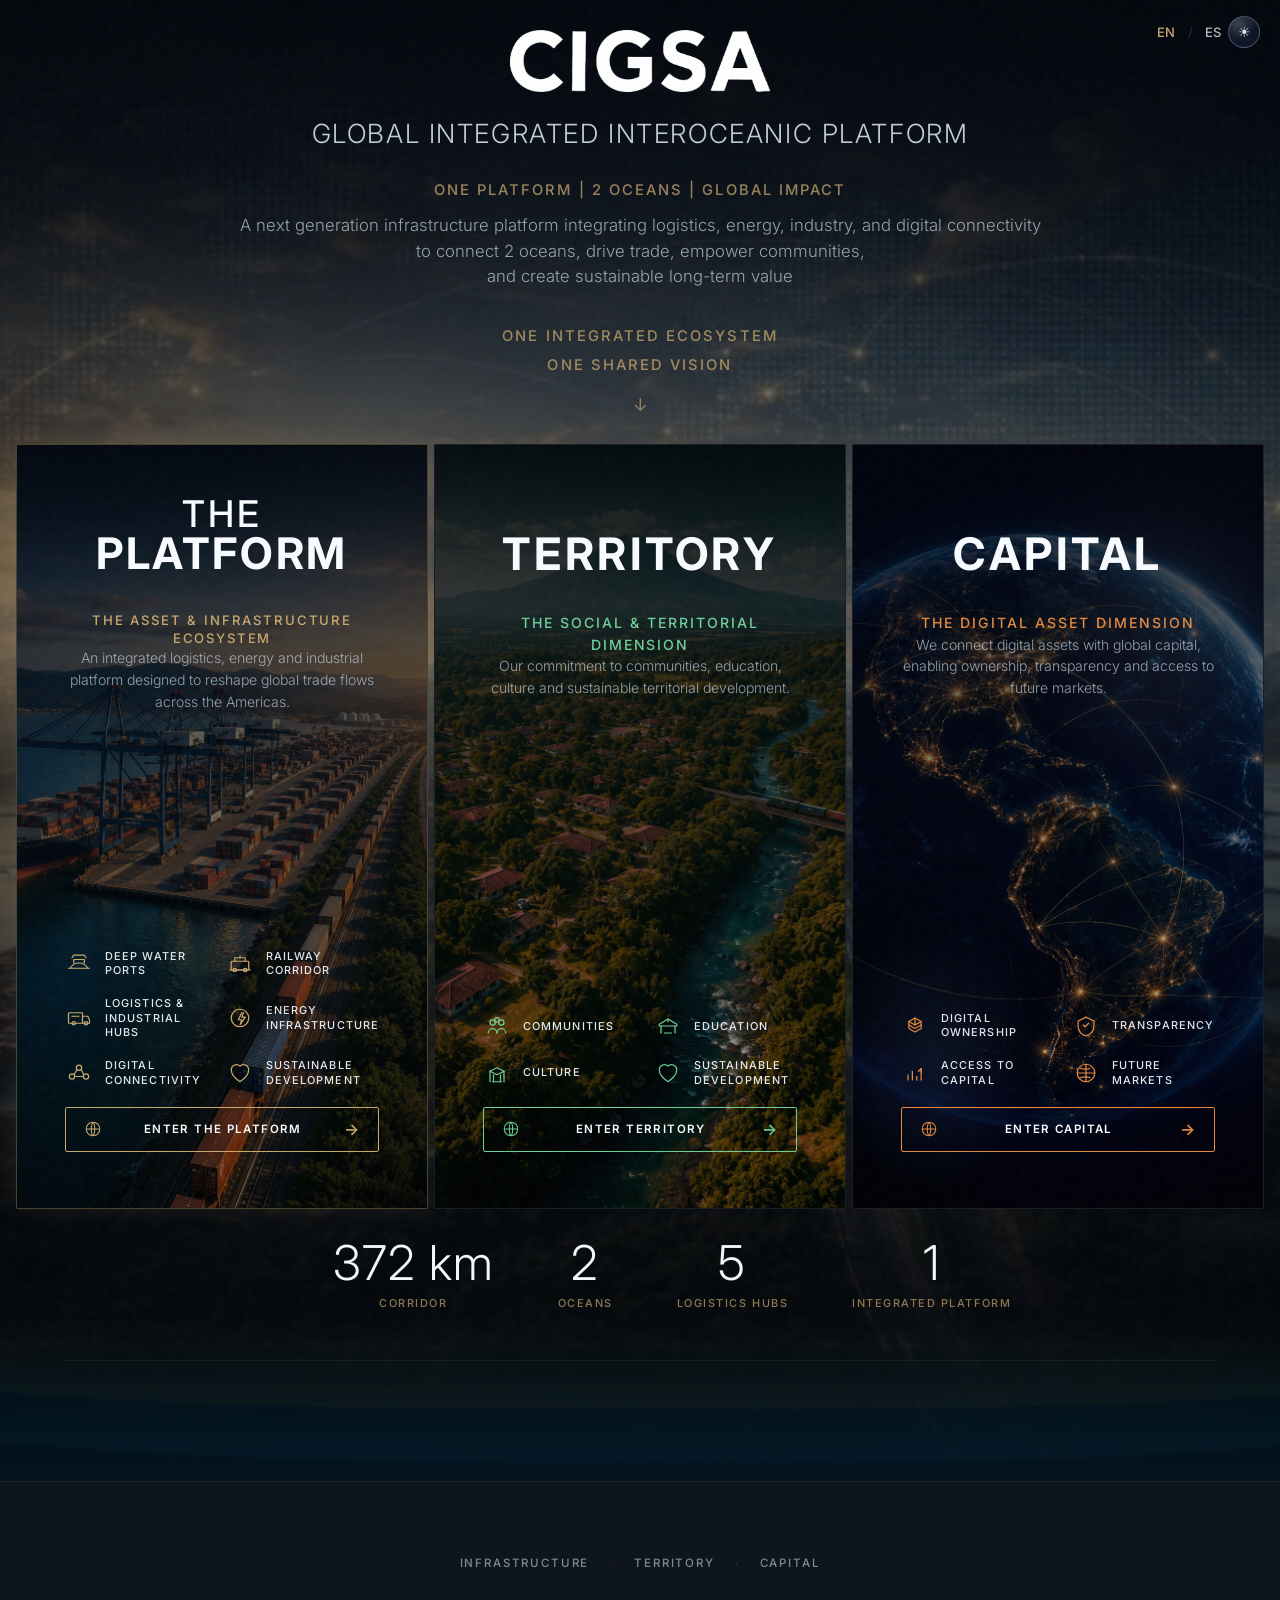
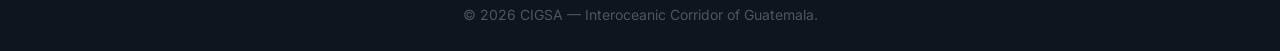
==== commit 5dcafc1f: "Refresh ecosystem landing hero, background, and footer links. Adds the panoramic hero image, gold ta" ====
--- a/index.html
+++ b/index.html
@@ -35,6 +35,9 @@
     </nav>
     <main class="ecosystem-home marine-portal marine-portal--page" id="ecosystem-home">
         <div class="ecosystem-bg marine-portal__ocean" aria-hidden="true">
+            <div class="ecosystem-bg__photo">
+                <img src="./img/platform-bg.png" alt="" loading="eager">
+            </div>
             <div class="ecosystem-bg__night"></div>
             <div class="ecosystem-bg__satellite">
                 <img src="./mapa.png" alt="" loading="eager">
@@ -64,10 +67,12 @@
                     <img src="./img/logocigsa.png" alt="Interoceanic Corridor of Guatemala" width="100" height="100">
                 </p>
                 <h1 id="portal-title" class="ecosystem-hero__title">
-                    <span class="ecosystem-hero__line">Global Integrated Interoceanic Platform</span>
+                    <span class="ecosystem-hero__line">GLOBAL INTEGRATED INTEROCEANIC PLATFORM</span>
                 </h1>
-                <p class="ecosystem-hero__tagline">ONE PLATFORM | 2 OCEANS | GLOBAL IMPACT <br>
-                    A next generation infrastructure platform integrating logistics, energy, industry, and digital connectivity to connect 2 oceans, drive trade, empower communities, and create sustainable long-term value</p>
+                <p class="ecosystem-hero__tagline">
+                    <span class="ecosystem-hero__tagline-head">ONE PLATFORM | 2 OCEANS | GLOBAL IMPACT</span>
+                    <span class="ecosystem-hero__tagline-body">A next generation infrastructure platform integrating logistics, energy, industry, and digital connectivity<br>to connect 2 oceans, drive trade, empower communities,<br>and create sustainable long-term value</span>
+                </p>
                 <p class="ecosystem-hero__vision">
                     <span>ONE INTEGRATED ECOSYSTEM</span>
                     <span>ONE SHARED VISION</span>
@@ -236,8 +241,8 @@
             </div>
             </div>
             <div class="ecosystem-portals__inner container">
-                <p class="ecosystem-home__lead">A unified digital ecosystem connecting infrastructure, territorial development and institutional capital.</p>
                 <dl class="ecosystem-portals__stats">
+                    <br>
                     <div class="ecosystem-portals__stat">
                         <dt class="ecosystem-portals__stat-value">372 km</dt>
                         <dd class="ecosystem-portals__stat-label">Corridor</dd>
@@ -261,10 +266,9 @@
     <footer class="footer footer-ecosystem">
         <div class="container footer-content">
             <p class="ecosystem-home__footnote ecosystem-home__footnote--footer">
-                <span class="ecosystem-home__footnote-item">Infrastructure</span>
-                <span class="ecosystem-home__footnote-item">Territory</span>
-                <span class="ecosystem-home__footnote-item">Capital</span>
-                <span class="ecosystem-home__footnote-tagline">Connected under one global strategy.</span>
+                <a href="platform.html" class="ecosystem-home__footnote-item">Infrastructure</a>
+                <a href="https://www.larutadelfuturo.com/" class="ecosystem-home__footnote-item" target="_blank" rel="noopener noreferrer">Territory</a>
+                <a href="https://coingt.com/index.html" class="ecosystem-home__footnote-item" target="_blank" rel="noopener noreferrer">Capital</a>
             </p>
             <p class="footer-copy">© 2026 CIGSA — Interoceanic Corridor of Guatemala.</p>
         </div>
--- a/styles.css
+++ b/styles.css
@@ -316,6 +316,7 @@
 
 /* === HERO === */
 .hero {
+    margin-top: 80px;
     min-height: 70vh;
     display: flex;
     flex-direction: column;
@@ -337,6 +338,7 @@
     inset: 0;
     z-index: 0;
     overflow: hidden;
+
 }
 
 .hero-bg img {
@@ -349,6 +351,7 @@
 }
 
 .hero-bg-overlay {
+    
     position: absolute;
     inset: 0;
     background:
@@ -2253,9 +2256,9 @@
     animation: stat-count-glow 1.5s ease-in-out;
 }
 
-.stat-value.counting {
+.platform-impact-value.counting {
     color: var(--teal);
-    text-shadow: 0 0 20px rgba(0,201,167,0.4);
+    text-shadow: 0 0 20px rgba(0, 201, 167, 0.4);
 }
 
 /* — Hover glow pulse on cards — */
@@ -2626,11 +2629,27 @@
 
 .ecosystem-hero__tagline {
     margin: 0 0 36px;
-    max-width: 560px;
-    font-size: clamp(0.95rem, 1.8vw, 1.1rem);
+    width: min(900px, 92vw);
+    max-width: min(900px, 92vw);
     font-weight: 300;
-    line-height: 1.7;
+    line-height: 1.5;
     color: rgba(200, 215, 230, 0.72);
+}
+
+.ecosystem-hero__tagline-head {
+    display: block;
+    margin-bottom: 12px;
+    font-size: clamp(0.8rem, 1.4vw, 0.92rem);
+    font-weight: 500;
+    letter-spacing: 0.14em;
+    text-transform: uppercase;
+    color: rgba(201, 169, 110, 0.75);
+}
+
+.ecosystem-hero__tagline-body {
+    display: block;
+    font-size: clamp(0.92rem, 1.45vw, 1.05rem);
+    line-height: 1.5;
 }
 
 .ecosystem-hero__vision {
@@ -2696,7 +2715,7 @@
     flex-wrap: wrap;
     justify-content: center;
     gap: clamp(28px, 6vw, 64px);
-    margin: 0 0 56px;
+    margin: 30px  0 56px;
     padding: 0 0 48px;
     border-bottom: 1px solid rgba(255, 255, 255, 0.06);
 }
@@ -2748,6 +2767,41 @@
     inset: 0;
     overflow: hidden;
     pointer-events: none;
+}
+
+.ecosystem-bg__photo {
+    position: absolute;
+    inset: 0;
+}
+
+.ecosystem-bg__photo img {
+    width: 100%;
+    height: 100%;
+    object-fit: cover;
+    object-position: center 38%;
+}
+
+.ecosystem-landing .ecosystem-bg__satellite,
+.ecosystem-landing .ecosystem-bg__map {
+    display: none;
+}
+
+.ecosystem-landing .ecosystem-bg__routes {
+    opacity: 0.18;
+}
+
+.ecosystem-landing .ecosystem-bg__night {
+    background:
+        linear-gradient(180deg,
+            rgba(4, 8, 14, 0.78) 0%,
+            rgba(4, 8, 14, 0.28) 38%,
+            rgba(4, 8, 14, 0.45) 62%,
+            rgba(4, 8, 14, 0.82) 100%),
+        radial-gradient(ellipse 90% 60% at 50% 42%, rgba(12, 28, 48, 0.35) 0%, transparent 65%);
+}
+
+.ecosystem-landing .marine-wave {
+    opacity: 0.35;
 }
 
 /* — Rich institutional background — */
@@ -3213,7 +3267,9 @@
     font-weight: 500;
     letter-spacing: 0.08em;
     color: #f8fbff;
-    height: 27px;
+    height: 35px;
+    text-align: center;
+   
 }
 
 .portal-card--featured .portal-card__title-main {
@@ -3222,6 +3278,7 @@
     letter-spacing: 0.06em;
     color: #f8fbff;
     margin-top: 1px;
+    text-align: center;
 }
 
 .portal-card--coingt .portal-card__title--capital,
@@ -3239,6 +3296,7 @@
     letter-spacing: 0.14em;
     line-height: 1.35;
     text-transform: uppercase;
+    text-align: center;
 }
 
 .portal-card--featured .portal-card__ecosystem {
@@ -3256,6 +3314,7 @@
     font-weight: 300;
     line-height: 1.55;
     color: rgba(240, 246, 252, 0.88);
+    text-align: center;
 }
 
 .portal-card--featured .portal-card__infra-grid {
@@ -3728,6 +3787,12 @@
     letter-spacing: 0.16em;
     text-transform: uppercase;
     color: rgba(220, 232, 244, 0.55);
+    text-decoration: none;
+    transition: color 0.25s ease;
+}
+
+a.ecosystem-home__footnote-item:hover {
+    color: rgba(201, 169, 110, 0.85);
 }
 
 .ecosystem-home__footnote-item:not(:last-of-type)::after {
@@ -3871,3 +3936,461 @@
         padding: 40px 32px;
     }
 }
+
+/* === PLATFORM PAGE SECTIONS === */
+.platform-section {
+    scroll-margin-top: 96px;
+}
+
+.platform-opportunity {
+    display: grid;
+    grid-template-columns: 1fr 1fr;
+    gap: 48px;
+    align-items: start;
+}
+
+.platform-infographic {
+    display: flex;
+    flex-direction: column;
+    gap: 0;
+    padding: 28px;
+    border: 1px solid var(--border);
+    border-radius: var(--radius-lg);
+    background: var(--bg-card);
+}
+
+.platform-infographic__node {
+    display: grid;
+    grid-template-columns: 40px 1fr;
+    grid-template-rows: auto auto;
+    gap: 2px 14px;
+    padding: 16px;
+    border-radius: var(--radius);
+    background: rgba(255, 255, 255, 0.02);
+    border: 1px solid var(--border);
+}
+
+.platform-infographic__node strong {
+    grid-column: 2;
+    font-size: 0.9rem;
+    color: var(--text-primary);
+}
+
+.platform-infographic__node > span:last-child {
+    grid-column: 2;
+    font-size: 0.78rem;
+    color: var(--text-muted);
+}
+
+.platform-infographic__icon {
+    grid-row: 1 / 3;
+    display: flex;
+    align-items: center;
+    justify-content: center;
+    width: 40px;
+    height: 40px;
+    border-radius: 50%;
+    background: rgba(0, 201, 167, 0.12);
+    color: var(--teal);
+    font-size: 1.1rem;
+}
+
+.platform-infographic__node--warn .platform-infographic__icon {
+    background: rgba(229, 138, 62, 0.15);
+    color: #e58a3e;
+}
+
+.platform-infographic__node--accent {
+    border-color: rgba(201, 169, 110, 0.45);
+}
+
+.platform-infographic__node--accent .platform-infographic__icon {
+    background: rgba(201, 169, 110, 0.15);
+    color: var(--accent);
+}
+
+.platform-infographic__arrow {
+    text-align: center;
+    color: var(--text-muted);
+    font-size: 1rem;
+    line-height: 1;
+    padding: 6px 0;
+}
+
+.platform-pillars--4 {
+    grid-template-columns: repeat(4, 1fr);
+}
+
+.platform-flow {
+    display: flex;
+    flex-wrap: wrap;
+    align-items: stretch;
+    justify-content: center;
+    gap: 8px;
+    margin-top: 40px;
+    padding: 28px 20px;
+    border: 1px solid var(--border);
+    border-radius: var(--radius-lg);
+    background: rgba(0, 0, 0, 0.2);
+}
+
+.platform-flow__step {
+    flex: 1 1 120px;
+    max-width: 160px;
+    padding: 16px 12px;
+    text-align: center;
+    border-radius: var(--radius);
+    border: 1px solid var(--border);
+    background: var(--bg-card);
+}
+
+.platform-flow__step strong {
+    display: block;
+    font-size: 0.82rem;
+    margin-bottom: 4px;
+    color: var(--text-primary);
+}
+
+.platform-flow__step > span:last-child {
+    font-size: 0.72rem;
+    color: var(--text-muted);
+    line-height: 1.4;
+}
+
+.platform-flow__num {
+    display: inline-flex;
+    align-items: center;
+    justify-content: center;
+    width: 24px;
+    height: 24px;
+    margin-bottom: 8px;
+    border-radius: 50%;
+    background: rgba(0, 201, 167, 0.15);
+    color: var(--teal);
+    font-family: var(--font-mono);
+    font-size: 0.72rem;
+    font-weight: 700;
+}
+
+.platform-flow__step--accent {
+    border-color: rgba(201, 169, 110, 0.4);
+}
+
+.platform-flow__step--accent .platform-flow__num {
+    background: rgba(201, 169, 110, 0.2);
+    color: var(--accent);
+}
+
+.platform-flow__connector {
+    align-self: center;
+    color: var(--accent);
+    font-size: 1.2rem;
+    opacity: 0.6;
+}
+
+.platform-why-list li {
+    margin-bottom: 12px;
+}
+
+.platform-corridor-layout {
+    display: grid;
+    grid-template-columns: 1fr 1fr;
+    gap: 40px;
+    align-items: start;
+    margin-top: 32px;
+}
+
+.platform-timeline {
+    list-style: none;
+    margin: 0 0 28px;
+    padding: 0;
+    border-left: 2px solid var(--accent);
+}
+
+.platform-timeline li {
+    position: relative;
+    padding: 0 0 24px 24px;
+}
+
+.platform-timeline li::before {
+    content: '';
+    position: absolute;
+    left: -7px;
+    top: 4px;
+    width: 12px;
+    height: 12px;
+    border-radius: 50%;
+    background: var(--accent);
+    box-shadow: 0 0 0 4px rgba(201, 169, 110, 0.2);
+}
+
+.platform-timeline__label {
+    display: block;
+    font-size: 0.68rem;
+    letter-spacing: 0.1em;
+    text-transform: uppercase;
+    color: var(--accent);
+    margin-bottom: 4px;
+}
+
+.platform-timeline li strong {
+    display: block;
+    font-size: 0.95rem;
+    margin-bottom: 2px;
+}
+
+.platform-timeline li > span:last-child {
+    font-size: 0.8rem;
+    color: var(--text-muted);
+}
+
+.platform-corridor-stats {
+    display: grid;
+    grid-template-columns: repeat(2, 1fr);
+    gap: 16px;
+    margin: 0;
+}
+
+.platform-corridor-stats div {
+    padding: 16px;
+    border: 1px solid var(--border);
+    border-radius: var(--radius);
+    background: var(--bg-card);
+}
+
+.platform-corridor-stats dt {
+    font-family: var(--font-mono);
+    font-size: 1.4rem;
+    font-weight: 700;
+    color: var(--teal);
+    margin-bottom: 4px;
+}
+
+.platform-corridor-stats dd {
+    margin: 0;
+    font-size: 0.78rem;
+    color: var(--text-muted);
+}
+
+.platform-impact-grid {
+    display: grid;
+    grid-template-columns: repeat(5, 1fr);
+    gap: 20px;
+    margin-top: 36px;
+}
+
+.platform-impact-card {
+    padding: 28px 20px;
+    border: 1px solid var(--border);
+    border-radius: var(--radius-lg);
+    background: var(--bg-card);
+    text-align: center;
+}
+
+.platform-impact-value {
+    display: block;
+    font-family: var(--font-mono);
+    font-size: clamp(1.8rem, 3vw, 2.6rem);
+    font-weight: 700;
+    color: var(--teal);
+    line-height: 1.1;
+    margin-bottom: 8px;
+}
+
+.platform-impact-label {
+    display: block;
+    font-size: 0.78rem;
+    font-weight: 600;
+    letter-spacing: 0.06em;
+    text-transform: uppercase;
+    color: var(--text-primary);
+    margin-bottom: 10px;
+}
+
+.platform-impact-card p {
+    font-size: 0.8rem;
+    color: var(--text-muted);
+    line-height: 1.5;
+    margin: 0;
+}
+
+.platform-section--investment h2 {
+    font-size: clamp(2rem, 4vw, 2.8rem);
+}
+
+.platform-invest-grid {
+    display: grid;
+    grid-template-columns: repeat(5, 1fr);
+    gap: 16px;
+    margin: 32px 0 36px;
+}
+
+.platform-invest-card {
+    padding: 24px 18px;
+    border: 1px solid var(--border);
+    border-radius: var(--radius-lg);
+    background: var(--bg-card);
+}
+
+.platform-invest-card h3 {
+    font-size: 0.88rem;
+    margin-bottom: 8px;
+    color: var(--accent);
+}
+
+.platform-invest-card p {
+    font-size: 0.8rem;
+    color: var(--text-secondary);
+    line-height: 1.55;
+    margin: 0;
+}
+
+.platform-invest-cta {
+    gap: 16px;
+    flex-wrap: wrap;
+}
+
+.platform-corporate-about {
+    display: flex;
+    flex-wrap: wrap;
+    gap: 12px 24px;
+    list-style: none;
+    margin: 0 0 36px;
+    padding: 0;
+}
+
+.platform-corporate-about li {
+    font-size: 0.9rem;
+    color: var(--text-secondary);
+    padding-left: 18px;
+    position: relative;
+}
+
+.platform-corporate-about li::before {
+    content: '—';
+    position: absolute;
+    left: 0;
+    color: var(--accent);
+}
+
+.platform-corporate-grid {
+    display: grid;
+    grid-template-columns: 1.2fr 1fr;
+    gap: 40px;
+}
+
+.platform-corporate-grid h3 {
+    font-size: 1rem;
+    margin: 0 0 16px;
+    color: var(--accent);
+}
+
+.leadership-grid--compact {
+    grid-template-columns: 1fr;
+    gap: 12px;
+}
+
+.leadership-grid--compact .leader-card h4 {
+    margin: 0;
+    font-size: 1rem;
+}
+
+.platform-news-grid {
+    display: grid;
+    grid-template-columns: repeat(4, 1fr);
+    gap: 20px;
+    margin-top: 32px;
+}
+
+.platform-news-card {
+    padding: 24px;
+    border: 1px solid var(--border);
+    border-radius: var(--radius-lg);
+    background: var(--bg-card);
+    transition: var(--transition);
+}
+
+.platform-news-card:hover {
+    border-color: var(--accent);
+    transform: translateY(-4px);
+}
+
+.platform-news-meta {
+    font-size: 0.65rem;
+    letter-spacing: 0.12em;
+    text-transform: uppercase;
+    color: var(--accent);
+}
+
+.platform-news-card h3 {
+    font-size: 1rem;
+    margin: 8px 0 10px;
+}
+
+.platform-news-card p {
+    font-size: 0.82rem;
+    color: var(--text-secondary);
+    line-height: 1.55;
+    margin-bottom: 14px;
+}
+
+.platform-contact-layout {
+    display: grid;
+    grid-template-columns: 1fr 1.4fr;
+    gap: 48px;
+    align-items: start;
+    margin-top: 28px;
+}
+
+.platform-contact-info p {
+    color: var(--text-secondary);
+    font-size: 0.9rem;
+    line-height: 1.6;
+    margin-bottom: 8px;
+}
+
+.platform-contact-map {
+    margin-top: 20px;
+}
+
+.platform-contact-form {
+    margin: 0;
+    max-width: none;
+}
+
+@media (max-width: 1100px) {
+    .platform-opportunity,
+    .platform-corridor-layout,
+    .platform-corporate-grid,
+    .platform-contact-layout {
+        grid-template-columns: 1fr;
+    }
+
+    .platform-pillars--4,
+    .platform-impact-grid,
+    .platform-invest-grid {
+        grid-template-columns: repeat(2, 1fr);
+    }
+
+    .platform-news-grid {
+        grid-template-columns: repeat(2, 1fr);
+    }
+}
+
+@media (max-width: 768px) {
+    .platform-pillars--4,
+    .platform-impact-grid,
+    .platform-invest-grid,
+    .platform-news-grid {
+        grid-template-columns: 1fr;
+    }
+
+    .platform-flow__connector {
+        display: none;
+    }
+
+    .platform-flow__step {
+        max-width: none;
+        flex: 1 1 100%;
+    }
+}
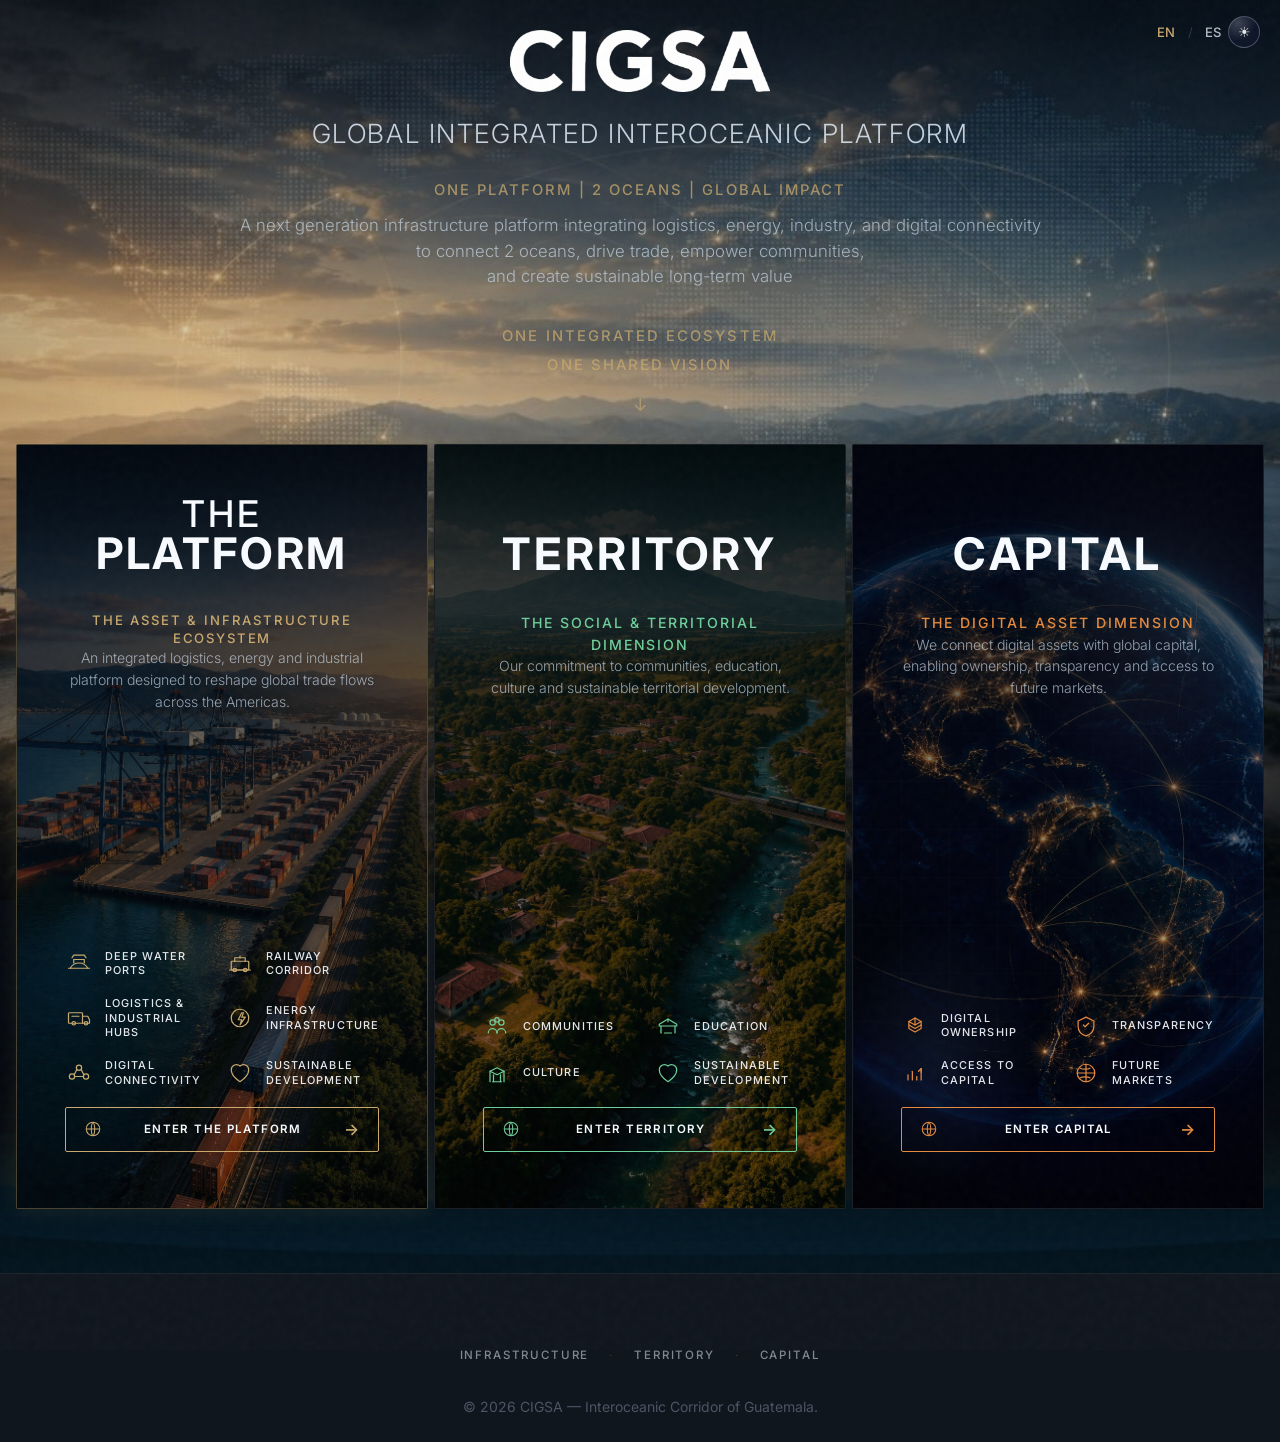
==== commit 7fbd260e: "Fix ecosystem landing background framing and footer stacking. Pins the hero photo to the viewport to" ====
--- a/index.html
+++ b/index.html
@@ -240,26 +240,7 @@
                 </a>
             </div>
             </div>
-            <div class="ecosystem-portals__inner container">
-                <dl class="ecosystem-portals__stats">
-                    <br>
-                    <div class="ecosystem-portals__stat">
-                        <dt class="ecosystem-portals__stat-value">372 km</dt>
-                        <dd class="ecosystem-portals__stat-label">Corridor</dd>
-                    </div>
-                    <div class="ecosystem-portals__stat">
-                        <dt class="ecosystem-portals__stat-value">2</dt>
-                        <dd class="ecosystem-portals__stat-label">Oceans</dd>
-                    </div>
-                    <div class="ecosystem-portals__stat">
-                        <dt class="ecosystem-portals__stat-value">5</dt>
-                        <dd class="ecosystem-portals__stat-label">Logistics Hubs</dd>
-                    </div>
-                    <div class="ecosystem-portals__stat">
-                        <dt class="ecosystem-portals__stat-value">1</dt>
-                        <dd class="ecosystem-portals__stat-label">Integrated Platform</dd>
-                    </div>
-                </dl>
+         
         </section>
     </main>
 
--- a/styles.css
+++ b/styles.css
@@ -2744,6 +2744,8 @@
 }
 
 .footer-ecosystem {
+    position: relative;
+    z-index: 3;
     padding: 24px 0;
     border-top: 1px solid rgba(255, 255, 255, 0.06);
     background: rgba(4, 10, 18, 0.95);
@@ -2770,15 +2772,23 @@
 }
 
 .ecosystem-bg__photo {
-    position: absolute;
-    inset: 0;
+    position: fixed;
+    top: 0;
+    left: 0;
+    width: 100%;
+    height: 100vh;
+    height: 100dvh;
+    overflow: hidden;
+    z-index: 0;
+    pointer-events: none;
 }
 
 .ecosystem-bg__photo img {
+    display: block;
     width: 100%;
     height: 100%;
     object-fit: cover;
-    object-position: center 38%;
+    object-position: center top;
 }
 
 .ecosystem-landing .ecosystem-bg__satellite,
@@ -2793,11 +2803,17 @@
 .ecosystem-landing .ecosystem-bg__night {
     background:
         linear-gradient(180deg,
-            rgba(4, 8, 14, 0.78) 0%,
-            rgba(4, 8, 14, 0.28) 38%,
-            rgba(4, 8, 14, 0.45) 62%,
+            rgba(4, 8, 14, 0.18) 0%,
+            rgba(4, 8, 14, 0.08) 34%,
+            rgba(4, 8, 14, 0.38) 62%,
             rgba(4, 8, 14, 0.82) 100%),
-        radial-gradient(ellipse 90% 60% at 50% 42%, rgba(12, 28, 48, 0.35) 0%, transparent 65%);
+        radial-gradient(ellipse 90% 55% at 50% 28%, rgba(12, 28, 48, 0.15) 0%, transparent 62%);
+}
+
+.ecosystem-landing .ecosystem-bg__vignette {
+    background:
+        radial-gradient(ellipse 90% 65% at 50% 38%, transparent 42%, rgba(2, 6, 12, 0.55) 100%),
+        linear-gradient(180deg, rgba(2, 6, 12, 0.15) 0%, transparent 28%, transparent 68%, rgba(2, 6, 12, 0.82) 100%);
 }
 
 .ecosystem-landing .marine-wave {
